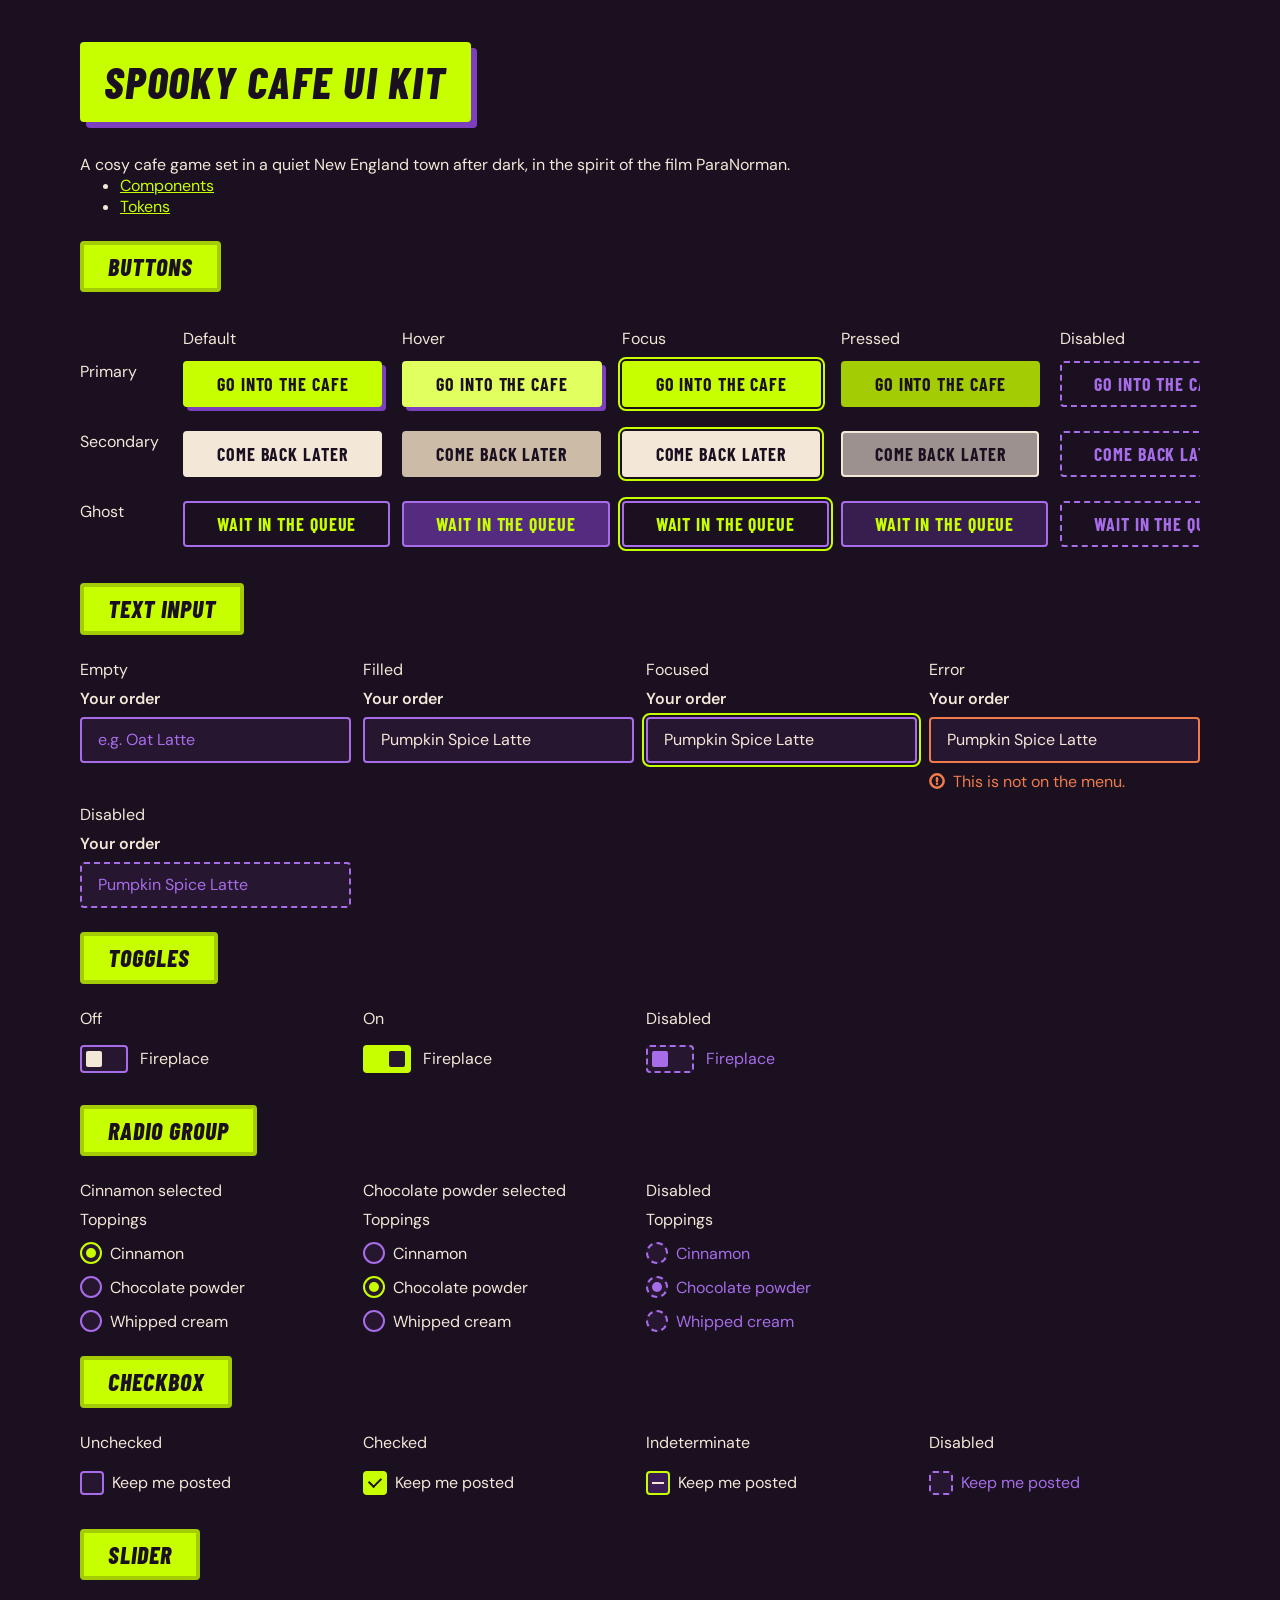
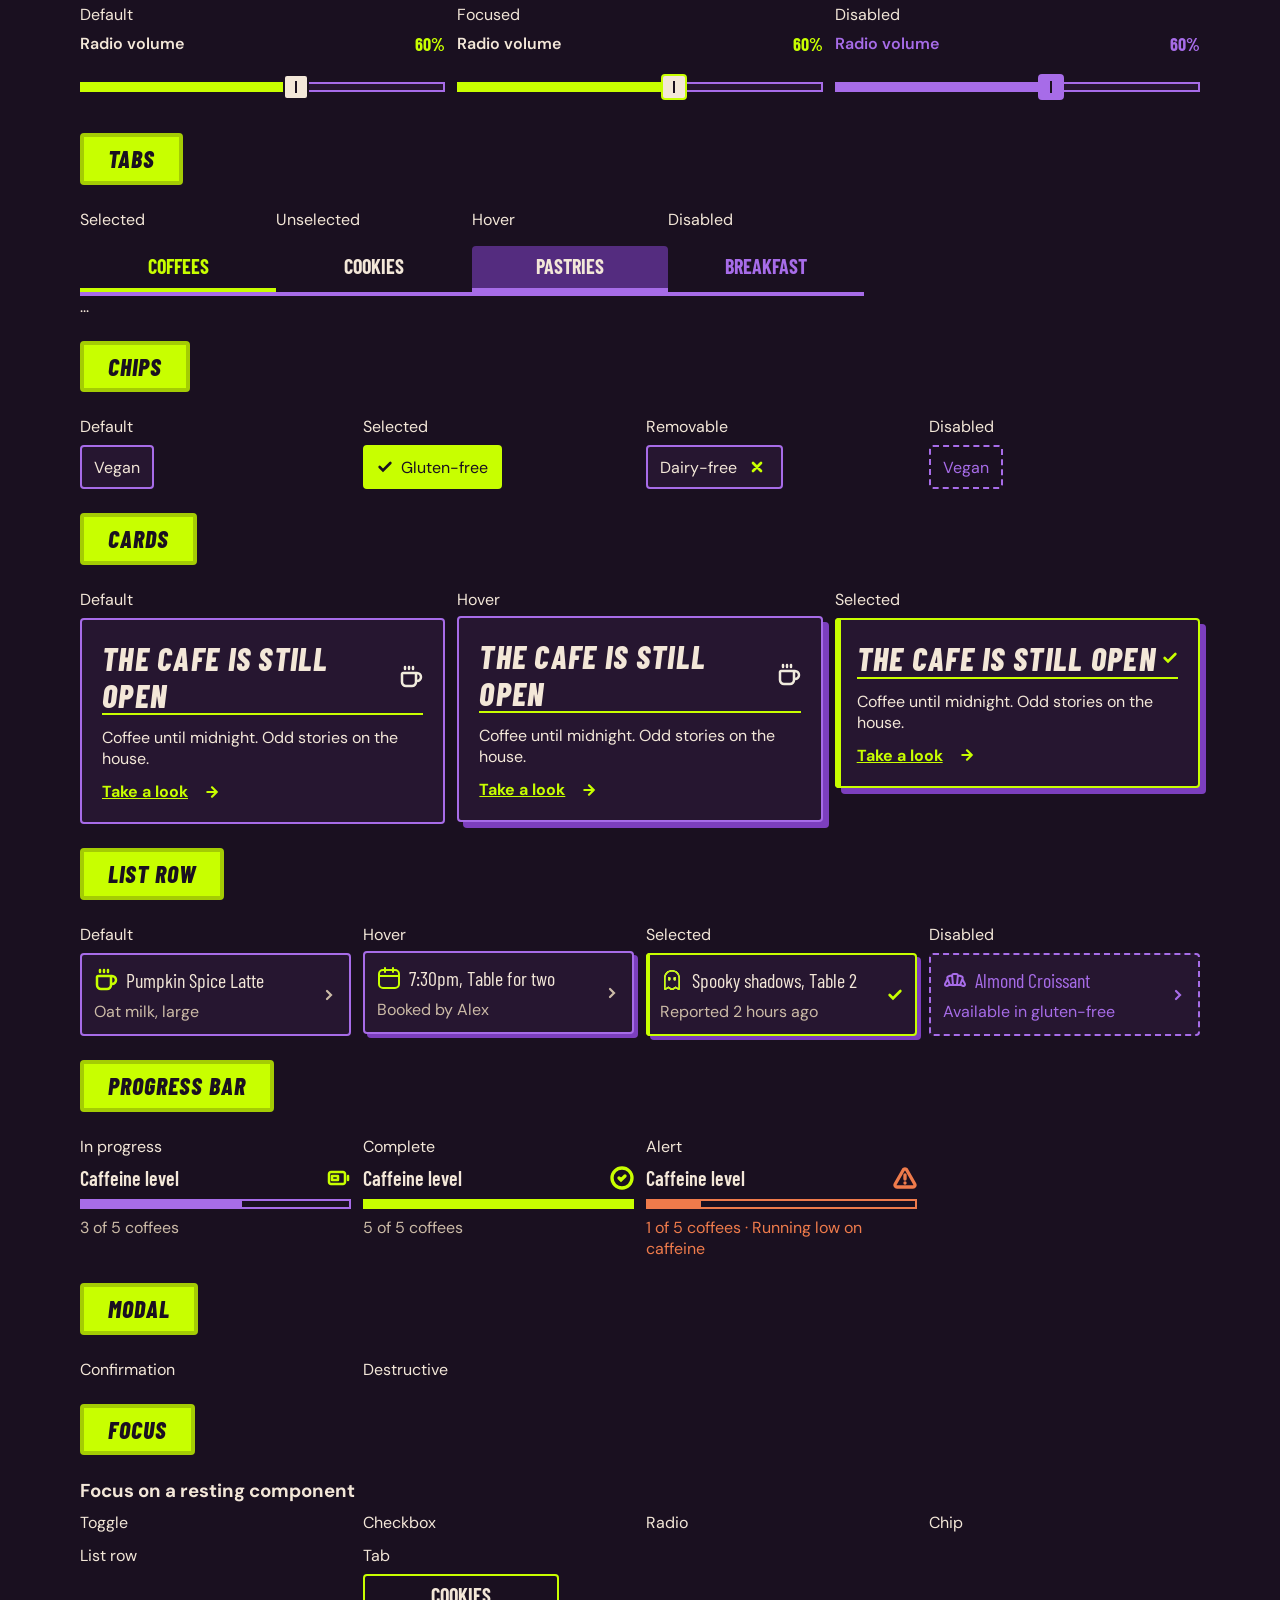
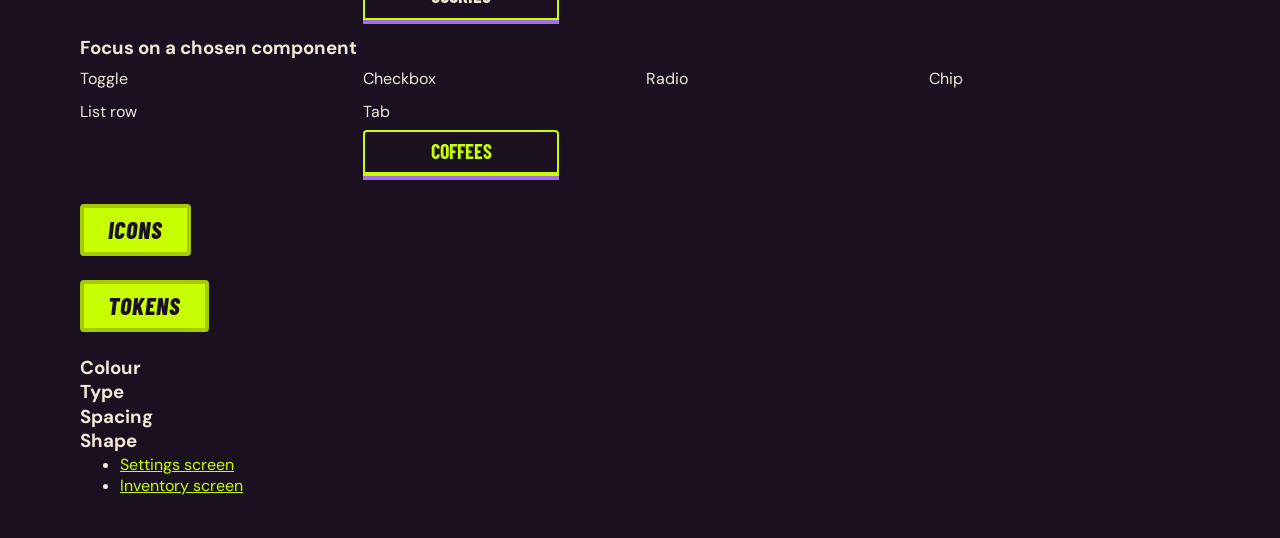
==== index.html @ 5d0aad09 "Progress bar done" ====
<!doctype html>
<html lang="en">
<head>
  <meta charset="utf-8">
  <meta name="viewport" content="width=device-width, initial-scale=1">
  <title>Spooky Cafe UI Kit</title>
  <meta name="description" content="A cosy cafe game set in a quiet New England town after dark, in the spirit of the film ParaNorman.">

  <link rel="preconnect" href="https://fonts.googleapis.com">
  <link rel="preconnect" href="https://fonts.gstatic.com" crossorigin>
  <link rel="stylesheet" href="https://fonts.googleapis.com/css2?family=Barlow+Condensed:ital,wght@0,600;0,700;1,700;1,800&family=DM+Sans:wght@400;600;700&display=swap">

  <link rel="stylesheet" href="css/tokens.css">
  <link rel="stylesheet" href="css/base.css">
  <link rel="stylesheet" href="css/kit.css">
  <link rel="stylesheet" href="css/components/button.css">
  <link rel="stylesheet" href="css/components/input.css">
  <link rel="stylesheet" href="css/components/toggle.css">
  <link rel="stylesheet" href="css/components/radio.css">
  <link rel="stylesheet" href="css/components/checkbox.css">
  <link rel="stylesheet" href="css/components/slider.css">
  <link rel="stylesheet" href="css/components/tabs.css">
  <link rel="stylesheet" href="css/components/chips.css">
  <link rel="stylesheet" href="css/components/card.css">
  <link rel="stylesheet" href="css/components/list-row.css">
  <link rel="stylesheet" href="css/components/progress.css">
  <link rel="stylesheet" href="css/components/modal.css">

  <script src="js/checkbox.js" defer></script>
  <script src="js/slider.js" defer></script>
  <script src="js/tabs.js" defer></script>
  <script src="js/chips.js" defer></script>
  <script src="js/progress.js" defer></script>
  <script src="js/modal.js" defer></script>
</head>
<body>

  <a class="skip-link" href="#main">Skip to content</a>

  <header class="kit-header">
    <h1>Spooky Cafe UI Kit</h1>
    <p>A cosy cafe game set in a quiet New England town after dark, in the spirit of the film ParaNorman.</p>
    <p class="kit-decisions"></p>
    <div class="swatches" aria-hidden="true">
      <span class="swatch" style="background: var(--secondary)"></span>
      <span class="swatch" style="background: var(--accent)"></span>
      <span class="swatch" style="background: var(--primary-deep)"></span>
      <span class="swatch" style="background: var(--alert)"></span>
      <span class="swatch" style="background: var(--ink)"></span>
    </div>
    <nav aria-label="On this page">
      <ul>
        <li><a href="#main">Components</a></li>
        <li><a href="#tokens">Tokens</a></li>
      </ul>
    </nav>
  </header>

  <main id="main">

    <section id="buttons" class="kit-section">
      <h2 class="text-title">Buttons</h2>
      <div class="state-table-wrap" role="region" aria-label="Button states" tabindex="0">
        <table class="state-table">
          <thead>
            <tr>
              <td></td>
              <th scope="col">Default</th>
              <th scope="col">Hover</th>
              <th scope="col">Focus</th>
              <th scope="col">Pressed</th>
              <th scope="col">Disabled</th>
            </tr>
          </thead>
          <tbody>
            <tr>
              <th scope="row">Primary</th>
              <td><button type="button" class="button button-primary">Go into the cafe</button></td>
              <td><button type="button" class="button button-primary is-hover">Go into the cafe</button></td>
              <td><button type="button" class="button button-primary is-focus">Go into the cafe</button></td>
              <td><button type="button" class="button button-primary is-pressed">Go into the cafe</button></td>
              <td><button type="button" class="button button-primary" disabled>Go into the cafe</button></td>
            </tr>
            <tr>
              <th scope="row">Secondary</th>
              <td><button type="button" class="button button-secondary">Come back later</button></td>
              <td><button type="button" class="button button-secondary is-hover">Come back later</button></td>
              <td><button type="button" class="button button-secondary is-focus">Come back later</button></td>
              <td><button type="button" class="button button-secondary is-pressed">Come back later</button></td>
              <td><button type="button" class="button button-secondary" disabled>Come back later</button></td>
            </tr>
            <tr>
              <th scope="row">Ghost</th>
              <td><button type="button" class="button button-ghost">Wait in the queue</button></td>
              <td><button type="button" class="button button-ghost is-hover">Wait in the queue</button></td>
              <td><button type="button" class="button button-ghost is-focus">Wait in the queue</button></td>
              <td><button type="button" class="button button-ghost is-pressed">Wait in the queue</button></td>
              <td><button type="button" class="button button-ghost" disabled>Wait in the queue</button></td>
            </tr>
          </tbody>
        </table>
      </div>
    </section>

    <section id="text-input" class="kit-section">
      <h2 class="text-title">Text input</h2>
      <div class="states">
        <div class="state">
          <p class="state-label">Empty</p>
          <div class="field">
            <label class="field-label" for="input-empty">Your order</label>
            <input class="input" id="input-empty" type="text" placeholder="e.g. Oat Latte">
          </div>
        </div>
        <div class="state">
          <p class="state-label">Filled</p>
          <div class="field">
            <label class="field-label" for="input-filled">Your order</label>
            <input class="input" id="input-filled" type="text" value="Pumpkin Spice Latte">
          </div>
        </div>
        <div class="state">
          <p class="state-label">Focused</p>
          <div class="field">
            <label class="field-label" for="input-focused">Your order</label>
            <input class="input" id="input-focused" type="text" value="Pumpkin Spice Latte">
          </div>
        </div>
        <div class="state">
          <p class="state-label">Error</p>
          <div class="field">
            <label class="field-label" for="input-error">Your order</label>
            <input class="input" id="input-error" type="text" value="Pumpkin Spice Latte" aria-invalid="true" aria-describedby="input-alert-message">
            <p class="alert-message" id="input-alert-message">
                <img src="icons/circle-alert.svg" alt="" width="16" height="16">
              This is not on the menu.</p>
          </div>
        </div>
        <div class="state">
          <p class="state-label">Disabled</p>
          <div class="field">
            <label class="field-label" for="input-disabled">Your order</label>
            <input class="input" id="input-disabled" type="text" value="Pumpkin Spice Latte" disabled>
          </div>
        </div>
      </div>
    </section>

    <section id="toggles" class="kit-section">
      <h2 class="text-title">Toggles</h2>
      <div class="states">
        <div class="state">
          <p class="state-label">Off</p>
          <label class="toggle-field">
            <input class="toggle" type="checkbox" role="switch">
            Fireplace
          </label>
        </div>
        <div class="state">
          <p class="state-label">On</p>
          <label class="toggle-field">
            <input class="toggle" type="checkbox" role="switch" checked>
            Fireplace
          </label>
        </div>
        <div class="state">
          <p class="state-label">Disabled</p>
          <label class="toggle-field">
            <input class="toggle" type="checkbox" role="switch" disabled>
            Fireplace
          </label>
        </div>
      </div>
    </section>

    <section id="radio-group" class="kit-section">
      <h2 class="text-title">Radio group</h2>
      <div class="states">
        <div class="state">
          <p class="state-label">Cinnamon selected</p>
          <fieldset class="radio-group">
            <legend>Toppings</legend>
            <label class="radio-field">
              <input class="radio" type="radio" name="toppings-1" value="cinnamon" checked>
              Cinnamon
            </label>
            <label class="radio-field">
              <input class="radio" type="radio" name="toppings-1" value="chocolate">
              Chocolate powder
            </label>
            <label class="radio-field">
              <input class="radio" type="radio" name="toppings-1" value="cream">
              Whipped cream
            </label>
          </fieldset>
        </div>
        <div class="state">
          <p class="state-label">Chocolate powder selected</p>
          <fieldset class="radio-group">
            <legend>Toppings</legend>
            <label class="radio-field">
              <input class="radio" type="radio" name="toppings-2" value="cinnamon">
              Cinnamon
            </label>
            <label class="radio-field">
              <input class="radio" type="radio" name="toppings-2" value="chocolate" checked>
              Chocolate powder
            </label>
            <label class="radio-field">
              <input class="radio" type="radio" name="toppings-2" value="cream">
              Whipped cream
            </label>
          </fieldset>
        </div>
        <div class="state">
          <p class="state-label">Disabled</p>
          <fieldset class="radio-group" disabled>
            <legend>Toppings</legend>
            <label class="radio-field">
              <input class="radio" type="radio" name="toppings-3" value="cinnamon">
              Cinnamon
            </label>
            <label class="radio-field">
              <input class="radio" type="radio" name="toppings-3" value="chocolate" checked>
              Chocolate powder
            </label>
            <label class="radio-field">
              <input class="radio" type="radio" name="toppings-3" value="cream">
              Whipped cream
            </label>
          </fieldset>
        </div>
      </div>
    </section>

    <section id="checkbox" class="kit-section">
      <h2 class="text-title">Checkbox</h2>
      <div class="states">
        <div class="state">
          <p class="state-label">Unchecked</p>
          <label class="checkbox-field">
            <input class="checkbox" type="checkbox">
            Keep me posted
          </label>
        </div>
        <div class="state">
          <p class="state-label">Checked</p>
          <label class="checkbox-field">
            <input class="checkbox" type="checkbox" checked>
            Keep me posted
          </label>
        </div>
        <div class="state">
          <p class="state-label">Indeterminate</p>
          <label class="checkbox-field">
            <input class="checkbox" id="checkbox-indeterminate" type="checkbox">
            Keep me posted
          </label>
        </div>
        <div class="state">
          <p class="state-label">Disabled</p>
          <label class="checkbox-field">
            <input class="checkbox" type="checkbox" disabled>
            Keep me posted
          </label>
        </div>
      </div>
    </section>

    <section id="slider" class="kit-section">
      <h2 class="text-title">Slider</h2>
      <div class="states">
        <div class="state">
          <p class="state-label">Default</p>
          <div class="field">
            <div class="slider-header">
              <label class="field-label" for="slider-default">Radio volume</label>
              <span class="slider-value" aria-hidden="true">60%</span>
            </div>
            <input class="slider" id="slider-default" type="range" min="0" max="100" value="60" aria-valuetext="60%" style="--value: 60">
          </div>
          </div>
        <div class="state">
          <p class="state-label">Focused</p>
          <div class="field">
            <div class="slider-header">
              <label class="field-label" for="slider-focused">Radio volume</label>
              <span class="slider-value" aria-hidden="true">60%</span>
            </div>
            <input class="slider" id="slider-focused" type="range" min="0" max="100" value="60" aria-valuetext="60%" style="--value: 60">
          </div>
        </div>
        <div class="state">
          <p class="state-label">Disabled</p>
            <div class="field">
              <div class="slider-header">
                <label class="field-label" for="slider-disabled">Radio volume</label>
                <span class="slider-value" aria-hidden="true">60%</span>
              </div>
              <input class="slider" id="slider-disabled" type="range" min="0" max="100" value="60" aria-valuetext="60%" style="--value: 60" disabled>
            </div>
          </div>
        </div>
    </section>

    <section id="tabs" class="kit-section">
      <h2 class="text-title">Tabs</h2>
      <!-- One tablist holds all four states, so the labels sit in their own row above it.
           The wrapper scrolls both rows together on narrow screens -->
      <div class="tab-states-wrap" role="region" aria-label="Tab states" tabindex="0">
        <div class="tab-captions" aria-hidden="true">
          <span>Selected</span>
          <span>Unselected</span>
          <span>Hover</span>
          <span>Disabled</span>
        </div>
        <div class="tabs" role="tablist" aria-label="Menu">
          <button class="tab" type="button" role="tab" aria-selected="true" aria-controls="panel-coffees" id="tab-coffees">Coffees</button>
          <button class="tab" type="button" role="tab" aria-selected="false" tabindex="-1" aria-controls="panel-cookies" id="tab-cookies">Cookies</button>
          <button class="tab is-hover" type="button" role="tab" aria-selected="false" tabindex="-1" aria-controls="panel-pastries" id="tab-pastries">Pastries</button>
          <button class="tab" type="button" role="tab" aria-selected="false" tabindex="-1" aria-controls="panel-breakfast" id="tab-breakfast" disabled>Breakfast</button>
        </div>
      </div>

      <div class="tab-panel" role="tabpanel" id="panel-coffees" aria-labelledby="tab-coffees" tabindex="0">...</div>
      <div class="tab-panel" role="tabpanel" id="panel-cookies" aria-labelledby="tab-cookies" tabindex="0" hidden>...</div>
      <div class="tab-panel" role="tabpanel" id="panel-pastries" aria-labelledby="tab-pastries" tabindex="0" hidden>...</div>
      <div class="tab-panel" role="tabpanel" id="panel-breakfast" aria-labelledby="tab-breakfast" tabindex="0" hidden>...</div>
    </section>

    <section id="chips" class="kit-section">
      <h2 class="text-title">Chips</h2>
      <div class="states">
        <div class="state">
          <p class="state-label">Default</p>
          <button class="chip" type="button" aria-pressed="false">
            <img  class="chip-check" src="icons/check.svg" alt="" width="16" height="16">
            Vegan</button>
        </div>
        <div class="state">
          <p class="state-label">Selected</p>
          <button class="chip" type="button" aria-pressed="true">
            <img class="chip-check" src="icons/check.svg" alt="" width="16" height="16">
            Gluten-free</button>
        </div>
        <div class="state">
          <p class="state-label">Removable</p>
          <span class="chip">
            Dairy-free
            <button class="chip-remove" type="button" aria-label="Remove Dairy-free">
              <img src="icons/x.svg" alt="" width="16" height="16">
            </button>
          </span>
        </div>
        <div class="state">
          <p class="state-label">Disabled</p>
          <button class="chip" type="button" aria-pressed="false" disabled>Vegan</button>
        </div>
      </div>
    </section>

    <section id="cards" class="kit-section">
      <h2 class="text-title">Cards</h2>
      <div class="states">
        <div class="state">
          <p class="state-label">Default</p>
          <div class="card">
            <div class="card-header">
              <h3 class="card-title text-title">The cafe is still open</h3>
              <img class="card-icon" src="icons/coffee.svg" alt="" width="24" height="24">
              <img class="card-check" src="icons/check-lime.svg" alt="" width="16" height="16">
            </div>
            <p class="card-text">Coffee until midnight. Odd stories on the house.</p>
            <a class="card-cta" href="#cards">
              Take a look<span class="visually-hidden">: the cafe is still open</span>
              <img src="icons/arrow-right.svg" alt="" width="16" height="16">
            </a>
          </div>
        </div>
        <div class="state">
          <p class="state-label">Hover</p>
          <div class="card is-hover">
            <div class="card-header">
              <h3 class="card-title text-title">The cafe is still open</h3>
              <img class="card-icon" src="icons/coffee.svg" alt="" width="24" height="24">
              <img class="card-check" src="icons/check-lime.svg" alt="" width="16" height="16">
            </div>
            <p class="card-text">Coffee until midnight. Odd stories on the house.</p>
            <a class="card-cta" href="#cards">
              Take a look<span class="visually-hidden">: the cafe is still open</span>
              <img src="icons/arrow-right.svg" alt="" width="16" height="16">
            </a>
          </div>
        </div>
        <div class="state">
          <p class="state-label">Selected</p>
          <div class="card is-selected">
            <div class="card-header">
              <h3 class="card-title text-title">The cafe is still open</h3>
              <img class="card-icon" src="icons/coffee.svg" alt="" width="24" height="24">
              <img class="card-check" src="icons/check-lime.svg" alt="" width="16" height="16">
            </div>
            <p class="card-text">Coffee until midnight. Odd stories on the house.</p>
            <a class="card-cta" href="#cards">
              Take a look<span class="visually-hidden">: the cafe is still open</span>
              <img src="icons/arrow-right.svg" alt="" width="16" height="16">
            </a>
          </div>
        </div>
      </div>
    </section>

    <section id="list-row" class="kit-section">
      <h2 class="text-title">List row</h2>
      <div class="states">
        <div class="state">
          <p class="state-label">Default</p>
          <button class="list-row" type="button" aria-pressed="false">
            <span class="list-row-content">
              <span class="list-row-header">
                <img class="list-row-icon" src="icons/coffee-lime.svg" alt="" width="24" height="24">
                <span class="list-row-title">Pumpkin Spice Latte</span>
              </span>
              <span class="list-row-text">Oat milk, large</span>
            </span>
            <img class="list-row-check" src="icons/check-lime.svg" alt="" width="16" height="16">
            <img class="list-row-chevron" src="icons/chevron-right.svg" alt="" width="16" height="16">
          </button>
        </div>
        <div class="state">
          <p class="state-label">Hover</p>
          <button class="list-row is-hover" type="button" aria-pressed="false">
            <span class="list-row-content">
              <span class="list-row-header">
                <img class="list-row-icon" src="icons/calendar.svg" alt="" width="24" height="24">
                <span class="list-row-title">7:30pm, Table for two</span>
              </span>
              <span class="list-row-text">Booked by Alex</span>
            </span>
            <img class="list-row-check" src="icons/check-lime.svg" alt="" width="16" height="16">
            <img class="list-row-chevron" src="icons/chevron-right.svg" alt="" width="16" height="16">
          </button>
        </div>
        <div class="state">
          <p class="state-label">Selected</p>
          <button class="list-row" type="button" aria-pressed="true">
            <span class="list-row-content">
              <span class="list-row-header">
                <img class="list-row-icon" src="icons/ghost.svg" alt="" width="24" height="24">
                <span class="list-row-title">Spooky shadows, Table 2</span>
              </span>
              <span class="list-row-text">Reported 2 hours ago</span>
            </span>
            <img class="list-row-check" src="icons/check-lime.svg" alt="" width="16" height="16">
            <img class="list-row-chevron" src="icons/chevron-right.svg" alt="" width="16" height="16">
          </button>
        </div>
        <div class="state">
          <p class="state-label">Disabled</p>
          <button class="list-row" type="button" aria-pressed="false" disabled>
            <span class="list-row-content">
              <span class="list-row-header">
                <img class="list-row-icon" src="icons/pastry.svg" alt="" width="24" height="24">
                <span class="list-row-title">Almond Croissant</span>
              </span>
              <span class="list-row-text">Available in gluten-free</span>
            </span>
            <img class="list-row-check" src="icons/check-lime.svg" alt="" width="16" height="16">
            <img class="list-row-chevron" src="icons/chevron-right-purple.svg" alt="" width="16" height="16">
          </button>
        </div>
      </div>
    </section>

    <section id="progress-bar" class="kit-section">
      <h2 class="text-title">Progress bar</h2>
      <div class="states">
        <div class="state">
          <p class="state-label">In progress</p>
          <div class="field">
            <div class="progress-bar-header">
              <label class="field-label" for="progress-bar-in-progress">Caffeine level</label>
              <img class="progress-bar-icon" src="icons/battery.svg" alt="" width="24" height="24">
            </div>
            <progress class="progress-bar" id="progress-bar-in-progress" value="3" max="5" aria-valuetext="3 of 5 coffees">3 of 5 coffees</progress>
            <span class="progress-bar-value" aria-hidden="true">3 of 5 coffees</span>
          </div>
        </div>
        <div class="state">
          <p class="state-label">Complete</p>
          <div class="field">
            <div class="progress-bar-header">
              <label class="field-label" for="progress-bar-complete">Caffeine level</label>
              <img class="progress-bar-icon" src="icons/circle-check.svg" alt="" width="24" height="24">
            </div>
            <progress class="progress-bar is-complete" id="progress-bar-complete" value="5" max="5" aria-valuetext="5 of 5 coffees">5 of 5 coffees</progress>
            <span class="progress-bar-value" aria-hidden="true">5 of 5 coffees</span>
          </div>        
        </div>
        <div class="state">
          <p class="state-label">Alert</p>
          <div class="field">
            <div class="progress-bar-header">
              <label class="field-label" for="progress-bar-alert">Caffeine level</label>
              <img class="progress-bar-icon" src="icons/triangle-alert.svg" alt="" width="24" height="24">
            </div>
            <progress class="progress-bar is-alert" id="progress-bar-alert" value="1" max="5" aria-valuetext="1 of 5 coffees. Running low on caffeine">1 of 5 coffees</progress>
            <span class="progress-bar-value" aria-hidden="true">1 of 5 coffees · Running low on caffeine</span>
          </div>
        </div>
      </div>
    </section>

    <section id="modal" class="kit-section">
      <h2 class="text-title">Modal</h2>
      <div class="states">
        <div class="state"><p class="state-label">Confirmation</p></div>
        <div class="state"><p class="state-label">Destructive</p></div>
      </div>
    </section>

    <section id="focus" class="kit-section">
      <h2 class="text-title">Focus</h2>
      <div class="variant">
        <h3>Focus on a resting component</h3>
        <div class="states">
          <div class="state"><p class="state-label">Toggle</p></div>
          <div class="state"><p class="state-label">Checkbox</p></div>
          <div class="state"><p class="state-label">Radio</p></div>
          <div class="state"><p class="state-label">Chip</p></div>
          <div class="state"><p class="state-label">List row</p></div>
          <div class="state">
            <p class="state-label">Tab</p>
            <!-- A tab has to sit inside a tablist, so each example gets its own -->
            <div class="tabs" role="tablist" aria-label="Menu">
              <button class="tab is-focus" type="button" role="tab" aria-selected="false">Cookies</button>
            </div>
          </div>
        </div>
      </div>
      <div class="variant">
        <h3>Focus on a chosen component</h3>
        <div class="states">
          <div class="state"><p class="state-label">Toggle</p></div>
          <div class="state"><p class="state-label">Checkbox</p></div>
          <div class="state"><p class="state-label">Radio</p></div>
          <div class="state"><p class="state-label">Chip</p></div>
          <div class="state"><p class="state-label">List row</p></div>
          <div class="state">
            <p class="state-label">Tab</p>
            <div class="tabs" role="tablist" aria-label="Menu">
              <button class="tab is-focus" type="button" role="tab" aria-selected="true">Coffees</button>
            </div>
          </div>
        </div>
      </div>
    </section>

    <section id="icons" class="kit-section">
      <h2 class="text-title">Icons</h2>
      <ul class="icon-list"></ul>
    </section>

    <section id="tokens" class="kit-section">
      <h2 class="text-title">Tokens</h2>
      <h3>Colour</h3>
      <h3>Type</h3>
      <h3>Spacing</h3>
      <h3>Shape</h3>
    </section>

  </main>

  <footer class="kit-footer">
    <nav aria-label="Game screens">
      <ul>
        <li><a href="screens/settings.html">Settings screen</a></li>
        <li><a href="screens/inventory.html">Inventory screen</a></li>
      </ul>
    </nav>
  </footer>
</body>
</html>
---- css/tokens.css ----
/* Tokens for the Spooky Cafe UI kit.
   Aubergine and lime, in the spirit of a small New England town after dark.
   Names match the Figma variables. Every pairing below was measured against WCAG AA:
   4.5 to 1 for text, 3 to 1 for control edges and focus rings.
   The ratio sits next to each pairing. Follow the "use only on" notes, they keep the kit accessible. */

:root {
  /* Neutrals */
  --ink: #1a1020;                   /* Figma: Background, text. Page background. Text on lime. Secondary on it 15.13 */
  --surface: #261630;               /* Figma: text-bg. Cards, inputs, rows, modals. Secondary 13.90, lime 14.32 */
  --surface-chosen: #3a1d55;        /* NEW. Fill for chosen and hovered items. Use Secondary or Accent for text on it. Secondary 11.59, lime 11.94, alert 5.11 */
  --secondary: #f3e7d8;             /* Light colour. Main text on dark, secondary button fill. 15.13 on ink */
  --secondary-hover: #ccbba7;       /* Secondary button hover. Ink text on it 9.86 */
  --secondary-pressed: #9c918f;     /* NEW. Secondary button pressed, about 60% of secondary hover as a solid colour. Ink text 6.0 */

  /* Primary: aubergine purple */
  --primary: #a76ce8;               /* Edges, disabled states, placeholder text. 5.23 on ink, 4.80 on surface, 4.00 on surface chosen */
  --primary-deep: #7c3fbe;          /* The hard shadow colour. Secondary text 5.20, lime 5.36. NEVER an edge on dark (2.91 on ink) */
  --border: var(--primary);         /* Figma: Border, aliased to Primary */

  /* Accent: lime */
  --accent: #c8ff00;                /* Active, chosen, focus. 15.59 on ink, 14.32 on surface. Never as text or edge on a light surface */
  --accent-hover: #e2ff60;          /* Primary button hover. Ink text 16.4 */
  --accent-pressed: #a4cc04;        /* NEW. Primary button pressed. Ink text 9.85 */
  --on-accent: var(--ink);          /* Text on a lime fill is always ink */
  --focus-ring: var(--accent);

  /* Text */
  --text: var(--secondary);         /* 15.13 on ink, 13.90 on surface, 11.59 on surface chosen */
  --text-muted: var(--secondary-hover);  /* Alias. Secondary lines, captions, card body. 9.0 on surface, 9.9 on ink, 7.6 on surface chosen */

  /* Alert: burnt sienna */
  --alert: #ef7b4b;                 /* Error text and edges 6.68 on ink, 6.13 on surface. Fill for destructive buttons, ink text 6.68 */
  --alert-on-fill: var(--ink);

  /* Ghost button fills. Lime text on them */
  --ghost-hover: #542c7f;           /* lime text 8.7. Hover is the brighter step */
  --ghost-pressed: #371e4f;         /* lime text 12.2. Pressed is the darker step */

  /* Type */
  --font-heading: "Barlow Condensed", "Arial Narrow", sans-serif;
  --font-body: "DM Sans", system-ui, sans-serif;
  --text-button: 1.125rem;          /* 18px bold uppercase, tracking 0.05em. Buttons and the slider value. Tab labels are 20px */
  --text-title: 2rem;             /* 32px extrabold italic uppercase. Card and modal*/
  --text-subtitle: 1rem;            /* 16px semibold DM Sans. Subtitles in list row and progress bar */
  --text-body: 1rem;                /* 16px regular. Body text */
  --leading-body: 1.3125;           /* Figma Auto for DM Sans 16, measured as 21 px per line. Body and subtitle */
  --leading-heading: 1.45;          /* 145%. Barlow Condensed in titles and buttons */
  --leading-title: 1.15;            /*115%. Cards and modal titles*/
  --weight-body: 400;
  --weight-strong: 600;
  --weight-heading: 700;
  --weight-title: 800;
  --tracking-heading: 0.04em;       /* headings, uppercase */
  --tracking-button: 0.05em;        /* buttons and tabs, uppercase */

  /* Spacing */
  --space-8: 8px;
  --space-12: 12px;
  --space-16: 16px;
  --space-24: 24px;
  --space-32: 32px;                 /* button side padding */

  /* Shape */
  --radius: 4px;
  --border-width: 2px;
  --shadow-sm: 4px 4px 0 var(--primary-deep);   /* primary button, hovered list row. Decorative, no blur */
  --shadow-lg: 6px 6px 0 var(--primary-deep);   /* card. Hover lifts 2 px, add 2 px to the vertical offset */
  --bar-sm: 4px;                           /* selected list row, left edge thickness */
  --bar-lg: 6px;                           /* selected card, left edge thickness */
  --focus-width: 2px;
  --focus-offset: 2px;
  --control-height: 46px;           /* buttons, fixed height in every variant. 2 px border always present */
  --touch-target: 44px;             /* minimum hit area for any control */

  /* Scrim behind a modal */
  --scrim: rgb(26 16 32 / 0.7);

  /* Motion */
  --motion-fast: 120ms;
  --ease: cubic-bezier(0.2, 0.8, 0.2, 1);

  /* Icons */
  --icon-size: 24px;
  --icon-stroke: 2px;

  /* Tabs*/
--tab-width: 196px;
}

/* Layout grid */
:root {
  --grid-columns: 12;
  --grid-gutter: var(--space-24);
  --grid-column-width: 80px;        /* desktop 1440, content width 1224, centred */
  --margin-tablet: var(--space-32); /* 768, 8 columns */
  --margin-phone: var(--space-16);  /* 390, single column */
}
---- css/base.css ----
:root {
  color-scheme: dark;
}

*,
*::before,
*::after {
  box-sizing: border-box;
}

h1, h2, h3, h4, p, ul, ol, figure {
  margin: 0;
}

img,
svg {
  display: block;
  max-width: 100%;
}

/* Form controls do not inherit the page font on their own */
button,
input,
textarea,
select {
  font: inherit;
  color: inherit;
}

body {
  background: var(--ink);
  color: var(--text);
  font-family: var(--font-body);
  font-size: var(--text-body);
  line-height: var(--leading-body);
  margin: 0;
}

/* h3 is left out on purpose. In Figma the h3 labels, like Primary, are DM Sans */
h1,
h2 {
  font-family: var(--font-heading);
  font-weight: var(--weight-heading);
  letter-spacing: var(--tracking-heading);
  text-transform: uppercase;
}

a {
  color: var(--accent);
}

/* Text styles, one per Figma text style */
.text-body {
  font-family: var(--font-body);
  font-size: var(--text-body);
  font-weight: var(--weight-body);
  line-height: var(--leading-body);
}

.text-subtitle {
  font-family: var(--font-body);
  font-size: var(--text-subtitle);
  font-weight: var(--weight-strong);
  line-height: var(--leading-body);
}

.text-title {
  font-family: var(--font-heading);
  font-size: var(--text-title);
  font-weight: var(--weight-title);
  font-style: italic;
  line-height: var(--leading-title);
  letter-spacing: var(--tracking-heading);
  text-transform: uppercase;
}

:focus-visible {
  outline: var(--focus-width) solid var(--focus-ring);
  outline-offset: var(--focus-offset);
  box-shadow: none !important;
  transform: none !important;
}

/* Inline SVG only. The icon files need stroke="currentColor" so they take the text colour */
.icon {
  width: var(--icon-size);
  height: var(--icon-size);
  flex-shrink: 0;
  stroke-width: var(--icon-stroke);
}

/* Hidden on screen, still read by screen readers */
.visually-hidden,
.skip-link:not(:focus) {
  position: absolute;
  width: 1px;
  height: 1px;
  margin: -1px;
  padding: 0;
  overflow: hidden;
  clip-path: inset(50%);
  white-space: nowrap;
  border: 0;
}

.skip-link {
  position: absolute;
  top: var(--space-8);
  left: var(--space-8);
  z-index: 1;
  padding: var(--space-8) var(--space-16);
  background: var(--accent);
  color: var(--on-accent);
  border-radius: var(--radius);
}

@media (prefers-reduced-motion: reduce) {
  * { transition: none !important; animation: none !important; transform: none !important; }
}
---- css/kit.css ----
/* Layout for the kit page only. The game screens do not load this file */

body {
  margin: 42px 80px;
}

h1 {
   font-family: var(--font-heading);
  font-size: 44px;
  font-weight: var(--weight-title);
  font-style: italic;
  line-height: var(--leading-heading);
  letter-spacing: var(--tracking-heading);
  text-transform: uppercase;
  width: fit-content;
  padding: var(--space-8) var(--space-24);
  background: var(--accent);
  color: var(--on-accent);
  border-radius: var(--radius);
  box-shadow: var(--shadow-lg);
  margin: var(--space-32) 0;
}

/* Section headings: a lime tag that hugs the text */
.kit-section > h2 {
  width: fit-content;
  padding: var(--space-8) var(--space-24);
  background: var(--accent);
  color: var(--on-accent);
  border: 4px solid var(--accent-pressed);
  border-radius: var(--radius);
  margin: var(--space-24) 0;
  font-size: 1.5rem;
}

/* Space between the primary, secondary and ghost rows */
.variant + .variant {
  margin-top: var(--space-12);
}

.variant > h3 {
  margin-bottom: var(--space-8);
}

/* Every cell gets the same width, so the states line up in columns across rows.
   14rem fits the widest button. Narrow screens get fewer columns */
.states {
  display: grid;
  grid-template-columns: repeat(auto-fill, minmax(min(14rem, 100%), 1fr));
  gap: var(--space-12);
}

.state {
  display: flex;
  flex-direction: column;
  align-items: flex-start;
  gap: var(--space-8);
}

/* States table: variants down the left, states along the top.
   When it is wider than the screen, it scrolls inside the wrapper instead of the whole page */
.state-table-wrap {
  overflow-x: auto;
}

.state-table {
  border-collapse: collapse;
}

/* nowrap keeps a long label on one line inside the fixed button height */
.state-table th,
.state-table td {
  padding: var(--space-12) var(--space-12) var(--space-12) 0;
  font-weight: var(--weight-body);
  text-align: left;
  vertical-align: top;
  white-space: nowrap;
}

/* State names sit close to the first row */
.state-table thead th {
  padding-bottom: 0;
}

/* Room between the variant names and the first column */
.state-table tbody th {
  padding-right: var(--space-24);
}

/* slider states*/
#slider .states {
  grid-template-columns: repeat(auto-fit, minmax(min(14rem, 100%), 1fr));
}

/* card states*/
#cards .states {
  grid-template-columns: repeat(auto-fill, minmax(min(360px, 100%), 1fr));
}

/*list row states*/
#list-row .states {
  grid-template-columns: repeat(auto-fill, minmax(min(270px, 100%), 1fr));
}

/* tabs*/
/* Captions and tabs scroll together on narrow screens, like the states table */
.tab-states-wrap {
  overflow-x: auto;
}

/* Full width, so the wrapper scrolls instead of the tablist */
.tab-states-wrap .tabs {
  width: max-content;
}

.tab-captions {
  display: flex;
  margin-bottom: var(--space-16);
}

/* flex-shrink keeps each caption as wide as its tab */
.tab-captions span {
  width: var(--tab-width);
  flex-shrink: 0;
}
---- css/components/button.css ----
/* Shared by every variant: size, shape and motion. */
.button {
  font-family: var(--font-heading);
  font-size: var(--text-button);
  font-weight: var(--weight-heading);
  line-height: var(--leading-heading);
  letter-spacing: var(--tracking-button);
  text-transform: uppercase;
  display: inline-flex;
  align-items: center;
  justify-content: center;
  gap: var(--space-8);
  height: var(--control-height);
  padding: 0 var(--space-32);
  border: var(--border-width) solid transparent;
  border-radius: var(--radius);
  cursor: pointer;
  transition: background-color var(--motion-fast) var(--ease), border-color var(--motion-fast) var(--ease);
}

/* Kit page only: shows the focus ring without real focus. Matches :focus-visible in base.css */
.button.is-focus {
  outline: var(--focus-width) solid var(--focus-ring);
  outline-offset: var(--focus-offset);
  box-shadow: none;
}

/* Primary. The border matches the fill, so it only shows in high contrast mode */
.button-primary {
  background: var(--accent);
  border-color: var(--accent);
  color: var(--on-accent);
  box-shadow: var(--shadow-sm);
}

.button-primary:hover,
.button-primary.is-hover {
  background: var(--accent-hover);
  border-color: var(--accent-hover);
}

/* After hover, so pressed wins while the pointer is still on the button */
.button-primary:active,
.button-primary.is-pressed {
  background: var(--accent-pressed);
  border-color: var(--accent-pressed);
}

/* Pressed button looses the shadow */
.button-primary.is-pressed {
  box-shadow: none;
}

/* Secondary button*/
.button-secondary {
  background: var(--secondary);
  border-color: var(--secondary);
  color: var(--on-accent);
}

.button-secondary:hover,
.button-secondary.is-hover {
  background: var(--secondary-hover);
  border-color: var(--secondary-hover);
}

.button-secondary:active,
.button-secondary.is-pressed {
  background: var(--secondary-pressed);
  border-color: var(--secondary);
}

/* Ghost button*/
.button-ghost {
  background: var(--ink);
  border-color: var(--border);
  color: var(--accent);
}

.button-ghost:hover,
.button-ghost.is-hover {
  background: var(--ghost-hover);
  border-color: var(--border);
}

.button-ghost:active,
.button-ghost.is-pressed {
  background: var(--ghost-pressed);
  border-color: var(--border);
}

/* Last, so it beats hover. Disabled buttons still match :hover */
.button-primary:disabled,
.button-secondary:disabled,
.button-ghost:disabled {
  background: transparent;
  border-color: var(--primary);
  border-style: dashed;
  color: var(--primary);
  box-shadow: none;
  cursor: not-allowed;
}
---- css/components/input.css ----
/* Label above, input below. Fills its container, so the page or screen decides the width */
.field {
  display: flex;
  flex-direction: column;
  gap: var(--space-8);
  width: 100%;
}

.field-label {
  font-weight: var(--weight-strong);
}

/* The default look is the empty state, same height as the buttons*/
.input {
  width: 100%;
  height: var(--control-height);
  padding: 0 var(--space-16);
  background: var(--surface);
  border: var(--border-width) solid var(--border);
  border-radius: var(--radius);
  color: var(--text);
  transition: border-color var(--motion-fast) var(--ease);
  caret-color: var(--accent);
}

/* Placeholder text */
.input::placeholder {
  color: var(--primary);
  opacity: 1;
}

/* Focused state */
#input-focused {
  outline: var(--focus-width) solid var(--focus-ring);
  outline-offset: var(--focus-offset);
}

/* Error state*/
#input-error {
  border-color: var(--alert);
}

.alert-message {
  color: var(--alert);
  display: flex;
  align-items: center;
  justify-content: flex-start;
  gap: var(--space-8);
}

/* Disabled */
#input-disabled {
  border-style: dashed;
  color: var(--primary);
  cursor: not-allowed;
}
---- css/components/toggle.css ----
/* Label and switch in a row */
.toggle-field {
  display: inline-flex;
  align-items: center;
  gap: var(--space-12);
  min-height: var(--touch-target);
  cursor: pointer;
}

/* Toggle style*/
.toggle {
  appearance: none;
  position: relative;
  flex-shrink: 0;
  width: 48px;
  height: 28px;
  margin: 0;
  background: var(--surface);
  border: var(--border-width) solid var(--border);
  border-radius: var(--radius);
  cursor: pointer;
  transition: background-color var(--motion-fast) var(--ease), border-color var(--motion-fast) var(--ease);
}

/* Checked - On*/
.toggle:checked {
  background: var(--accent);
  border-color: var(--accent);
}

/* Disabled*/
.toggle:disabled {
  border-style: dashed;
  cursor: not-allowed;
}

/* Thumb style*/
.toggle::before {
  content: "";
  position: absolute;
  top: 4px;
  left: 4px;
  width: 16px;
  height: 16px;
  background: var(--secondary);
  border-radius: 2px;
  transition: left var(--motion-fast) var(--ease);
}

.toggle:checked::before {
  background: var(--surface);
  left: 24px;
}

.toggle:disabled::before {
background: var(--primary);
}

/* Disabled text*/
.toggle-field:has(.toggle:disabled) {
  color: var(--primary);
  cursor: not-allowed;
}

/* High contrast mode replaces fills with the system background, which would hide the thumb */
@media (forced-colors: active) {
  .toggle::before,
  .toggle:checked::before {
    forced-color-adjust: none;
    background: CanvasText;
  }

  .toggle:disabled::before {
    background: GrayText;
  }
}
---- css/components/radio.css ----
/* Reset fieldset and radio buttons*/
.radio {
    appearance: none;
}

.radio-group {
    margin: 0;
    padding: 0;
    border: 0;
    min-width: 0;
}

.radio-group legend {
    padding: 0;
}

/* Fieldset and radio styling*/
.radio-group {
    display: flex;
    flex-direction: column;
    gap: var(--space-12);
}

.radio-group legend {
    margin-bottom: var(--space-12);
}
.radio {
    position: relative;
    flex-shrink: 0;
    height: 22px;
    width: 22px;
    margin: 0;
    background: var(--surface);
    border-radius: 11px;
    border: var(--border-width) solid var(--border);
    cursor: pointer;
}

.radio-field {
    display: flex;
    align-items: center;
    gap: var(--space-8);
}

/* Checked*/
.radio:checked:before {
    content: "";
    position: absolute;
    top: 4px;
    left: 4px;
    width: 10px;
    height: 10px;
    background: var(--accent);
    border-radius: 5px;
}

.radio:checked {
    border-color: var(--accent);
}

/* Disabled*/
.radio:disabled {
    border-color: var(--primary);
    border-style: dashed;
    cursor: not-allowed;
}

.radio:disabled:checked::before {
    background: var(--primary);
}

.radio-field:has(.radio:disabled) {
    color: var(--primary);
    cursor: not-allowed;
}

/* High contrast mode*/
@media (forced-colors: active) {
    .radio:checked:before {
        forced-color-adjust: none;
        background: CanvasText;
    }

    .radio:disabled:checked::before {
        background: GrayText;
    }
}
---- css/components/checkbox.css ----
/* Reset and style checkbox */
.checkbox {
    appearance: none;
    margin: 0;
    flex-shrink: 0;
    cursor: pointer;
    height: 24px;
    width: 24px;
    border: var(--border-width) solid var(--border);
    border-radius: var(--radius);
    background: var(--surface);
    position: relative;
}

.checkbox-field {
    display: inline-flex;
    min-height: var(--touch-target);
    cursor: pointer;
    align-items: center;
    gap: var(--space-8);
}

/* Checked state */
.checkbox:checked {
    border-color: var(--accent);
    background: var(--accent);
}

/* Tick*/
.checkbox:checked::before {
    content: "";
    position: absolute;
    top: 2px;
    left: 6px;
    width: 8px;
    height: 12px;
    border: solid var(--on-accent);
    border-width: 0 var(--border-width) var(--border-width) 0;
    transform: rotate(45deg);
}

/* Indeterminate */
.checkbox:indeterminate {
    border-color: var(--accent);
    background: var(--surface-chosen);
}

.checkbox:indeterminate::before {
    content: "";
    position: absolute;
    top: 9px;
    left: 4px;
    width: 12px;
    height: var(--border-width);
    border: 0;
    background: var(--secondary);
    transform: none;
}

/* Disabled */
.checkbox:disabled {
    border-color: var(--primary);
    border-style: dashed;
    cursor: not-allowed;
}

.checkbox:disabled:checked,
.checkbox:disabled:indeterminate {
    background: var(--surface);
}

.checkbox:disabled:checked::before {
    border-color: var(--primary);
}

.checkbox:disabled:indeterminate::before {
    background: var(--primary);
}

.checkbox-field:has(.checkbox:disabled) {
    color: var(--primary);
    cursor: not-allowed;
}

/* High contrast mode*/
@media (forced-colors: active) {
    .checkbox:checked::before {
        forced-color-adjust: none;
        border-color: CanvasText;
    }

    .checkbox:indeterminate::before {
        forced-color-adjust: none;
        background: CanvasText;
    }

    .checkbox:disabled:checked::before {
        border-color: GrayText;
    }

    .checkbox:disabled:indeterminate::before {
        background: GrayText;
    }
}
---- css/components/slider.css ----
/* Reset default slider and thumb*/
.slider {
    appearance: none;
    width: 100%;
    height: var(--touch-target);
    margin: 0;
    background: transparent;
    cursor: pointer;
}

.slider::-webkit-slider-thumb {
    appearance: none;
}

/* Slider values*/
.slider {
    --track-height: 10px;
    --thumb-width: 26px;
    --thumb-height: 26px;
    --fill: var(--accent);
    --thumb: var(--secondary);
    --thumb-edge: var(--ink);
}

/* Runnable track styling*/
.slider::-webkit-slider-runnable-track {
    box-sizing: border-box;
    height: var(--track-height);
    background:
        linear-gradient(to right, var(--fill) calc(var(--value) * 1%), transparent 0) border-box,
        linear-gradient(var(--surface), var(--surface)) padding-box,
        var(--border);
    border: var(--border-width) solid transparent;
}

/* Same, but for Mozilla*/
.slider::-moz-range-track {
    box-sizing: border-box;
    height: var(--track-height);
    background:
        linear-gradient(to right, var(--fill) calc(var(--value) * 1%), transparent 0) border-box,
        linear-gradient(var(--surface), var(--surface)) padding-box,
        var(--border);
    border: var(--border-width) solid transparent;
}

/* Thumb styling*/
.slider::-webkit-slider-thumb {
    box-sizing: border-box;
    width: var(--thumb-width);
    height: var(--thumb-height);
    margin-top: calc((var(--track-height) - 2 * var(--border-width) - var(--thumb-height)) / 2);
    background: linear-gradient(var(--ink), var(--ink)) center / 2px 12px no-repeat var(--thumb);
    border: var(--border-width) solid var(--thumb-edge);
    border-radius: var(--radius);
}

.slider::-moz-range-thumb {
    box-sizing: border-box;
    width: var(--thumb-width);
    height: var(--thumb-height);
    background: linear-gradient(var(--ink), var(--ink)) center / 2px 12px no-repeat var(--thumb);
    border: var(--border-width) solid var(--thumb-edge);
    border-radius: var(--radius);
}

/* Focus state*/
#slider-focused,
.slider:focus-visible {
    outline: var(--focus-width) solid transparent;
    --thumb-edge: var(--focus-ring);
}

/* Disabled*/
.slider:disabled {
    --fill: var(--primary);
    --thumb: var(--primary);
    --thumb-edge: var(--primary);
    cursor: not-allowed;
}

.field:has(.slider:disabled),
.field:has(.slider:disabled) .slider-value {
    color: var(--primary);
}

/* Slider header*/
.slider-header {
    display: flex;
    justify-content: space-between;
    gap: var(--space-8);
}

.slider-value {
    font-family: var(--font-heading);
    font-size: var(--text-button);
    font-weight: var(--weight-heading);
    color: var(--accent);
}

/* High contrast mode */
@media (forced-colors: active) {
    .slider {
        --surface: Canvas;
        --border: CanvasText;
        --ink: CanvasText;
        --fill: Highlight;
        --thumb: Canvas;
        --thumb-edge: CanvasText;
        --focus-ring: Highlight;
    }

    .slider:disabled {
        --border: GrayText;
        --ink: GrayText;
        --fill: GrayText;
        --thumb: Canvas;
        --thumb-edge: GrayText;
    }

    .slider::-webkit-slider-runnable-track,
    .slider::-webkit-slider-thumb {
        forced-color-adjust: none;
    }

    .slider::-moz-range-track,
    .slider::-moz-range-thumb {
        forced-color-adjust: none;
    }
}
---- css/components/tabs.css ----
.tabs {
    display: flex;
    border-bottom: var(--bar-sm) solid var(--border);
    overflow-x: auto;
}

/* Reset and style buttons*/
.tab {
    width: var(--tab-width);
    appearance: none;
    border: none;
    background: none;
    height: var(--control-height);
    cursor: pointer;
    text-transform: uppercase;
    font-weight: var(--weight-heading);
    font-family: var(--font-heading);
    font-size: 20px;
    border-radius: var(--radius) var(--radius) 0 0;
    border-bottom: var(--bar-sm) solid transparent;
    transition: background-color var(--motion-fast) var(--ease), border-color var(--motion-fast) var(--ease), color var(--motion-fast) var(--ease);
    flex-shrink: 0;
}

/* hover state*/
.tab:hover,
.tab.is-hover {
    background: var(--ghost-hover);
    border-bottom-color: var(--primary);
}

/* selected state*/
.tab[aria-selected="true"] {
    color: var(--accent);
    border-bottom-color: var(--accent);
}

/* disabled state*/
.tab:disabled {
    color: var(--primary);
    cursor: not-allowed;
    background: none;
    border-bottom-color: transparent;
}

/* focus ring -> inside the tab*/
.tab:focus-visible,
.tab.is-focus {
    outline: var(--focus-width) solid var(--focus-ring);
    outline-offset: calc(-1 * var(--focus-width));
}
---- css/components/chips.css ----
/* reset and style chips*/
.chip {
    appearance: none;
    height: var(--touch-target);
    padding: 0 var(--space-12);
    border: var(--border-width) solid var(--border);
    border-radius: var(--radius);
    display: inline-flex;
    align-items: center;
    background: var(--surface);
    gap: var(--space-8);
}

.chip[aria-pressed] {
    cursor: pointer;
}

/* selected state*/
.chip[aria-pressed="true"] {
    color: var(--on-accent);
    border-color: var(--accent);
    background: var(--accent);
}

/* disabled*/
.chip:disabled {
    color: var(--primary);
    cursor: not-allowed;
    background: none;
    border-color: var(--primary);
    border-style: dashed;
}

/* x remove button*/
.chip-remove {
    appearance: none;
    border: none;
    background: none;
    height: 24px;
    width: 24px;
    cursor: pointer;
    padding: 0;
    display: flex;
    align-items: center;
    justify-content: center;
}

/* chip check */
.chip[aria-pressed="false"] .chip-check {
    display: none;
}
---- css/components/card.css ----
.card {
  position: relative;
  width: 100%;
  border: var(--border-width) solid var(--border);
  padding: 20px;
  border-radius: var(--radius);
  background: var(--surface);
}

/* card header*/
.card-header {
  display: flex;
  border-bottom: var(--border-width) solid var(--accent);
  align-items: center;
  justify-content: space-between;
  margin-bottom: var(--space-12);
}

/*card cta*/
.card-cta {
  margin-top: var(--space-12);
  display: flex;
  align-items: center;
  gap: var(--space-8);
  font-weight: bold;
}

/* Selected: the left edge grows to 6 px. Drawn over the border, so the content does not move */
.card.is-selected {
    border-color: var(--accent);
    box-shadow: var(--shadow-lg);
}

.card.is-selected::before {
  content: "";
  position: absolute;
  top: calc(var(--border-width) * -1);
  bottom: calc(var(--border-width) * -1);
  left: calc(var(--border-width) * -1);
  width: var(--bar-lg);
  background: var(--accent);
  border-radius: var(--radius) 0 0 var(--radius);
}

/* Selected swaps the coffee icon for a lime check */
.card-check {
  display: none;
}

.card.is-selected .card-icon {
  display: none;
}

.card.is-selected .card-check {
  display: block;
}

/* link covers whole card, can click anywhere*/
.card-cta::after {
  content: "";
  position: absolute;
  inset: 0;
}

/* hover state*/
.card:hover,
.card.is-hover {
    box-shadow: var(--shadow-lg);
    transform: translateY(-2px);
}

/* Keyboard focus on the link rings the whole card */
.card:has(.card-cta:focus-visible) {
  outline: var(--focus-width) solid var(--focus-ring);
  outline-offset: var(--focus-offset);
}

.card-cta:focus-visible {
  outline: none;
}
---- css/components/list-row.css ----
.list-row {
  position: relative;
  display: flex;
  align-items: center;
  width: 100%;
  border: var(--border-width) solid var(--border);
  padding: var(--space-12);
  border-radius: var(--radius);
  background: var(--surface);
  text-align: left;
}

.list-row-content {
  flex: 1;
  display: flex;
  flex-direction: column;
  align-items: flex-start;
}

.list-row-header {
  display: flex;
  align-items: center;
  gap: var(--space-8);
  margin-bottom: var(--space-8);
}

.list-row-title {
  font-family: var(--font-heading);
  font-size: 20px;
}

.list-row-text {
  color: var(--secondary-hover);
}

.list-row:disabled .list-row-text {
  color: var(--primary);
}

/* hover state*/
.list-row:hover,
.list-row.is-hover {
    box-shadow: var(--shadow-sm);
    transform: translateY(-2px);
}

/* Selected: the left edge grows to 4 px. Drawn over the border, so the content does not move */
.list-row[aria-pressed="true"] {
    border-color: var(--accent);
    box-shadow: var(--shadow-sm);
}

/* Selected swaps the chevron icon for check */
.list-row-check {
  display: none;
}

.list-row[aria-pressed="true"] .list-row-chevron {
  display: none;
}

.list-row[aria-pressed="true"] .list-row-check {
  display: block;
}


/* Selected: the left edge grows to 4 px. Drawn over the border, so the content does not move */
.list-row[aria-pressed="true"]::before {
  content: "";
  position: absolute;
  top: calc(var(--border-width) * -1);
  bottom: calc(var(--border-width) * -1);
  left: calc(var(--border-width) * -1);
  width: var(--bar-sm);
  background: var(--accent);
  border-radius: var(--radius) 0 0 var(--radius);
}

/* Disabled state, last, so it beats hover */
.list-row:disabled {
  border-color: var(--primary);
  border-style: dashed;
  color: var(--primary);
  box-shadow: none;
  cursor: not-allowed;
  transform: none;
}
---- css/components/progress.css ----
/* Reset default progress bar*/
.progress-bar {
    appearance: none;
    width: 100%;
    height: 10px;
    border: var(--border-width) solid var(--border);
    background: transparent;
}

/* Chrome track*/
.progress-bar::-webkit-progress-bar {
    background: transparent;
}

/* fill */
.progress-bar::-webkit-progress-value {
    background: var(--primary);
}

.progress-bar::-moz-progress-bar {
    background: var(--primary);
}

/* Header and text styling*/
.progress-bar-header {
    display: flex;
    align-items: center;
    justify-content: space-between;
    font-family: var(--font-heading);
    font-size: 20px;
}

.progress-bar-value {
    color: var(--secondary-hover);
}

/* complete state*/
.progress-bar.is-complete {
    border-color: var(--accent);
}

.progress-bar.is-complete::-webkit-progress-value {
    background: var(--accent);
}

.progress-bar.is-complete::-moz-progress-bar {
    background: var(--accent);
}

/* alert state*/
.field:has(.progress-bar.is-alert) .progress-bar-value {
    color: var(--alert);
}

.progress-bar.is-alert {
    border-color: var(--alert);
}

.progress-bar.is-alert::-webkit-progress-value {
    background: var(--alert);
}

.progress-bar.is-alert::-moz-progress-bar {
    background: var(--alert);
}
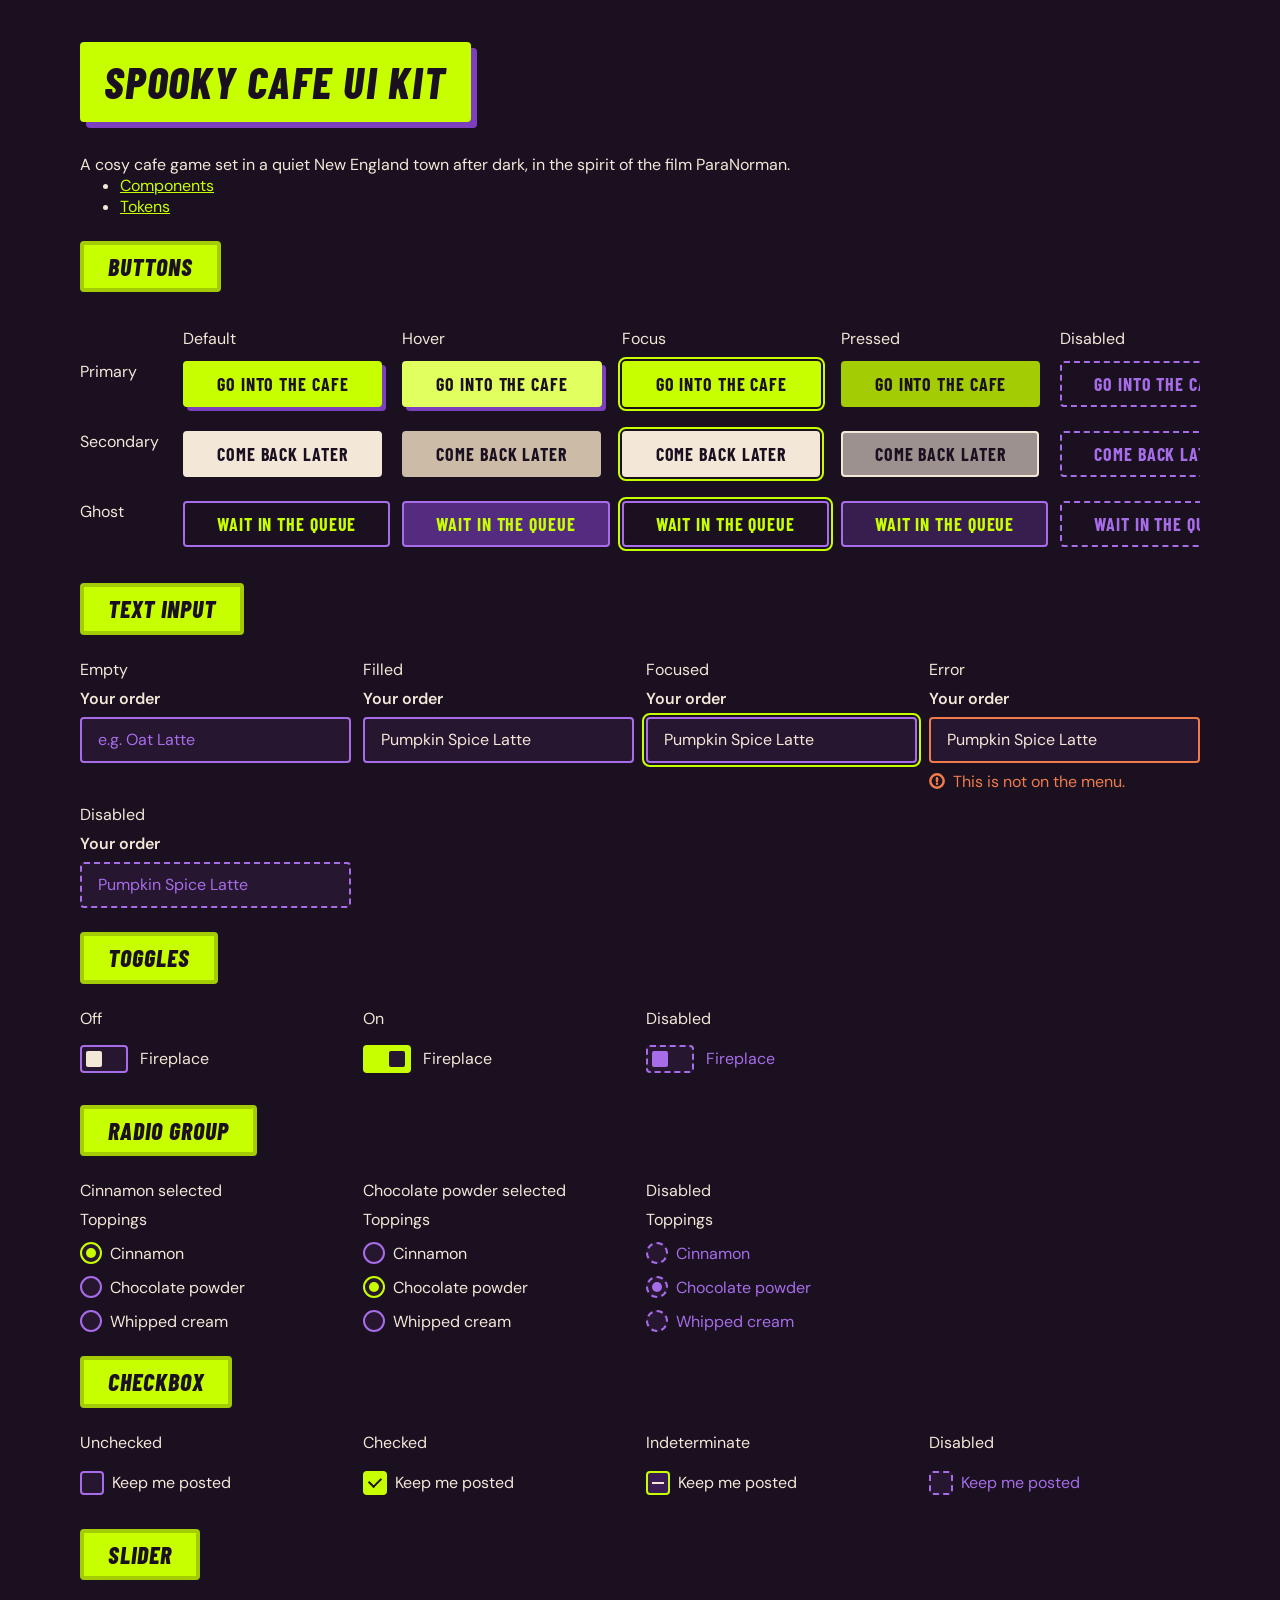
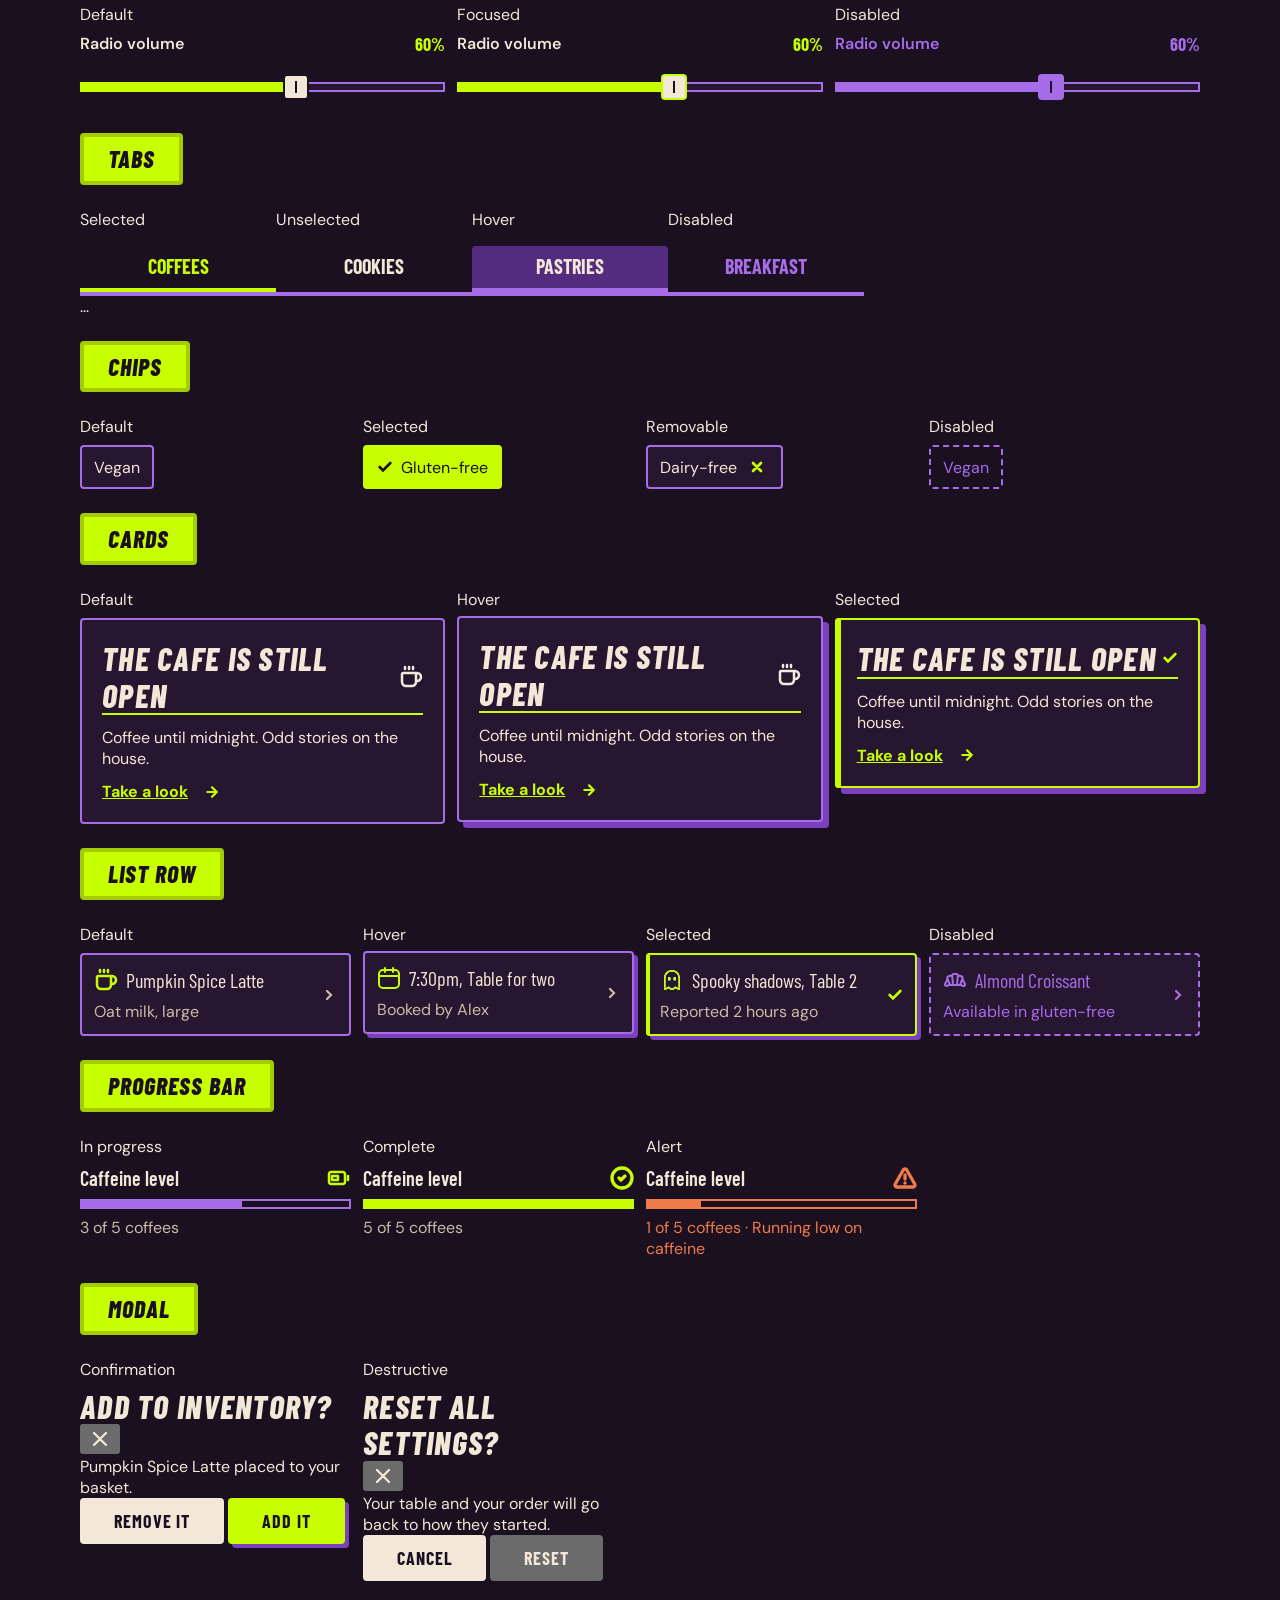
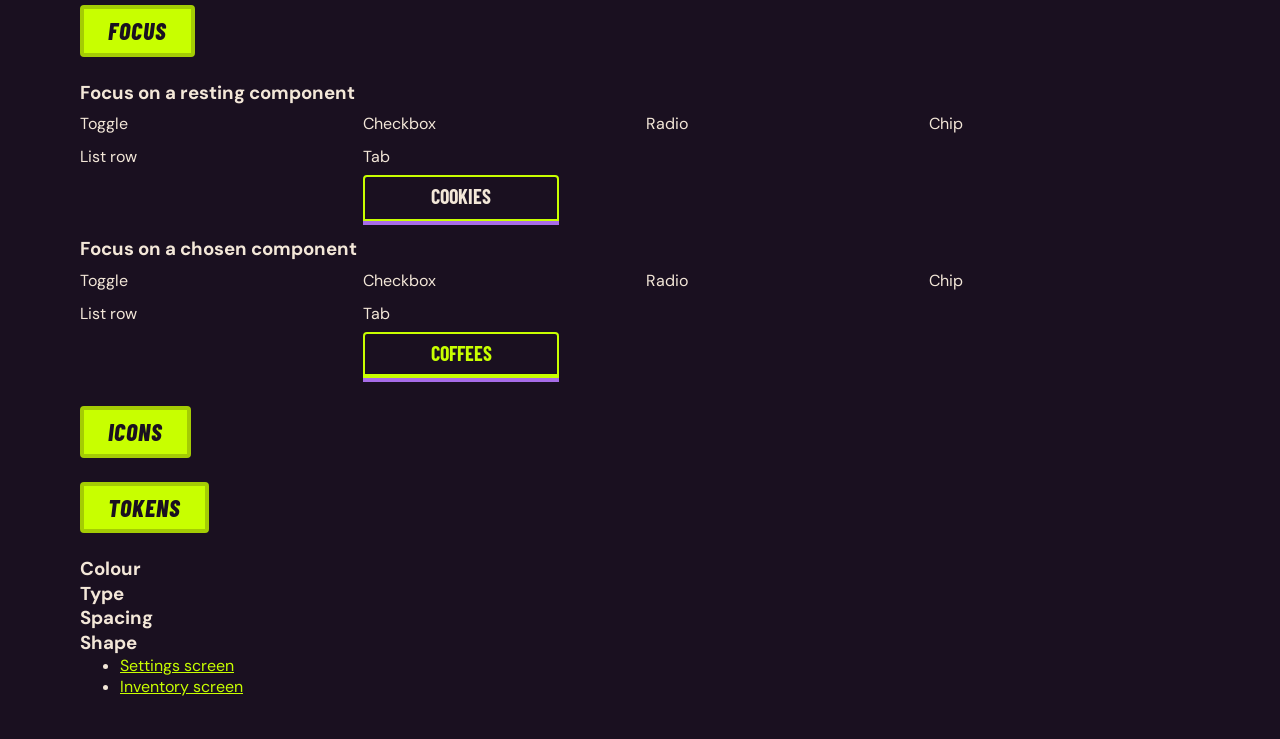
==== commit cf1bb9cd: "Add modal html" ====
--- a/index.html
+++ b/index.html
@@ -514,8 +514,38 @@
     <section id="modal" class="kit-section">
       <h2 class="text-title">Modal</h2>
       <div class="states">
-        <div class="state"><p class="state-label">Confirmation</p></div>
-        <div class="state"><p class="state-label">Destructive</p></div>
+        <div class="state">
+          <p class="state-label">Confirmation</p>
+          <div class="modal">
+            <div class="modal-header">
+              <h3 class="modal-title text-title">Add to inventory?</h3>
+              <button type="button" class="modal-close" aria-label="close">
+                <img src="icons/x-cream.svg" alt="" width="24" height="24">
+              </button>
+            </div>
+            <p class="modal-text">Pumpkin Spice Latte placed to your basket.</p>
+            <div class="modal-buttons">
+              <button type="button" class="button button-secondary">Remove it</button>
+              <button type="button" class="button button-primary">Add it</button>
+            </div>
+          </div>
+        </div>
+        <div class="state">
+          <p class="state-label">Destructive</p>
+          <div class="modal">
+            <div class="modal-header">
+              <h3 class="modal-title text-title">Reset all settings?</h3>
+              <button type="button" class="modal-close" aria-label="Close">
+                <img src="icons/x-cream.svg" alt="" width="24" height="24">
+              </button>
+            </div>
+            <p class="modal-text">Your table and your order will go back to how they started.</p>
+            <div class="modal-buttons">
+              <button type="button" class="button button-secondary">Cancel</button>
+              <button type="button" class="button button-alert">Reset</button>
+            </div>
+          </div>
+        </div>
       </div>
     </section>
 
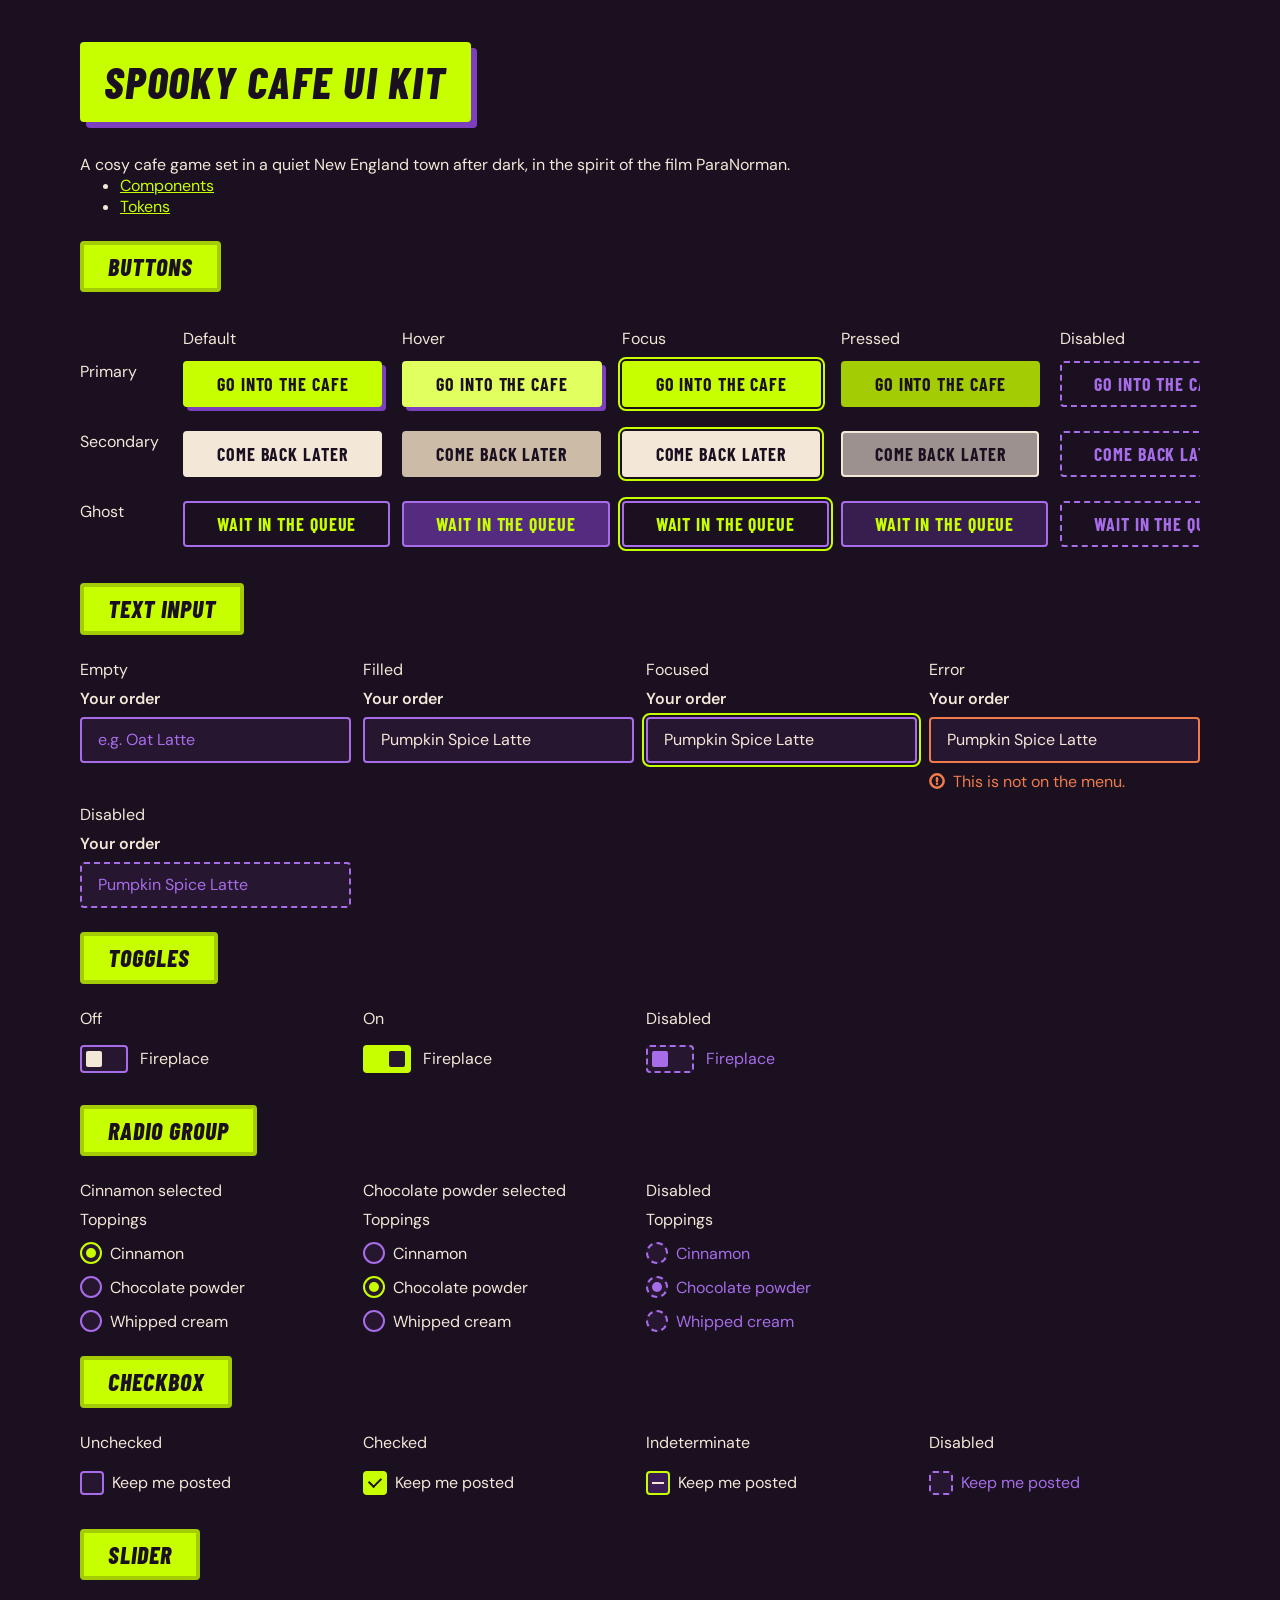
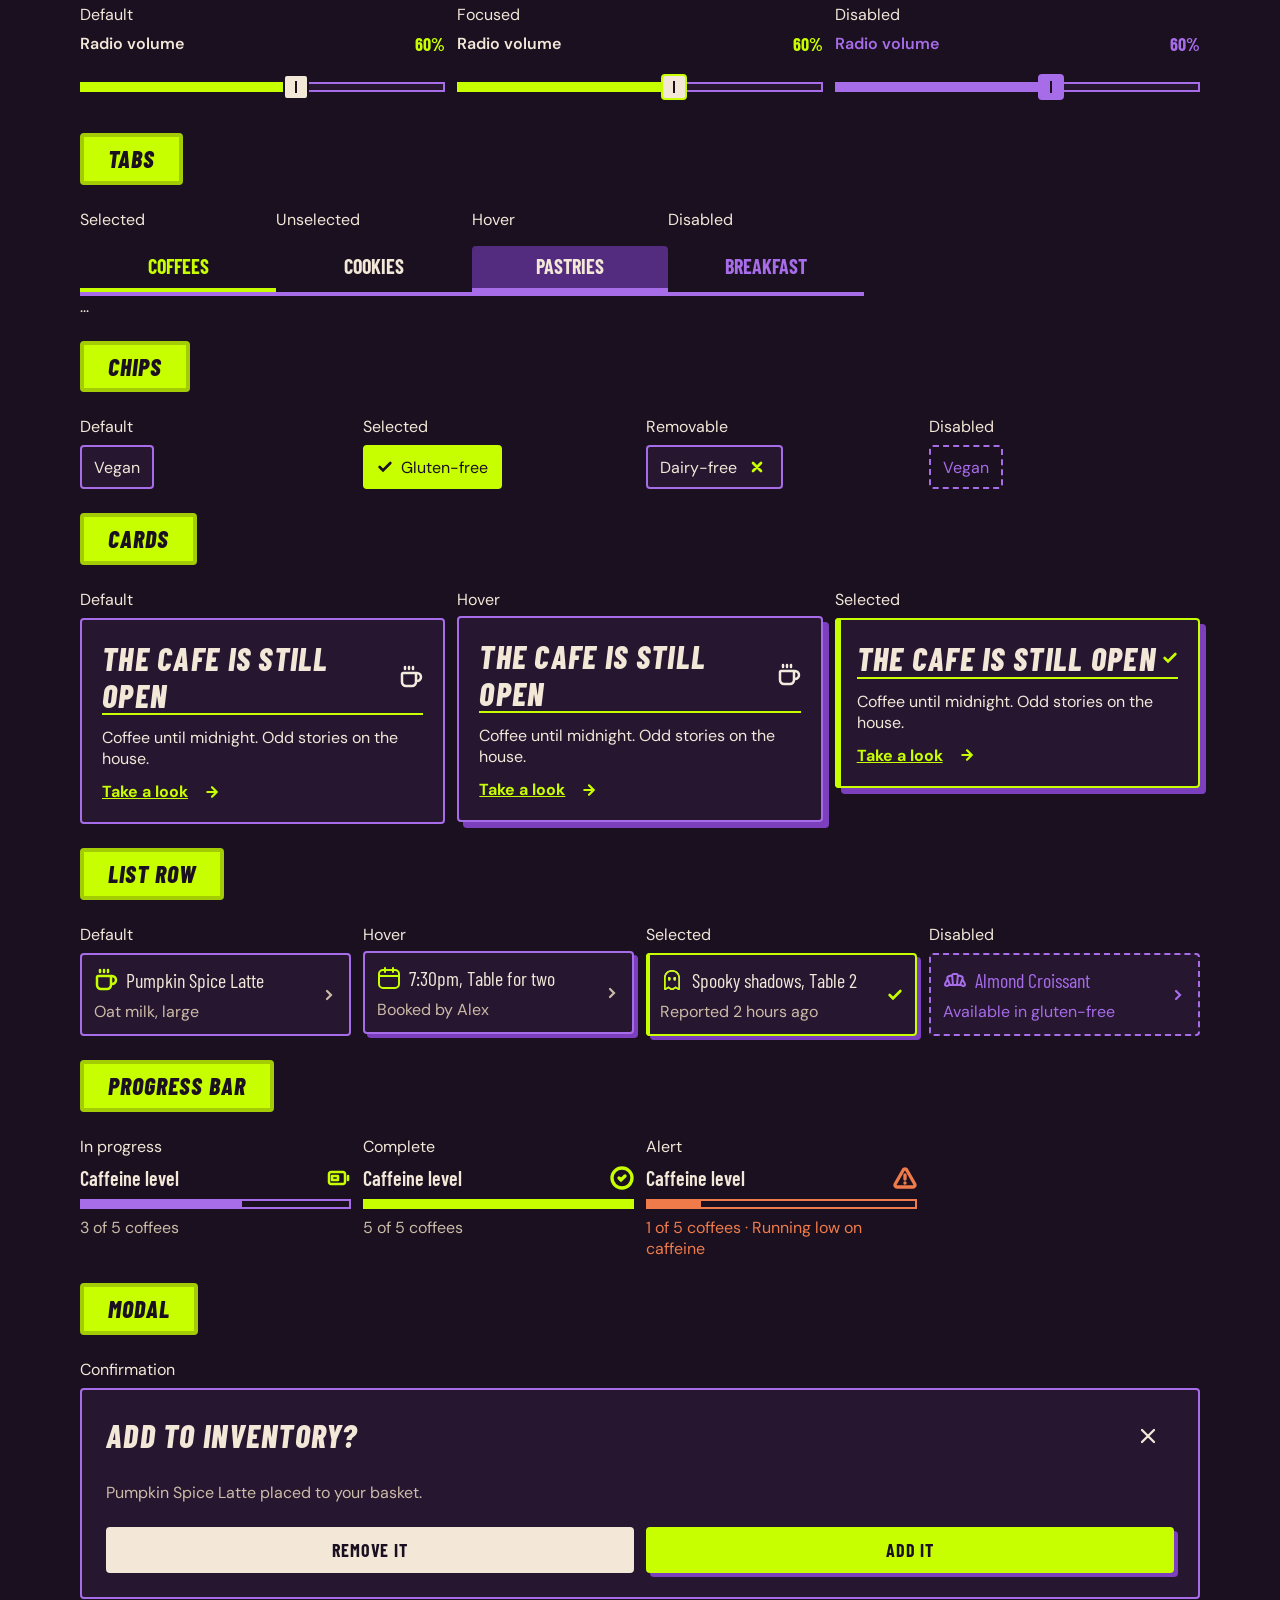
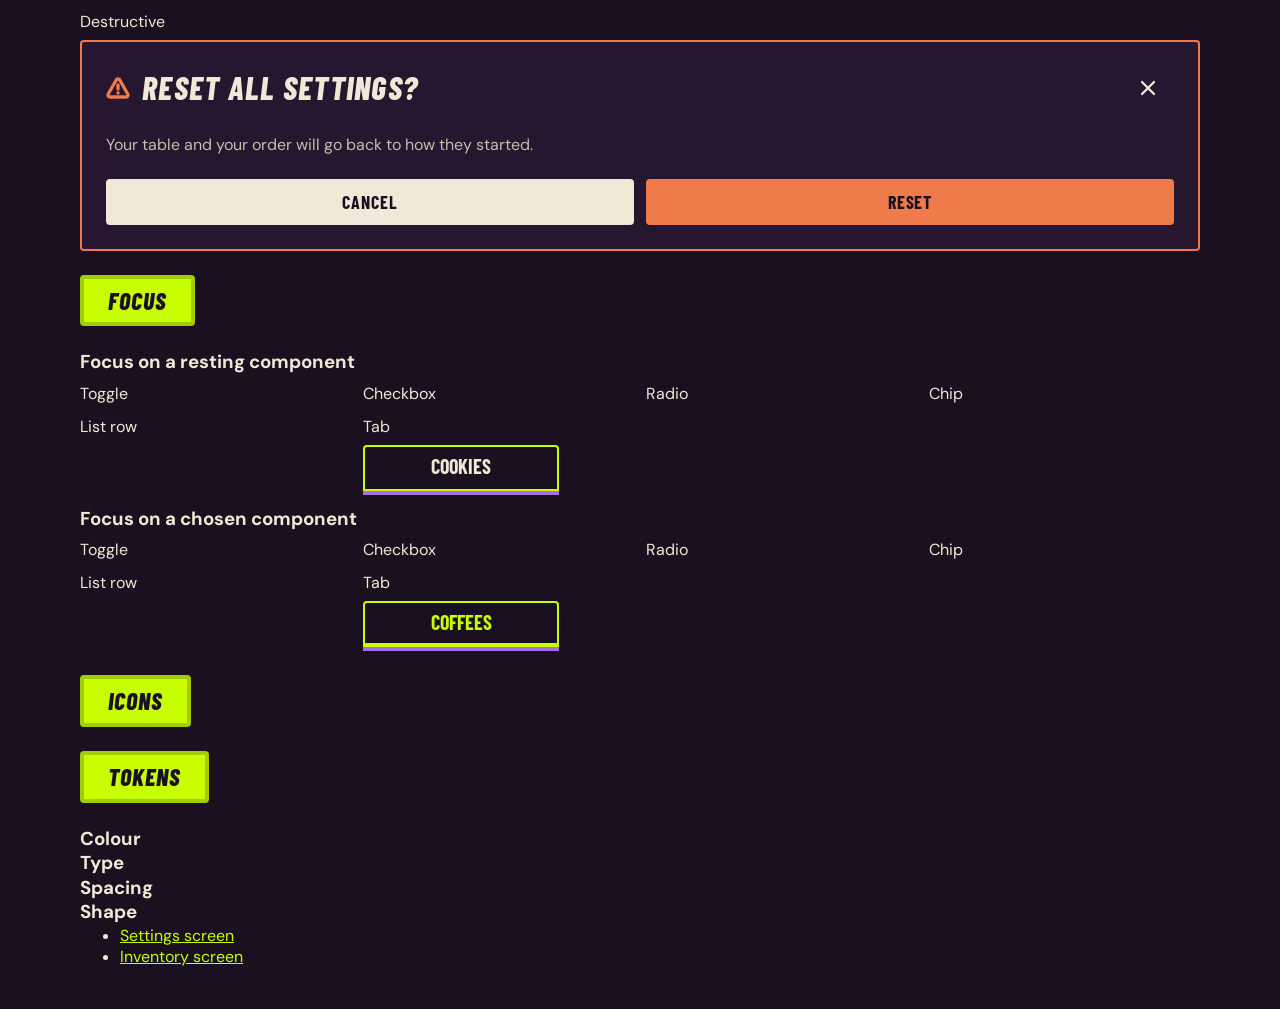
==== commit 6c8bdeb5: "Add modal styling" ====
--- a/index.html
+++ b/index.html
@@ -519,7 +519,7 @@
           <div class="modal">
             <div class="modal-header">
               <h3 class="modal-title text-title">Add to inventory?</h3>
-              <button type="button" class="modal-close" aria-label="close">
+              <button type="button" class="modal-close" aria-label="Close">
                 <img src="icons/x-cream.svg" alt="" width="24" height="24">
               </button>
             </div>
@@ -532,9 +532,12 @@
         </div>
         <div class="state">
           <p class="state-label">Destructive</p>
-          <div class="modal">
+          <div class="modal destructive">
             <div class="modal-header">
-              <h3 class="modal-title text-title">Reset all settings?</h3>
+              <div class="modal-header-w-icon">
+                <img class="modal-icon" src="icons/triangle-alert.svg" alt="" width="24" height="24">
+                <h3 class="modal-title text-title">Reset all settings?</h3>
+              </div>
               <button type="button" class="modal-close" aria-label="Close">
                 <img src="icons/x-cream.svg" alt="" width="24" height="24">
               </button>
--- a/css/tokens.css
+++ b/css/tokens.css
@@ -31,6 +31,8 @@
 
   /* Alert: burnt sienna */
   --alert: #ef7b4b;                 /* Error text and edges 6.68 on ink, 6.13 on surface. Fill for destructive buttons, ink text 6.68 */
+  --alert-hover: #f4956d;
+  --alert-pressed: #a35232;
   --alert-on-fill: var(--ink);
 
   /* Ghost button fills. Lime text on them */
--- a/css/kit.css
+++ b/css/kit.css
@@ -102,6 +102,11 @@
   grid-template-columns: repeat(auto-fill, minmax(min(270px, 100%), 1fr));
 }
 
+/* modal states*/
+#modal .states {
+  grid-template-columns: repeat(auto-fill, minmax(min(560px, 100%), 1fr));
+}
+
 /* tabs*/
 /* Captions and tabs scroll together on narrow screens, like the states table */
 .tab-states-wrap {
--- a/css/components/button.css
+++ b/css/components/button.css
@@ -99,4 +99,23 @@
   color: var(--primary);
   box-shadow: none;
   cursor: not-allowed;
+}
+
+/* alert button*/
+.button-alert {
+  background: var(--alert);
+  border-color: var(--alert);
+  color: var(--on-accent);
+}
+
+.button-alert:hover,
+.button-alert.is-hover {
+  background: var(--alert-hover);
+  border-color: var(--alert-hover);
+}
+
+.button-alert:active,
+.button-alert.is-pressed {
+  background: var(--alert-pressed);
+  border-color: var(--alert);
 }
--- a/css/components/modal.css
+++ b/css/components/modal.css
@@ -0,0 +1,50 @@
+.modal {
+  position: relative;
+  width: 100%;
+  border: var(--border-width) solid var(--border);
+  padding: var(--space-24);
+  border-radius: var(--radius);
+  background: var(--surface);
+  text-align: left;
+}
+
+.modal-header-w-icon {
+    display: flex;
+    gap: var(--space-12);
+    align-items: center;
+}
+
+.modal-header {
+    display: flex;
+    justify-content: space-between;
+    align-items: center;
+    margin-bottom: var(--space-24);
+}
+
+.modal-buttons {
+    display: flex;
+    justify-content: space-between;
+    align-items: center;
+    margin-top: var(--space-24);
+    gap: var(--space-12);
+}
+
+.modal-close {
+    border: none;
+    background: none;
+    width: var(--touch-target);
+    height: var(--touch-target);
+    cursor: pointer;
+}
+
+.modal-buttons .button {
+    flex: 1;
+}
+
+.modal.destructive {
+    border-color: var(--alert);
+}
+
+.modal-text {
+    color: var(--text-muted);
+}
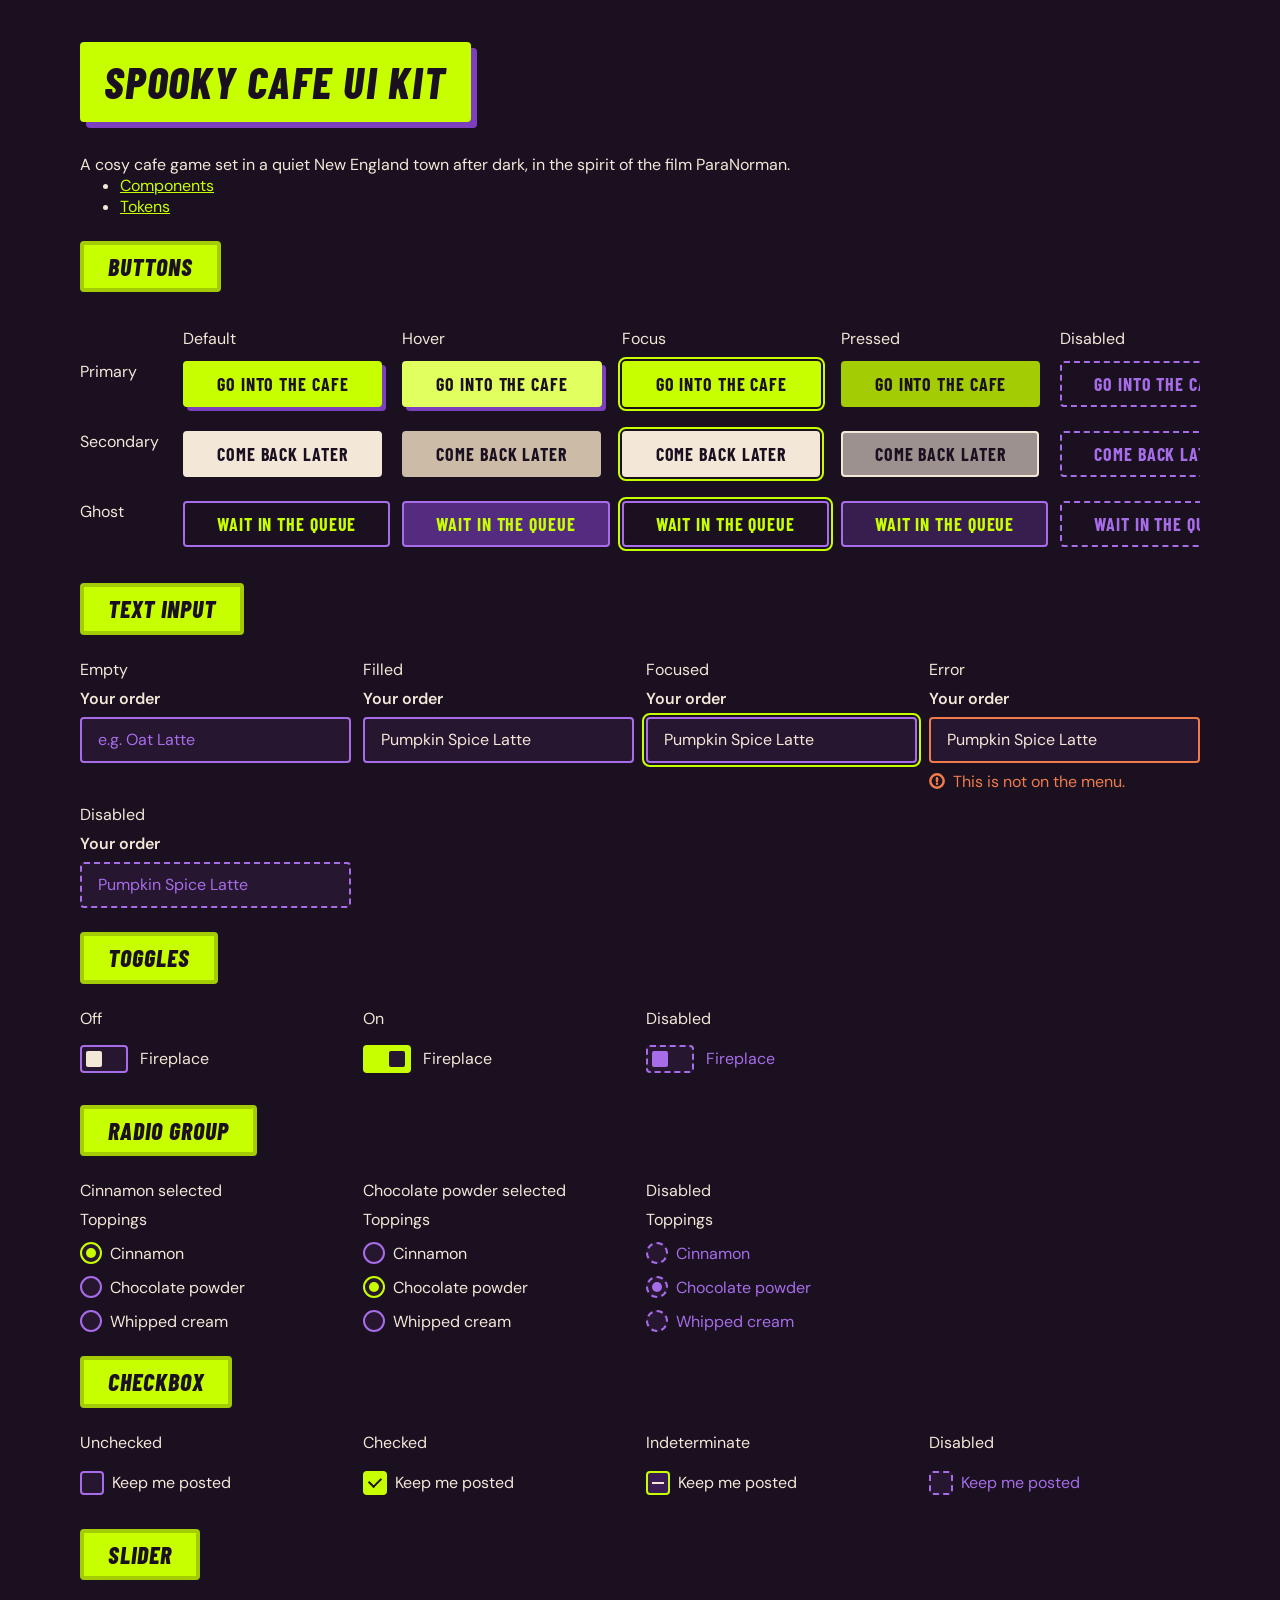
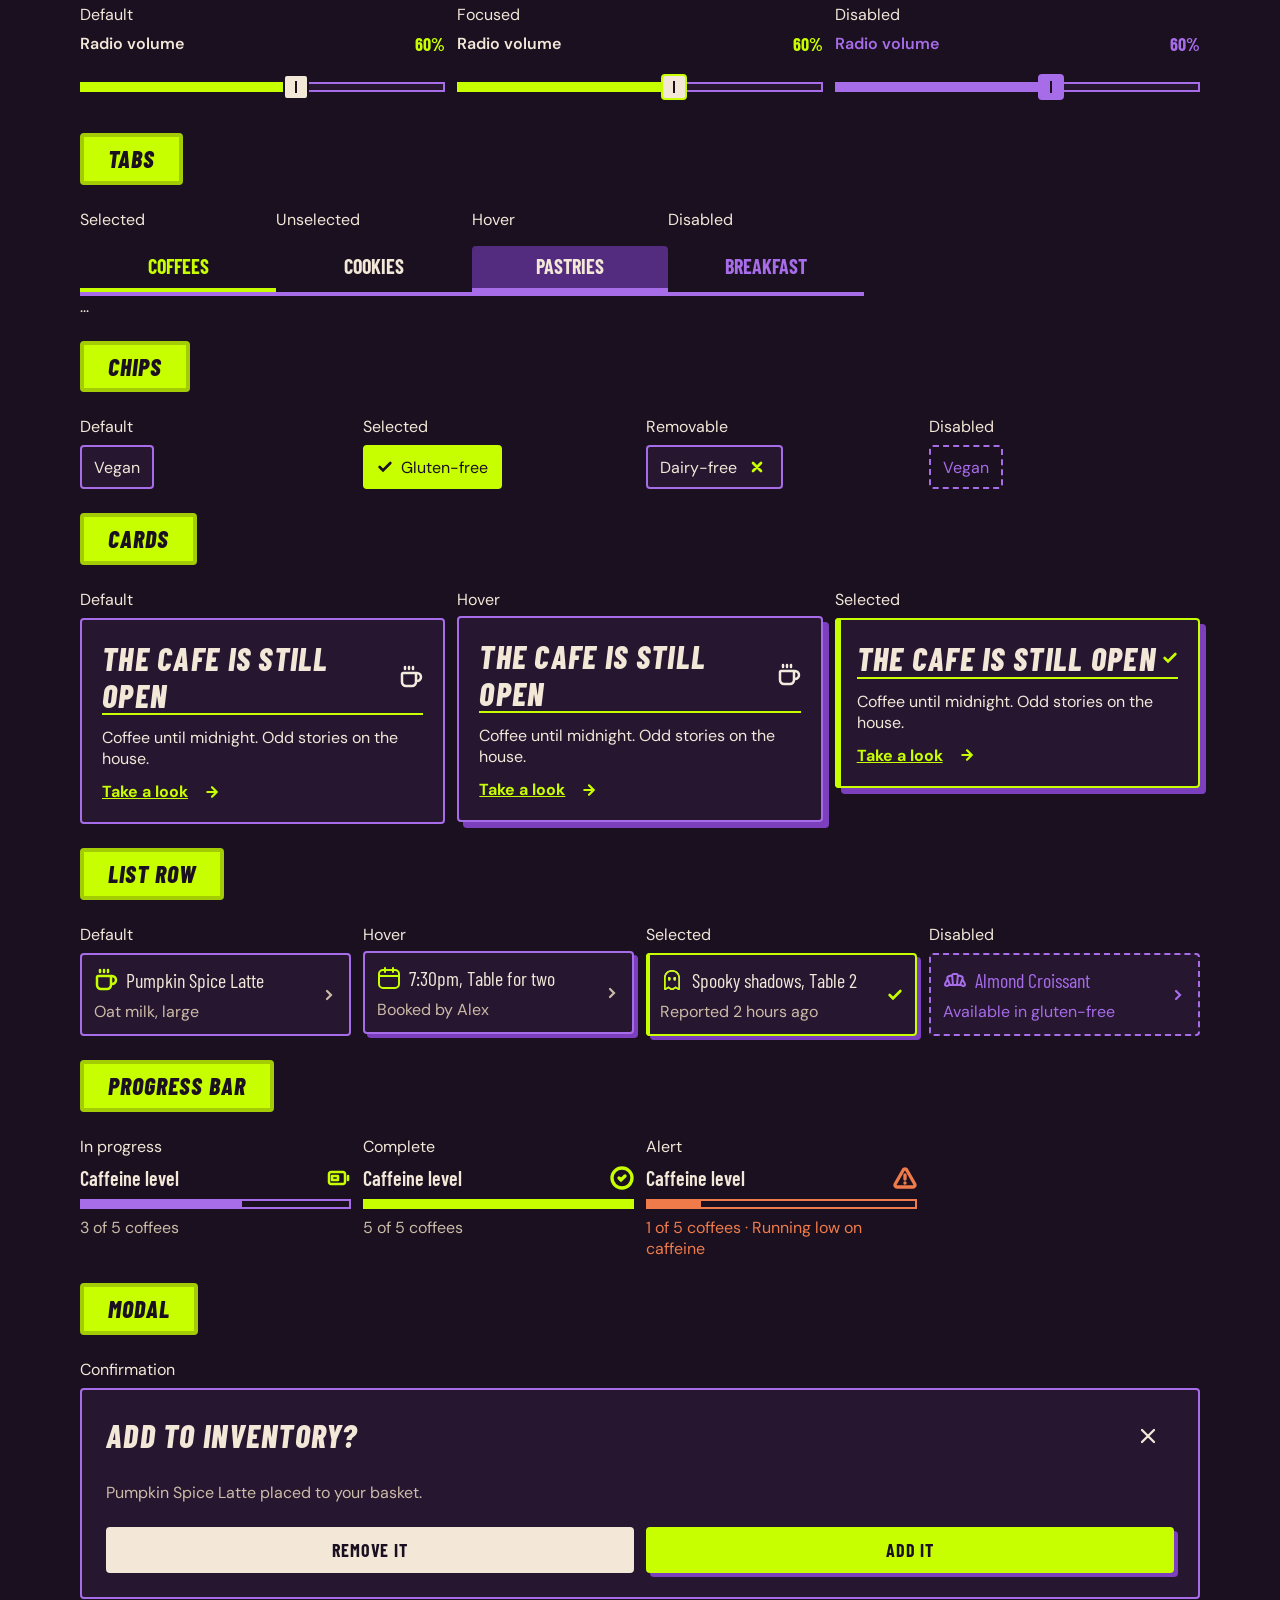
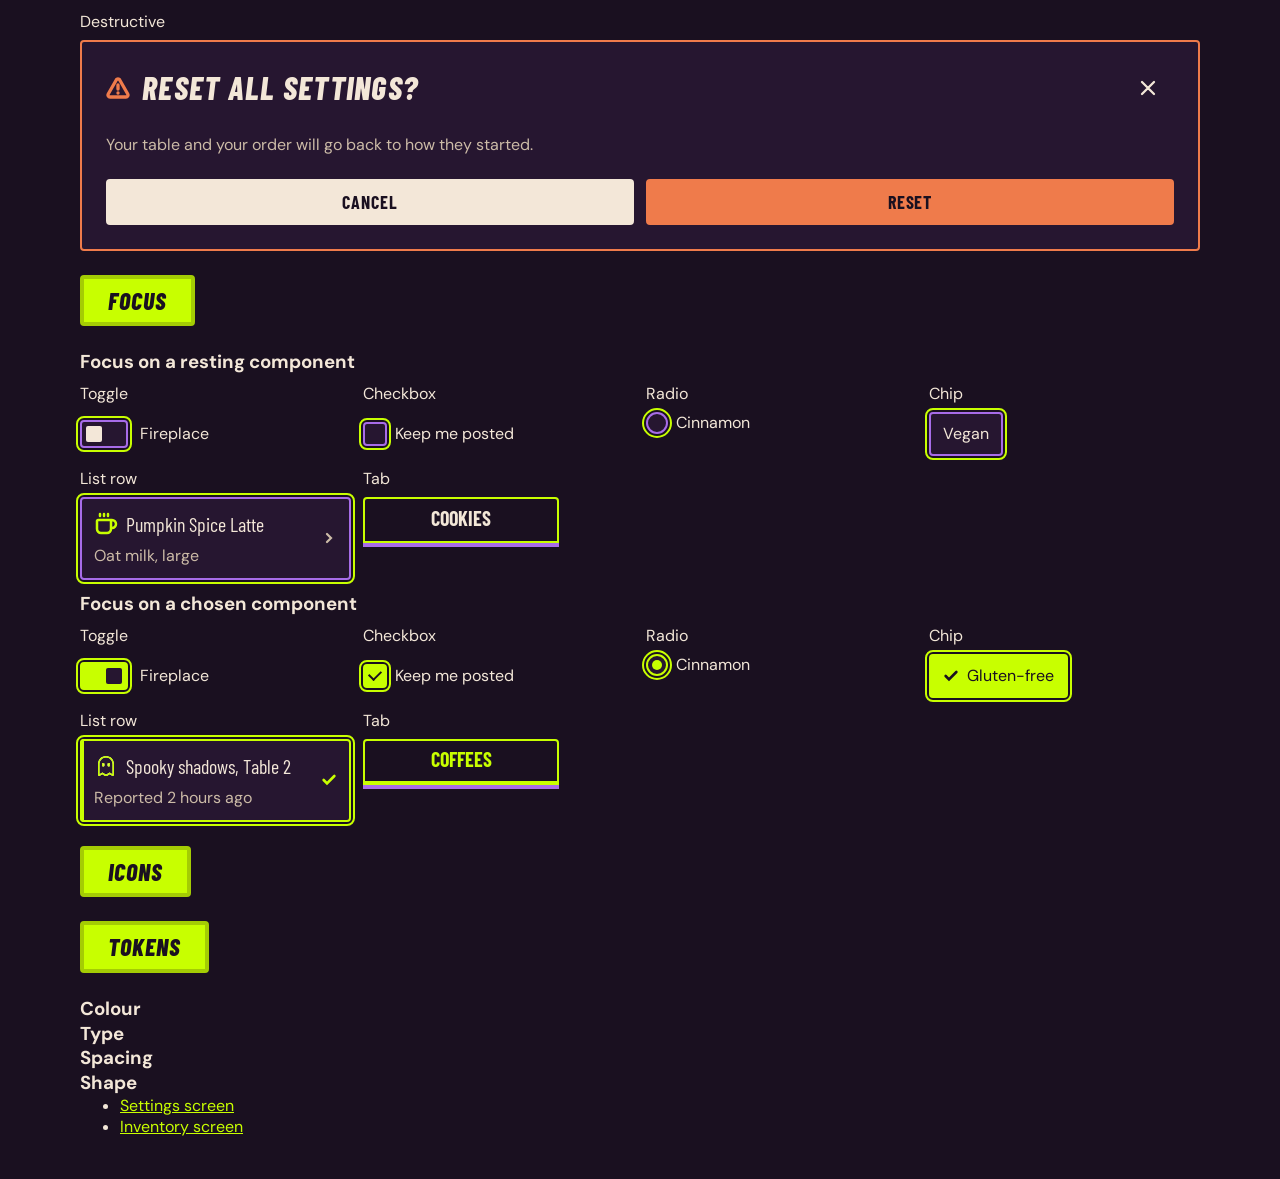
==== commit 6a1b3720: "Add focus states" ====
--- a/index.html
+++ b/index.html
@@ -557,14 +557,49 @@
       <div class="variant">
         <h3>Focus on a resting component</h3>
         <div class="states">
-          <div class="state"><p class="state-label">Toggle</p></div>
-          <div class="state"><p class="state-label">Checkbox</p></div>
-          <div class="state"><p class="state-label">Radio</p></div>
-          <div class="state"><p class="state-label">Chip</p></div>
-          <div class="state"><p class="state-label">List row</p></div>
+          <div class="state">
+            <p class="state-label">Toggle</p>
+            <label class="toggle-field">
+              <input class="toggle is-focus" type="checkbox" role="switch">
+              Fireplace
+            </label>
+          </div>
+          <div class="state">
+            <p class="state-label">Checkbox</p>
+            <label class="checkbox-field">
+            <input class="checkbox is-focus" type="checkbox">
+            Keep me posted
+          </label>
+          </div>
+          <div class="state">
+            <p class="state-label">Radio</p>
+            <label class="radio-field">
+              <input class="radio is-focus" type="radio" name="toppings-4" value="cinnamon">
+              Cinnamon
+            </label>
+          </div>
+          <div class="state">
+            <p class="state-label">Chip</p>
+            <button class="chip is-focus" type="button" aria-pressed="false">
+            <img  class="chip-check" src="icons/check.svg" alt="" width="16" height="16">
+            Vegan</button>
+          </div>
+          <div class="state">
+            <p class="state-label">List row</p>
+            <button class="list-row is-focus" type="button" aria-pressed="false">
+            <span class="list-row-content">
+              <span class="list-row-header">
+                <img class="list-row-icon" src="icons/coffee-lime.svg" alt="" width="24" height="24">
+                <span class="list-row-title">Pumpkin Spice Latte</span>
+              </span>
+              <span class="list-row-text">Oat milk, large</span>
+            </span>
+            <img class="list-row-check" src="icons/check-lime.svg" alt="" width="16" height="16">
+            <img class="list-row-chevron" src="icons/chevron-right.svg" alt="" width="16" height="16">
+          </button>
+          </div>
           <div class="state">
             <p class="state-label">Tab</p>
-            <!-- A tab has to sit inside a tablist, so each example gets its own -->
             <div class="tabs" role="tablist" aria-label="Menu">
               <button class="tab is-focus" type="button" role="tab" aria-selected="false">Cookies</button>
             </div>
@@ -574,11 +609,47 @@
       <div class="variant">
         <h3>Focus on a chosen component</h3>
         <div class="states">
-          <div class="state"><p class="state-label">Toggle</p></div>
-          <div class="state"><p class="state-label">Checkbox</p></div>
-          <div class="state"><p class="state-label">Radio</p></div>
-          <div class="state"><p class="state-label">Chip</p></div>
-          <div class="state"><p class="state-label">List row</p></div>
+          <div class="state">
+            <p class="state-label">Toggle</p>
+            <label class="toggle-field">
+            <input class="toggle is-focus" type="checkbox" role="switch" checked>
+            Fireplace
+          </label>
+          </div>
+          <div class="state">
+            <p class="state-label">Checkbox</p>
+            <label class="checkbox-field">
+            <input class="checkbox is-focus" type="checkbox" checked>
+            Keep me posted
+          </label>
+          </div>
+          <div class="state">
+            <p class="state-label">Radio</p>
+            <label class="radio-field">
+              <input class="radio is-focus" type="radio" name="toppings-4" value="cinnamon" checked>
+              Cinnamon
+            </label>
+          </div>
+          <div class="state">
+            <p class="state-label">Chip</p>
+            <button class="chip is-focus" type="button" aria-pressed="true">
+            <img class="chip-check" src="icons/check.svg" alt="" width="16" height="16">
+            Gluten-free</button>
+          </div>
+          <div class="state">
+            <p class="state-label">List row</p>
+            <button class="list-row is-focus" type="button" aria-pressed="true">
+            <span class="list-row-content">
+              <span class="list-row-header">
+                <img class="list-row-icon" src="icons/ghost.svg" alt="" width="24" height="24">
+                <span class="list-row-title">Spooky shadows, Table 2</span>
+              </span>
+              <span class="list-row-text">Reported 2 hours ago</span>
+            </span>
+            <img class="list-row-check" src="icons/check-lime.svg" alt="" width="16" height="16">
+            <img class="list-row-chevron" src="icons/chevron-right.svg" alt="" width="16" height="16">
+          </button>
+          </div>
           <div class="state">
             <p class="state-label">Tab</p>
             <div class="tabs" role="tablist" aria-label="Menu">
--- a/css/base.css
+++ b/css/base.css
@@ -74,7 +74,8 @@
   text-transform: uppercase;
 }
 
-:focus-visible {
+:focus-visible,
+.is-focus {
   outline: var(--focus-width) solid var(--focus-ring);
   outline-offset: var(--focus-offset);
   box-shadow: none !important;
--- a/css/components/button.css
+++ b/css/components/button.css
@@ -16,13 +16,6 @@
   border-radius: var(--radius);
   cursor: pointer;
   transition: background-color var(--motion-fast) var(--ease), border-color var(--motion-fast) var(--ease);
-}
-
-/* Kit page only: shows the focus ring without real focus. Matches :focus-visible in base.css */
-.button.is-focus {
-  outline: var(--focus-width) solid var(--focus-ring);
-  outline-offset: var(--focus-offset);
-  box-shadow: none;
 }
 
 /* Primary. The border matches the fill, so it only shows in high contrast mode */
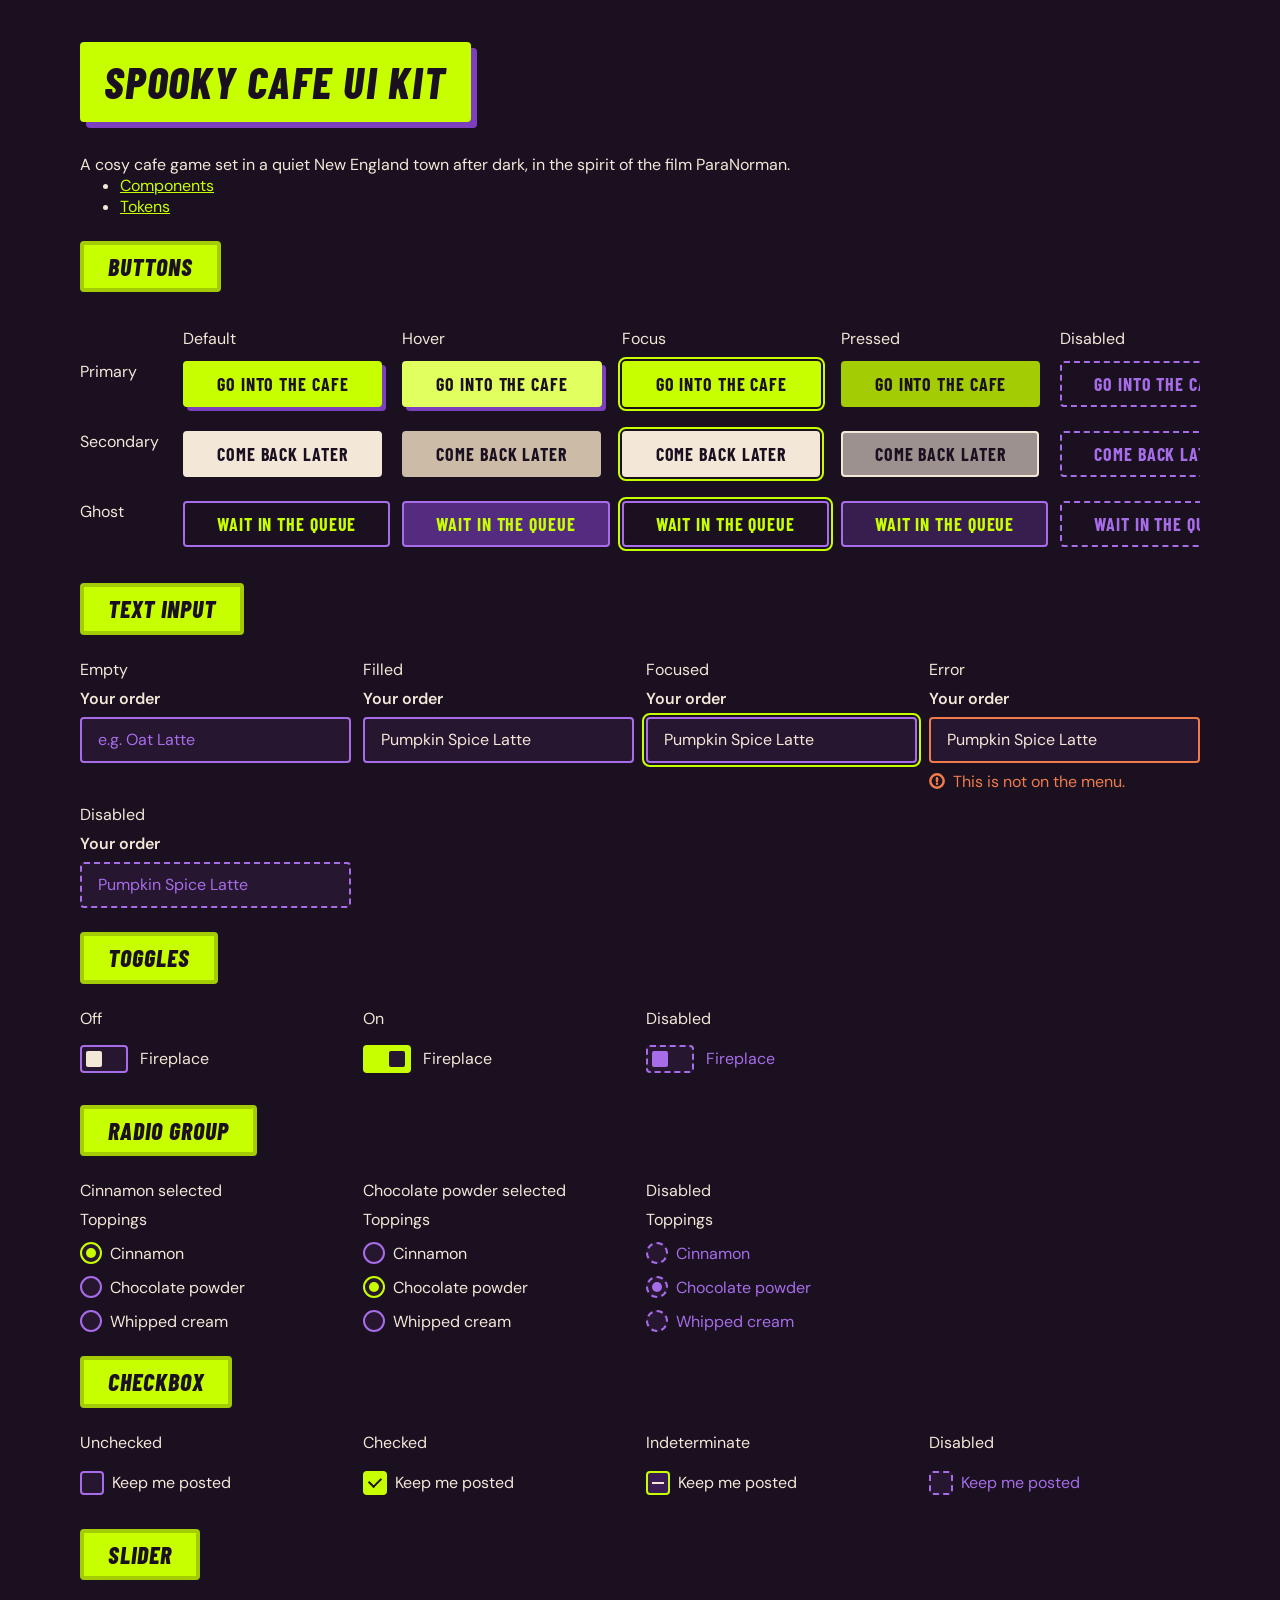
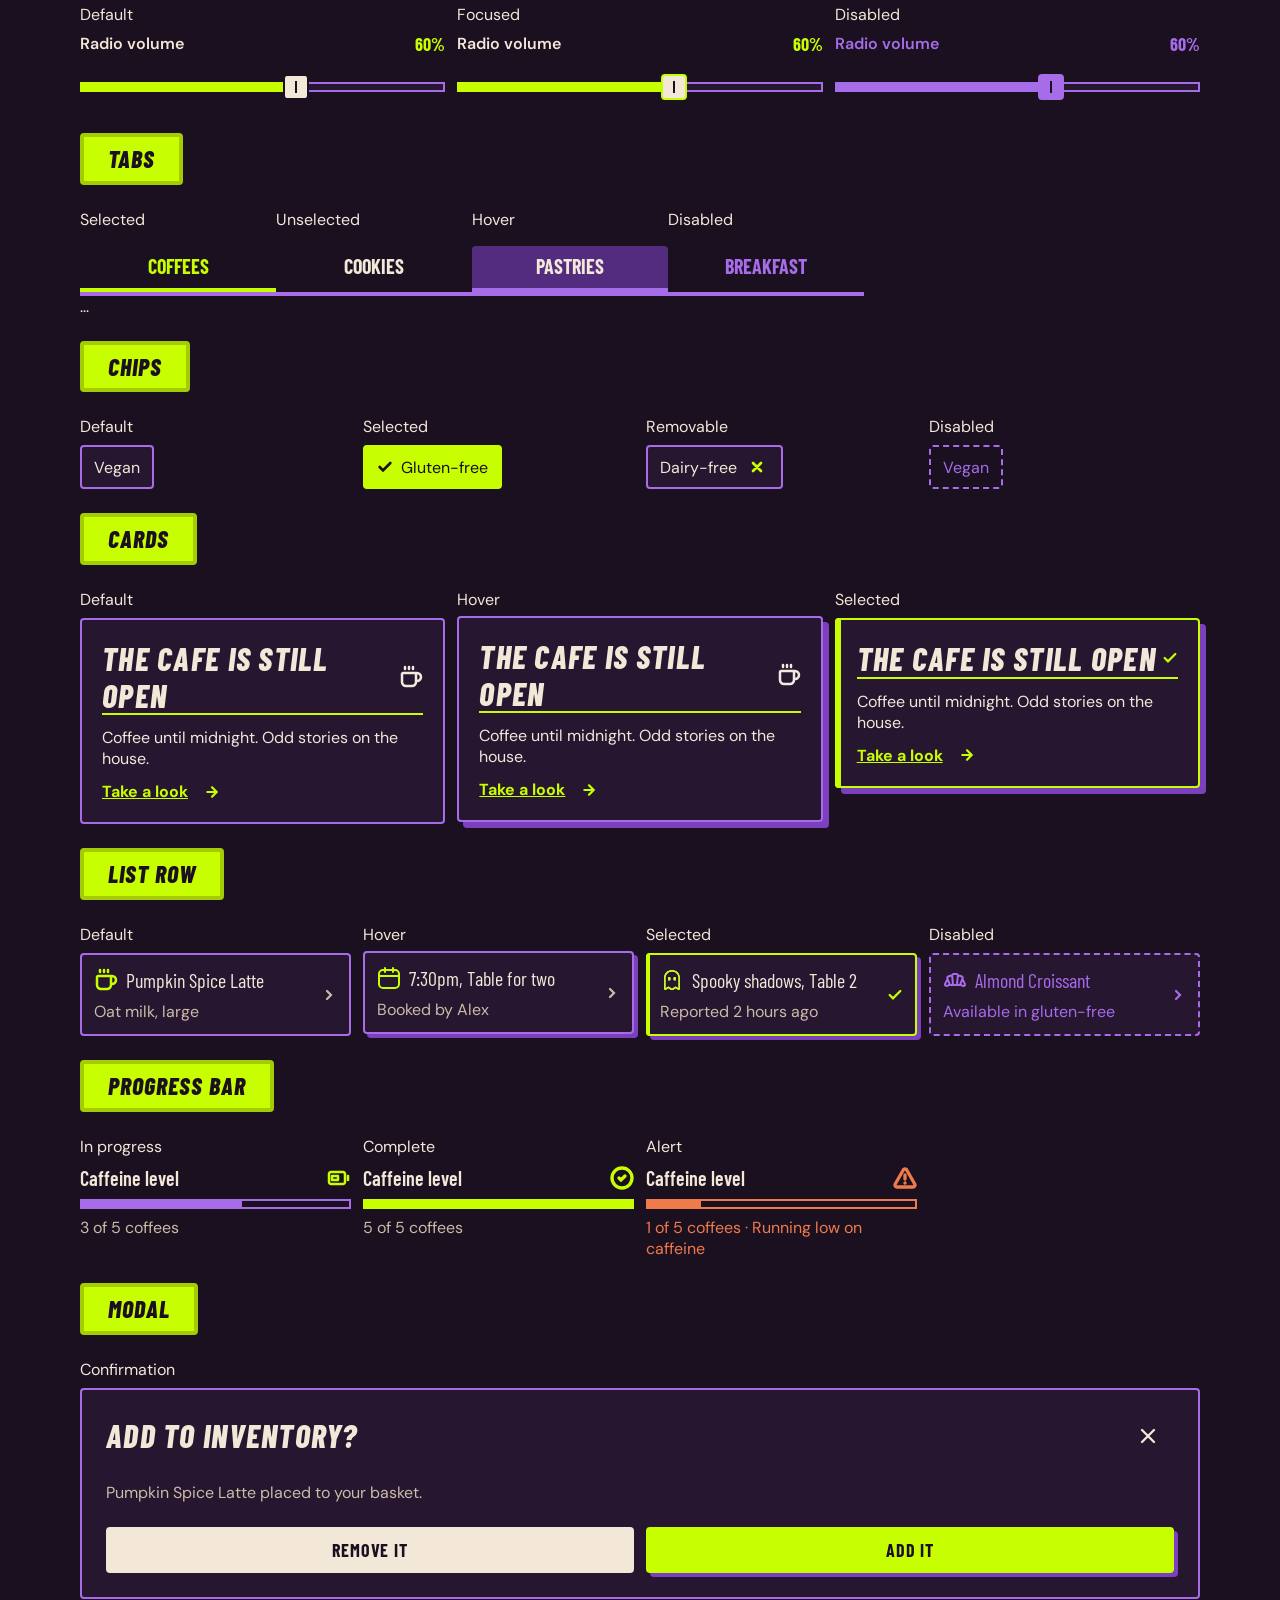
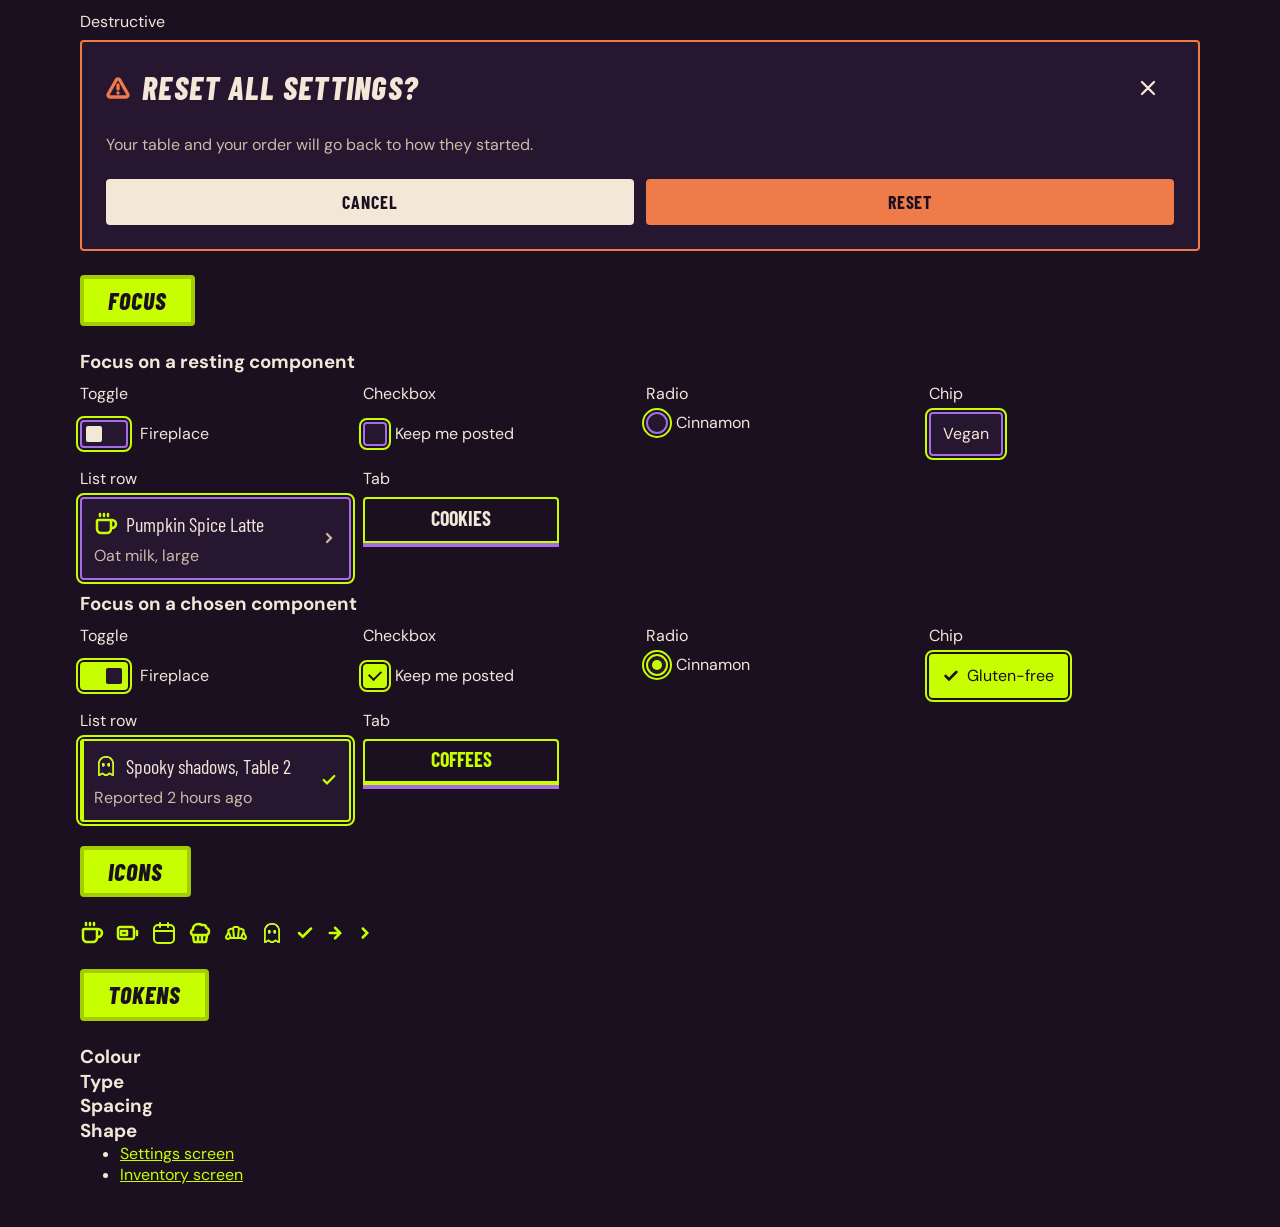
==== commit afb542df: "Add icons" ====
--- a/index.html
+++ b/index.html
@@ -662,7 +662,35 @@
 
     <section id="icons" class="kit-section">
       <h2 class="text-title">Icons</h2>
-      <ul class="icon-list"></ul>
+      <ul class="icon-list">
+        <li>
+          <img src="icons/coffee-lime.svg" alt="Coffee" width="24" height="24">
+        </li>
+        <li>
+          <img src="icons/battery.svg" alt="Battery" width="24" height="24">
+        </li>
+        <li>
+          <img src="icons/calendar.svg" alt="Calendar" width="24" height="24">
+        </li>
+        <li>
+          <img src="icons/cupcake.svg" alt="Cupcake" width="24" height="24">
+        </li>
+        <li>
+          <img src="icons/pastry-lime.svg" alt="Pastry" width="24" height="24">
+        </li>
+        <li>
+          <img src="icons/ghost.svg" alt="Ghost" width="24" height="24">
+        </li>
+        <li>
+          <img src="icons/check-lime.svg" alt="Check" width="18" height="18">
+        </li>
+        <li>
+          <img src="icons/arrow-right.svg" alt="Arrow right" width="18" height="18">
+        </li>
+        <li>
+          <img src="icons/chevron-right-lime.svg" alt="Chevron right" width="18" height="18">
+        </li>
+      </ul>
     </section>
 
     <section id="tokens" class="kit-section">
--- a/css/kit.css
+++ b/css/kit.css
@@ -128,3 +128,14 @@
   width: var(--tab-width);
   flex-shrink: 0;
 }
+
+/* icons */
+.icon-list {
+  list-style: none;
+  padding: 0;
+  margin: 0;
+  display: flex;
+  flex-wrap: wrap;
+  gap: var(--space-12);
+  align-items: center;
+}
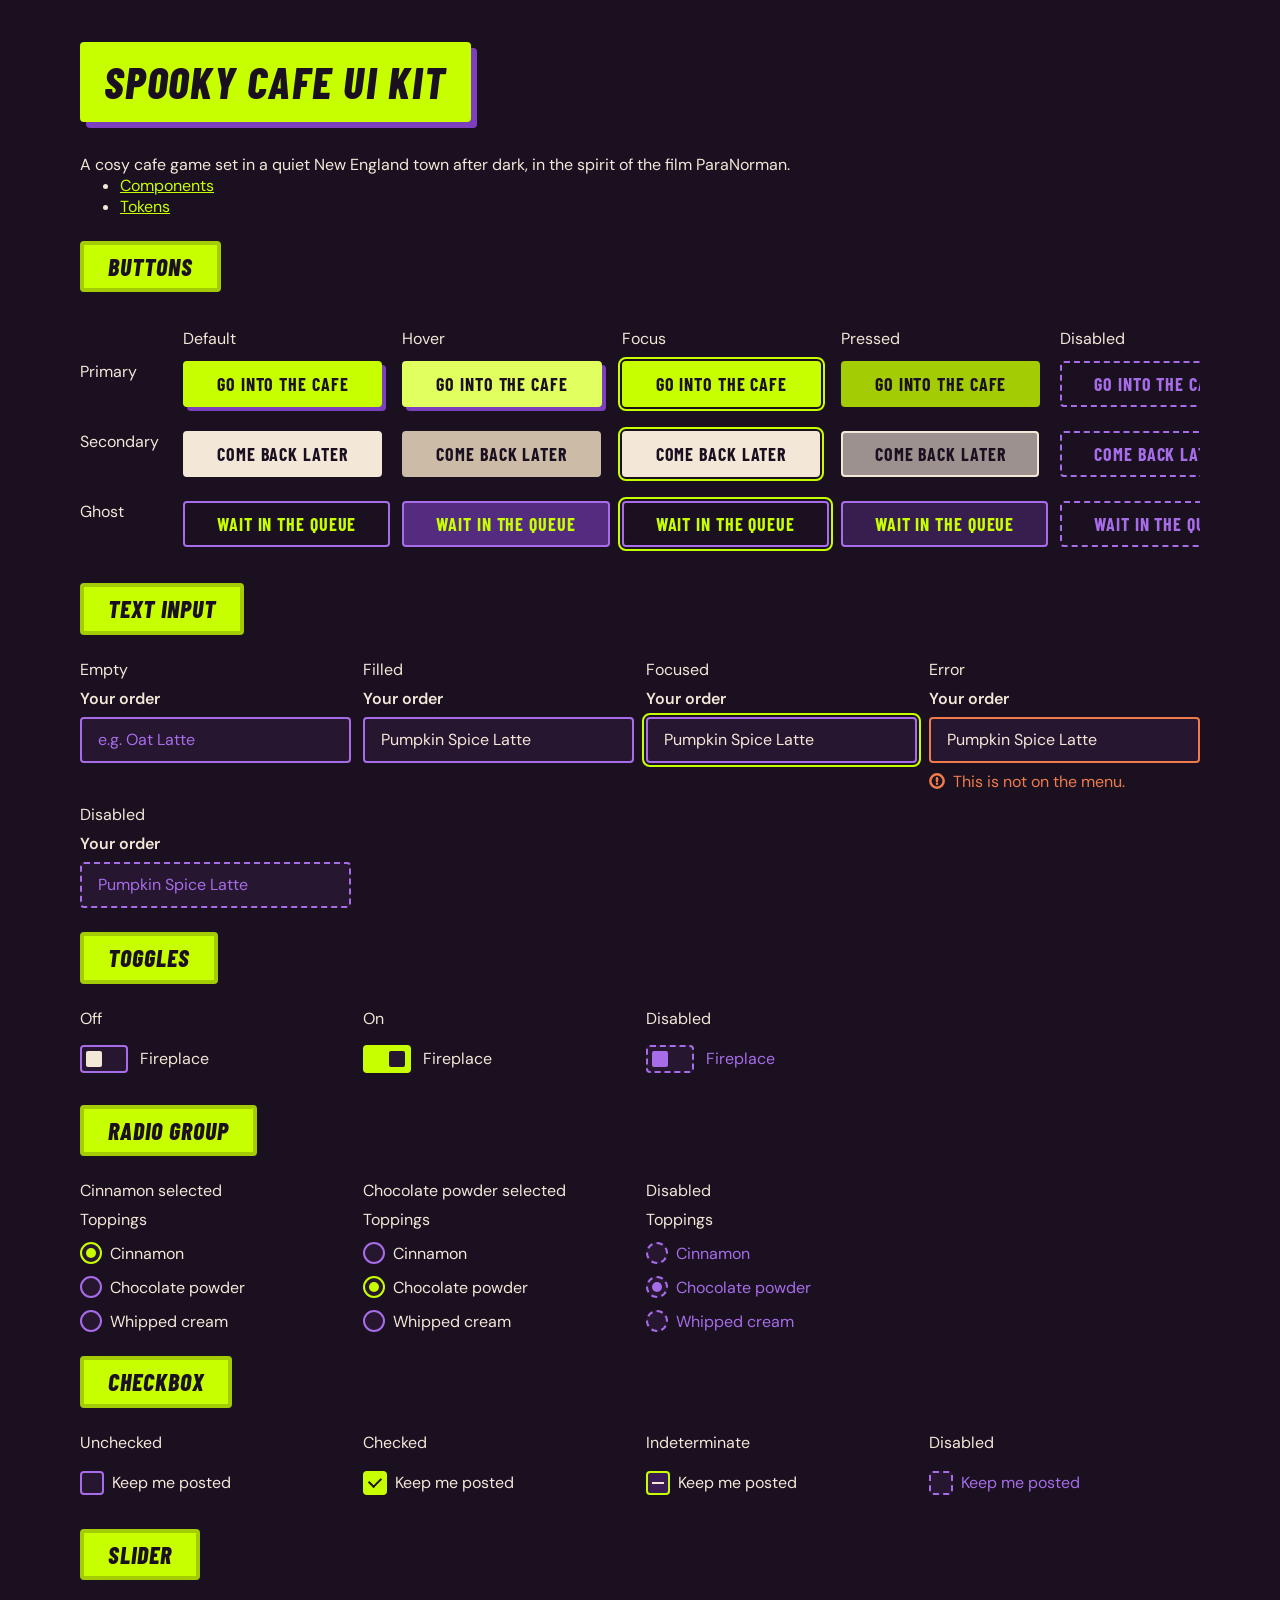
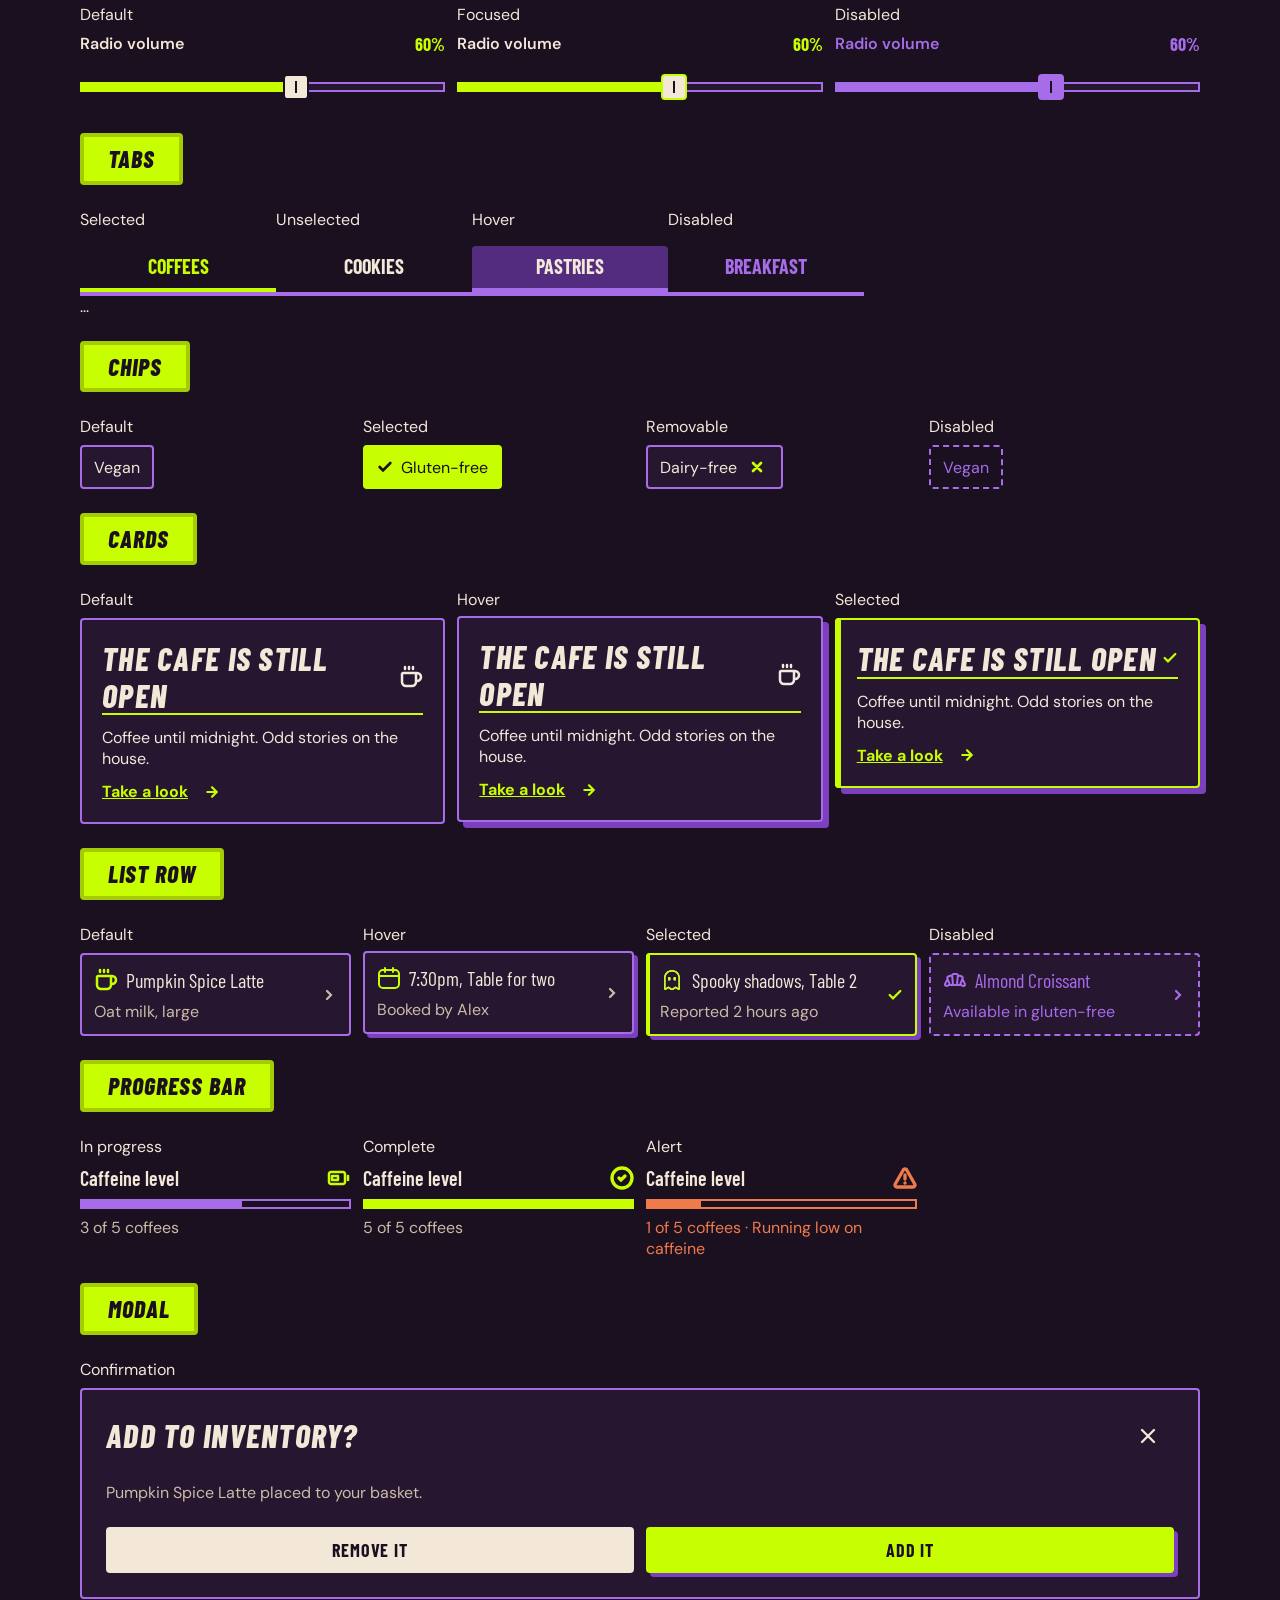
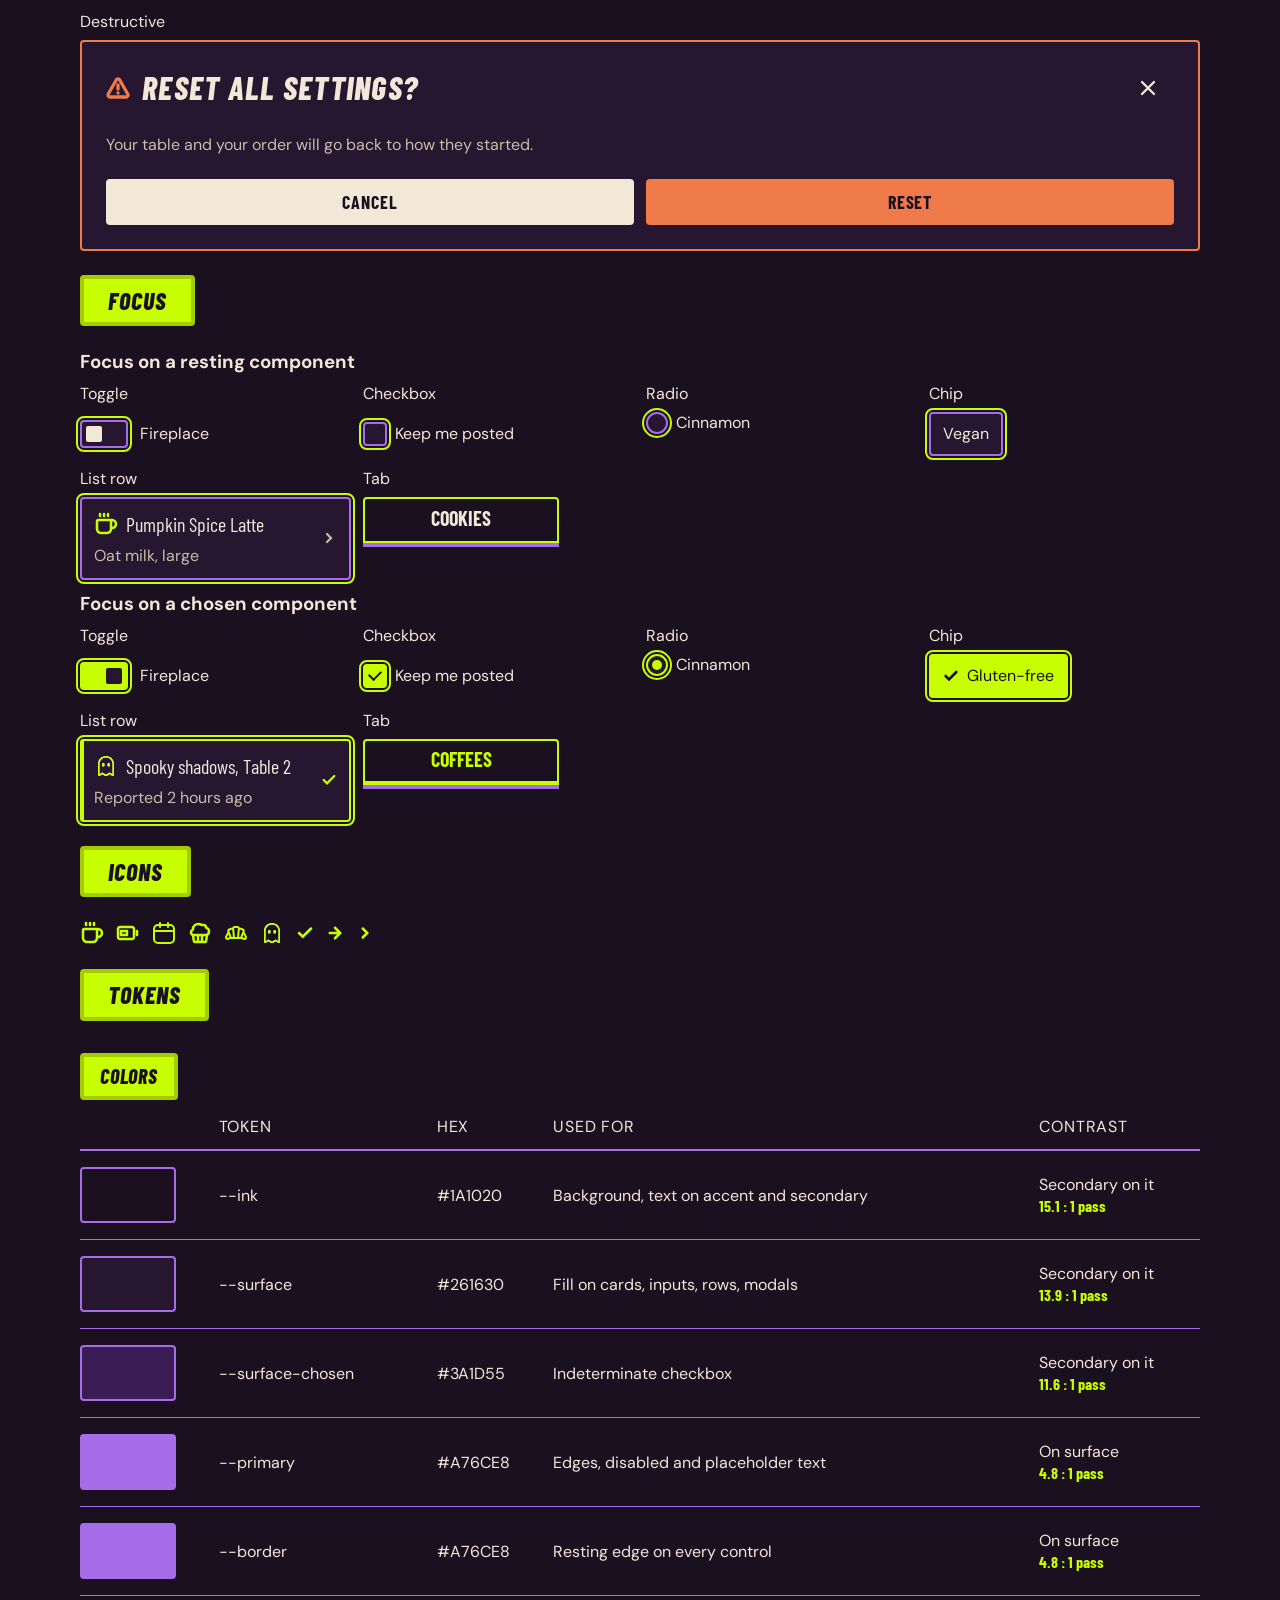
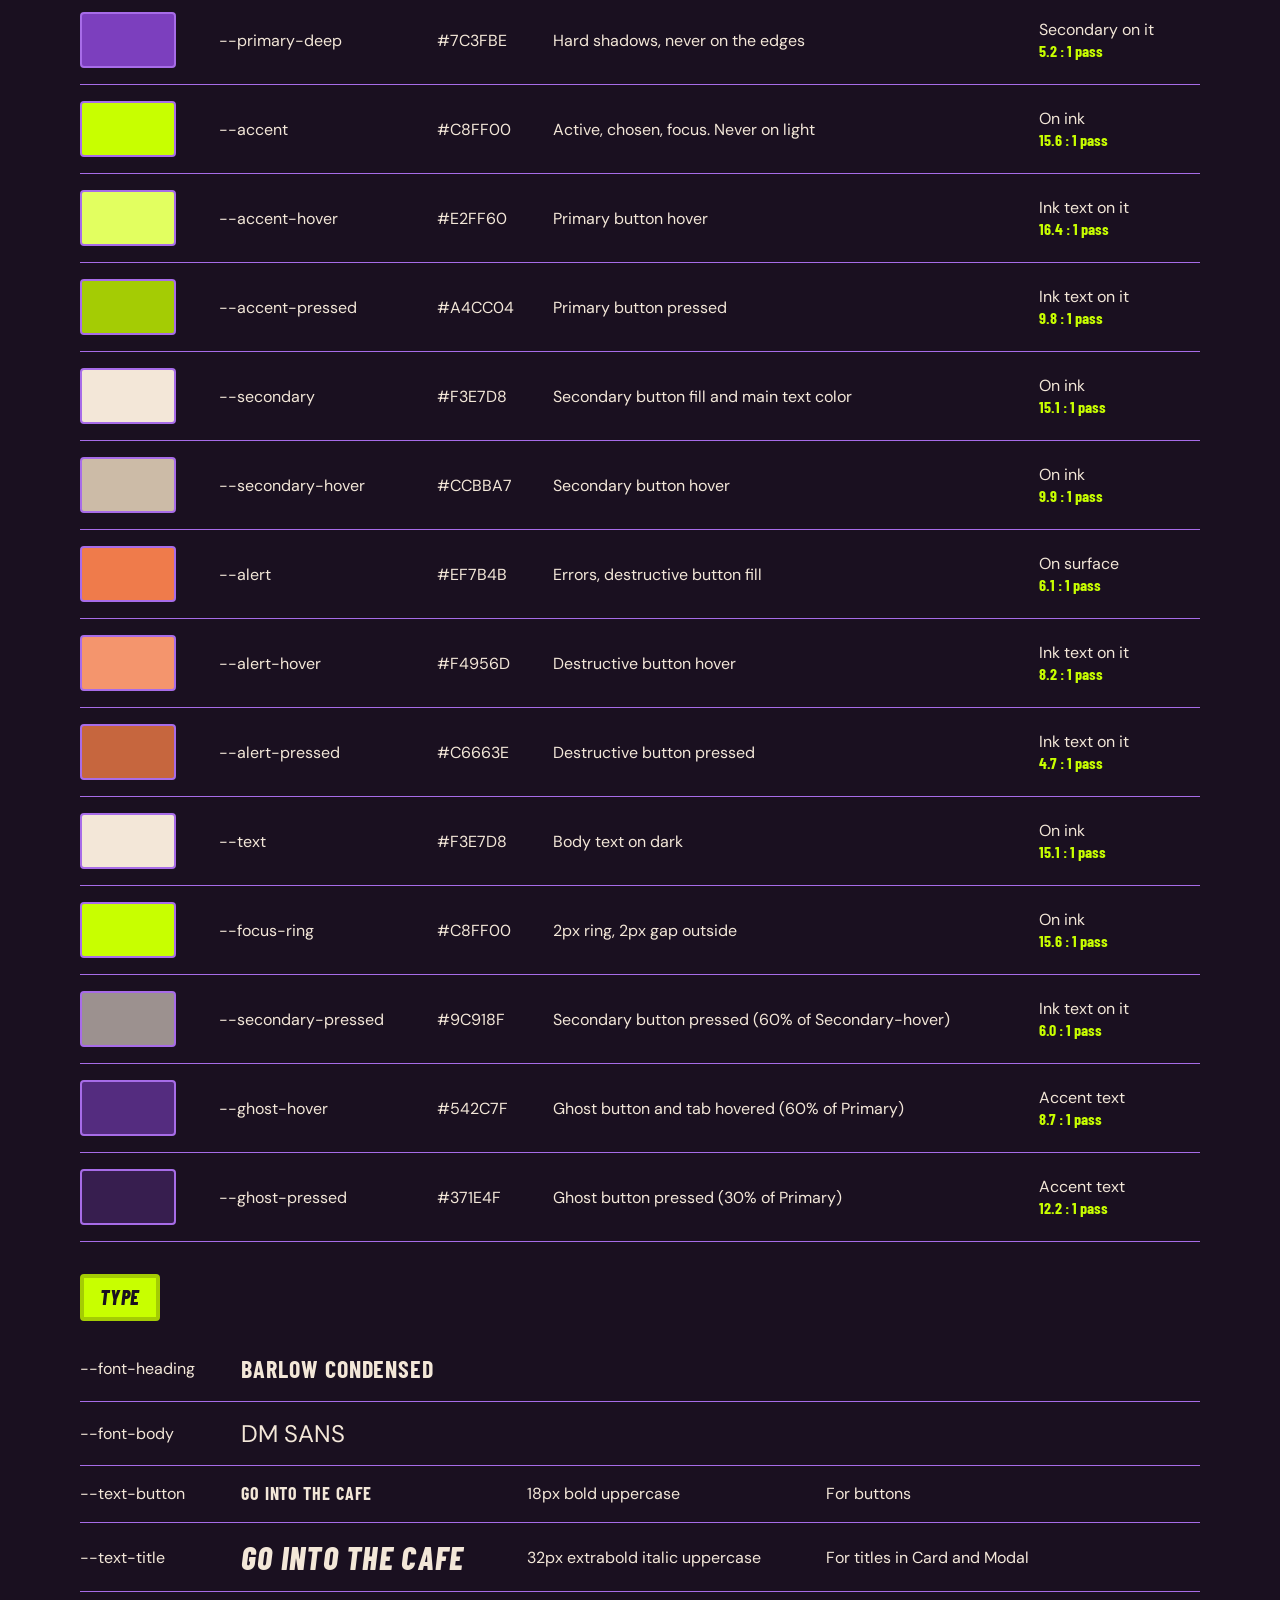
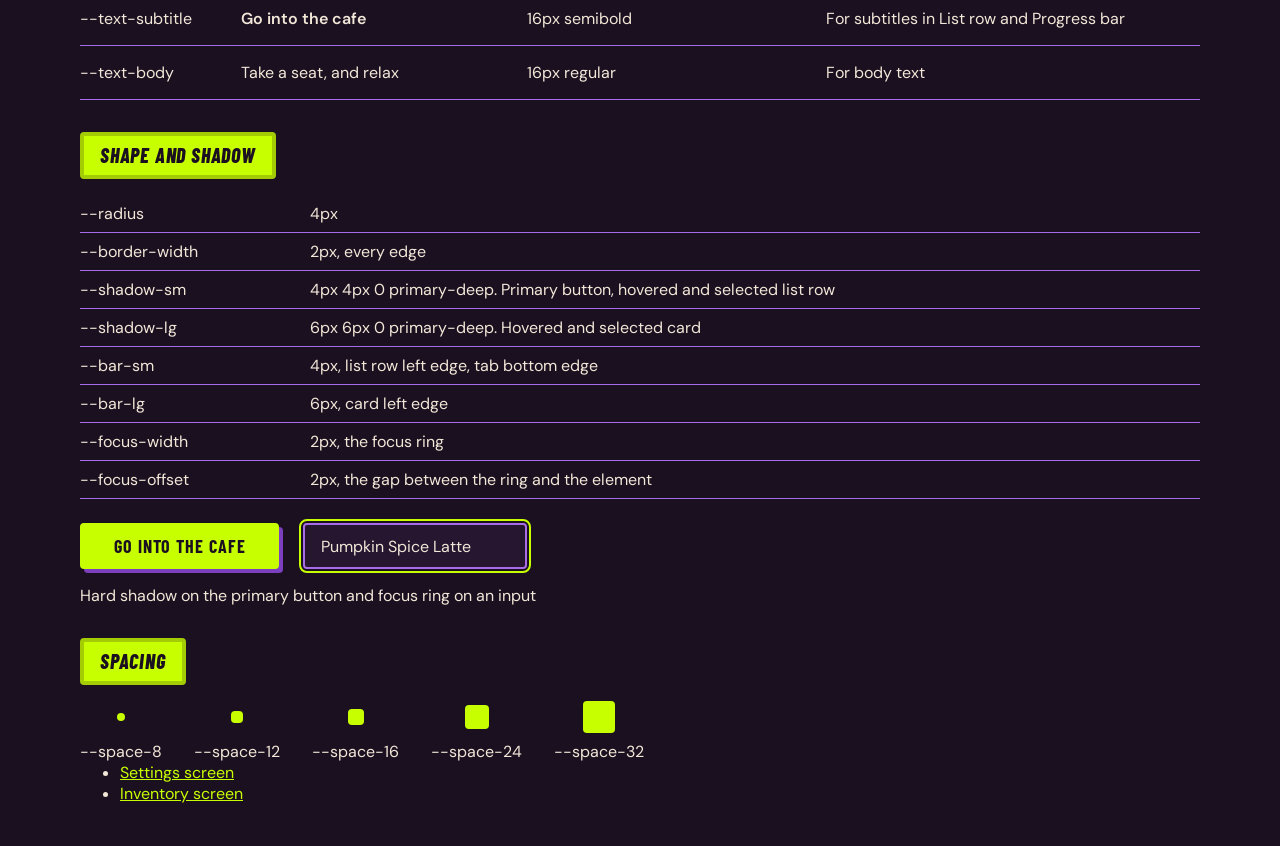
==== commit efdb4900: "Add tokens" ====
--- a/index.html
+++ b/index.html
@@ -695,10 +695,258 @@
 
     <section id="tokens" class="kit-section">
       <h2 class="text-title">Tokens</h2>
-      <h3>Colour</h3>
-      <h3>Type</h3>
-      <h3>Spacing</h3>
-      <h3>Shape</h3>
+
+      <div class="token-group">
+        <h3>Colors</h3>
+        <div class="token-table-wrap">
+          <table class="token-table">
+            <thead>
+              <tr>
+                <td></td>
+                <th scope="col">Token</th>
+                <th scope="col">Hex</th>
+                <th scope="col">Used for</th>
+                <th scope="col">Contrast</th>
+              </tr>
+            </thead>
+            <tbody>
+              <tr>
+                <td><span class="token-swatch" style="background: var(--ink)"></span></td>
+                <th scope="row">--ink</th>
+                <td>#1A1020</td>
+                <td>Background, text on accent and secondary</td>
+                <td>Secondary on it <span class="token-result">15.1 : 1 pass</span></td>
+              </tr>
+              <tr>
+                <td><span class="token-swatch" style="background: var(--surface)"></span></td>
+                <th scope="row">--surface</th>
+                <td>#261630</td>
+                <td>Fill on cards, inputs, rows, modals</td>
+                <td>Secondary on it <span class="token-result">13.9 : 1 pass</span></td>
+              </tr>
+              <tr>
+                <td><span class="token-swatch" style="background: var(--surface-chosen)"></span></td>
+                <th scope="row">--surface-chosen</th>
+                <td>#3A1D55</td>
+                <td>Indeterminate checkbox</td>
+                <td>Secondary on it <span class="token-result">11.6 : 1 pass</span></td>
+              </tr>
+              <tr>
+                <td><span class="token-swatch" style="background: var(--primary)"></span></td>
+                <th scope="row">--primary</th>
+                <td>#A76CE8</td>
+                <td>Edges, disabled and placeholder text</td>
+                <td>On surface <span class="token-result">4.8 : 1 pass</span></td>
+              </tr>
+              <tr>
+                <td><span class="token-swatch" style="background: var(--border)"></span></td>
+                <th scope="row">--border</th>
+                <td>#A76CE8</td>
+                <td>Resting edge on every control</td>
+                <td>On surface <span class="token-result">4.8 : 1 pass</span></td>
+              </tr>
+              <tr>
+                <td><span class="token-swatch" style="background: var(--primary-deep)"></span></td>
+                <th scope="row">--primary-deep</th>
+                <td>#7C3FBE</td>
+                <td>Hard shadows, never on the edges</td>
+                <td>Secondary on it <span class="token-result">5.2 : 1 pass</span></td>
+              </tr>
+              <tr>
+                <td><span class="token-swatch" style="background: var(--accent)"></span></td>
+                <th scope="row">--accent</th>
+                <td>#C8FF00</td>
+                <td>Active, chosen, focus. Never on light</td>
+                <td>On ink <span class="token-result">15.6 : 1 pass</span></td>
+              </tr>
+              <tr>
+                <td><span class="token-swatch" style="background: var(--accent-hover)"></span></td>
+                <th scope="row">--accent-hover</th>
+                <td>#E2FF60</td>
+                <td>Primary button hover</td>
+                <td>Ink text on it <span class="token-result">16.4 : 1 pass</span></td>
+              </tr>
+              <tr>
+                <td><span class="token-swatch" style="background: var(--accent-pressed)"></span></td>
+                <th scope="row">--accent-pressed</th>
+                <td>#A4CC04</td>
+                <td>Primary button pressed</td>
+                <td>Ink text on it <span class="token-result">9.8 : 1 pass</span></td>
+              </tr>
+              <tr>
+                <td><span class="token-swatch" style="background: var(--secondary)"></span></td>
+                <th scope="row">--secondary</th>
+                <td>#F3E7D8</td>
+                <td>Secondary button fill and main text color</td>
+                <td>On ink <span class="token-result">15.1 : 1 pass</span></td>
+              </tr>
+              <tr>
+                <td><span class="token-swatch" style="background: var(--secondary-hover)"></span></td>
+                <th scope="row">--secondary-hover</th>
+                <td>#CCBBA7</td>
+                <td>Secondary button hover</td>
+                <td>On ink <span class="token-result">9.9 : 1 pass</span></td>
+              </tr>
+              <tr>
+                <td><span class="token-swatch" style="background: var(--alert)"></span></td>
+                <th scope="row">--alert</th>
+                <td>#EF7B4B</td>
+                <td>Errors, destructive button fill</td>
+                <td>On surface <span class="token-result">6.1 : 1 pass</span></td>
+              </tr>
+              <tr>
+                <td><span class="token-swatch" style="background: var(--alert-hover)"></span></td>
+                <th scope="row">--alert-hover</th>
+                <td>#F4956D</td>
+                <td>Destructive button hover</td>
+                <td>Ink text on it <span class="token-result">8.2 : 1 pass</span></td>
+              </tr>
+              <tr>
+                <td><span class="token-swatch" style="background: var(--alert-pressed)"></span></td>
+                <th scope="row">--alert-pressed</th>
+                <td>#C6663E</td>
+                <td>Destructive button pressed</td>
+                <td>Ink text on it <span class="token-result">4.7 : 1 pass</span></td>
+              </tr>
+              <tr>
+                <td><span class="token-swatch" style="background: var(--text)"></span></td>
+                <th scope="row">--text</th>
+                <td>#F3E7D8</td>
+                <td>Body text on dark</td>
+                <td>On ink <span class="token-result">15.1 : 1 pass</span></td>
+              </tr>
+              <tr>
+                <td><span class="token-swatch" style="background: var(--focus-ring)"></span></td>
+                <th scope="row">--focus-ring</th>
+                <td>#C8FF00</td>
+                <td>2px ring, 2px gap outside</td>
+                <td>On ink <span class="token-result">15.6 : 1 pass</span></td>
+              </tr>
+              <tr>
+                <td><span class="token-swatch" style="background: var(--secondary-pressed)"></span></td>
+                <th scope="row">--secondary-pressed</th>
+                <td>#9C918F</td>
+                <td>Secondary button pressed (60% of Secondary-hover)</td>
+                <td>Ink text on it <span class="token-result">6.0 : 1 pass</span></td>
+              </tr>
+              <tr>
+                <td><span class="token-swatch" style="background: var(--ghost-hover)"></span></td>
+                <th scope="row">--ghost-hover</th>
+                <td>#542C7F</td>
+                <td>Ghost button and tab hovered (60% of Primary)</td>
+                <td>Accent text <span class="token-result">8.7 : 1 pass</span></td>
+              </tr>
+              <tr>
+                <td><span class="token-swatch" style="background: var(--ghost-pressed)"></span></td>
+                <th scope="row">--ghost-pressed</th>
+                <td>#371E4F</td>
+                <td>Ghost button pressed (30% of Primary)</td>
+                <td>Accent text <span class="token-result">12.2 : 1 pass</span></td>
+              </tr>
+            </tbody>
+          </table>
+        </div>
+      </div>
+
+      <div class="token-group">
+        <h3>Type</h3>
+        <div class="token-table-wrap">
+          <table class="token-table">
+            <tbody>
+              <tr>
+                <th scope="row">--font-heading</th>
+                <td colspan="3"><span class="type-sample-heading">Barlow Condensed</span></td>
+              </tr>
+              <tr>
+                <th scope="row">--font-body</th>
+                <td colspan="3"><span class="type-sample-body">DM Sans</span></td>
+              </tr>
+              <tr>
+                <th scope="row">--text-button</th>
+                <td><span class="type-sample-button">Go into the cafe</span></td>
+                <td>18px bold uppercase</td>
+                <td>For buttons</td>
+              </tr>
+              <tr>
+                <th scope="row">--text-title</th>
+                <td><span class="text-title">Go into the cafe</span></td>
+                <td>32px extrabold italic uppercase</td>
+                <td>For titles in Card and Modal</td>
+              </tr>
+              <tr>
+                <th scope="row">--text-subtitle</th>
+                <td><span class="text-subtitle">Go into the cafe</span></td>
+                <td>16px semibold</td>
+                <td>For subtitles in List row and Progress bar</td>
+              </tr>
+              <tr>
+                <th scope="row">--text-body</th>
+                <td><span class="text-body">Take a seat, and relax</span></td>
+                <td>16px regular</td>
+                <td>For body text</td>
+              </tr>
+            </tbody>
+          </table>
+        </div>
+      </div>
+
+      <div class="token-group">
+        <h3>Shape and shadow</h3>
+        <div class="token-table-wrap">
+          <table class="token-table token-table-compact">
+            <tbody>
+              <tr>
+                <th scope="row">--radius</th>
+                <td>4px</td>
+              </tr>
+              <tr>
+                <th scope="row">--border-width</th>
+                <td>2px, every edge</td>
+              </tr>
+              <tr>
+                <th scope="row">--shadow-sm</th>
+                <td>4px 4px 0 primary-deep. Primary button, hovered and selected list row</td>
+              </tr>
+              <tr>
+                <th scope="row">--shadow-lg</th>
+                <td>6px 6px 0 primary-deep. Hovered and selected card</td>
+              </tr>
+              <tr>
+                <th scope="row">--bar-sm</th>
+                <td>4px, list row left edge, tab bottom edge</td>
+              </tr>
+              <tr>
+                <th scope="row">--bar-lg</th>
+                <td>6px, card left edge</td>
+              </tr>
+              <tr>
+                <th scope="row">--focus-width</th>
+                <td>2px, the focus ring</td>
+              </tr>
+              <tr>
+                <th scope="row">--focus-offset</th>
+                <td>2px, the gap between the ring and the element</td>
+              </tr>
+            </tbody>
+          </table>
+        </div>
+        <div class="token-demo">
+          <button type="button" class="button button-primary">Go into the cafe</button>
+          <input class="input is-focus" type="text" value="Pumpkin Spice Latte" aria-label="Your order">
+        </div>
+        <p class="token-caption">Hard shadow on the primary button and focus ring on an input</p>
+      </div>
+
+      <div class="token-group">
+        <h3>Spacing</h3>
+        <ul class="spacing-list">
+          <li><span class="spacing-swatch" style="--size: var(--space-8)"></span>--space-8</li>
+          <li><span class="spacing-swatch" style="--size: var(--space-12)"></span>--space-12</li>
+          <li><span class="spacing-swatch" style="--size: var(--space-16)"></span>--space-16</li>
+          <li><span class="spacing-swatch" style="--size: var(--space-24)"></span>--space-24</li>
+          <li><span class="spacing-swatch" style="--size: var(--space-32)"></span>--space-32</li>
+        </ul>
+      </div>
     </section>
 
   </main>
--- a/css/tokens.css
+++ b/css/tokens.css
@@ -1,8 +1,4 @@
-/* Tokens for the Spooky Cafe UI kit.
-   Aubergine and lime, in the spirit of a small New England town after dark.
-   Names match the Figma variables. Every pairing below was measured against WCAG AA:
-   4.5 to 1 for text, 3 to 1 for control edges and focus rings.
-   The ratio sits next to each pairing. Follow the "use only on" notes, they keep the kit accessible. */
+/* Tokens for the Spooky Cafe UI kit. */
 
 :root {
   /* Neutrals */
@@ -32,7 +28,7 @@
   /* Alert: burnt sienna */
   --alert: #ef7b4b;                 /* Error text and edges 6.68 on ink, 6.13 on surface. Fill for destructive buttons, ink text 6.68 */
   --alert-hover: #f4956d;
-  --alert-pressed: #a35232;
+  --alert-pressed: #c6663e;         /* Destructive button pressed. Ink text 4.72 */
   --alert-on-fill: var(--ink);
 
   /* Ghost button fills. Lime text on them */
--- a/css/kit.css
+++ b/css/kit.css
@@ -138,4 +138,147 @@
   flex-wrap: wrap;
   gap: var(--space-12);
   align-items: center;
+}
+
+/* tokens */
+.token-group > h3 {
+  width: fit-content;
+  margin: var(--space-32) 0 var(--space-16);
+  padding: var(--space-8) var(--space-16);
+  background: var(--accent);
+  color: var(--on-accent);
+  border: 4px solid var(--accent-pressed);
+  border-radius: var(--radius);
+  font-family: var(--font-heading);
+  font-size: 1.25rem;
+  font-weight: var(--weight-title);
+  font-style: italic;
+  line-height: var(--leading-title);
+  letter-spacing: var(--tracking-heading);
+  text-transform: uppercase;
+}
+
+/* Scrolls inside the wrapper on narrow screens, like the states table */
+.token-table-wrap {
+  overflow-x: auto;
+}
+
+.token-table {
+  width: 100%;
+  border-collapse: collapse;
+}
+
+.token-table th,
+.token-table td {
+  padding: var(--space-16) var(--space-24) var(--space-16) 0;
+  border-bottom: 1px solid var(--border);
+  font-weight: var(--weight-body);
+  text-align: left;
+  vertical-align: middle;
+}
+
+/* nowrap stops long token names breaking at the hyphens */
+.token-table th {
+  white-space: nowrap;
+}
+
+.token-table thead th,
+.token-table thead td {
+  padding-top: 0;
+  padding-bottom: var(--space-12);
+  border-bottom-width: var(--border-width);
+  text-transform: uppercase;
+  letter-spacing: var(--tracking-button);
+}
+
+.token-table-compact th,
+.token-table-compact td {
+  padding-top: var(--space-8);
+  padding-bottom: var(--space-8);
+}
+
+/* The border keeps the ink swatch visible on the ink page */
+.token-swatch {
+  display: block;
+  width: 96px;
+  height: 56px;
+  border: var(--border-width) solid var(--border);
+  border-radius: var(--radius);
+}
+
+/* Contrast ratio under its pairing. Lime for pass, alert for fail */
+.token-result {
+  display: block;
+  font-family: var(--font-heading);
+  font-weight: var(--weight-heading);
+  color: var(--accent);
+}
+
+.token-result.is-fail {
+  color: var(--alert);
+}
+
+/* Type samples that have no text style class in base.css */
+.type-sample-heading {
+  font-family: var(--font-heading);
+  font-size: 1.5rem;
+  font-weight: var(--weight-heading);
+  letter-spacing: var(--tracking-heading);
+  text-transform: uppercase;
+}
+
+.type-sample-body {
+  font-family: var(--font-body);
+  font-size: 1.5rem;
+  text-transform: uppercase;
+}
+
+.type-sample-button {
+  font-family: var(--font-heading);
+  font-size: var(--text-button);
+  font-weight: var(--weight-heading);
+  letter-spacing: var(--tracking-button);
+  text-transform: uppercase;
+}
+
+/* Primary button and focused input under the shape table */
+.token-demo {
+  display: flex;
+  flex-wrap: wrap;
+  align-items: center;
+  gap: var(--space-24);
+  margin-top: var(--space-24);
+}
+
+.token-demo .input {
+  width: 14rem;
+}
+
+.token-caption {
+  margin-top: var(--space-16);
+}
+
+/* spacing */
+.spacing-list {
+  list-style: none;
+  padding: 0;
+  display: flex;
+  flex-wrap: wrap;
+  gap: var(--space-32);
+}
+
+/* Every swatch sits in a 32px row, so the labels line up underneath */
+.spacing-list li {
+  display: grid;
+  grid-template-rows: var(--space-32) auto;
+  justify-items: center;
+  align-items: center;
+  gap: var(--space-8);
+}
+
+.spacing-swatch {
+  width: var(--size);
+  height: var(--size);
+  background: var(--accent);
+  border-radius: var(--radius);
 }
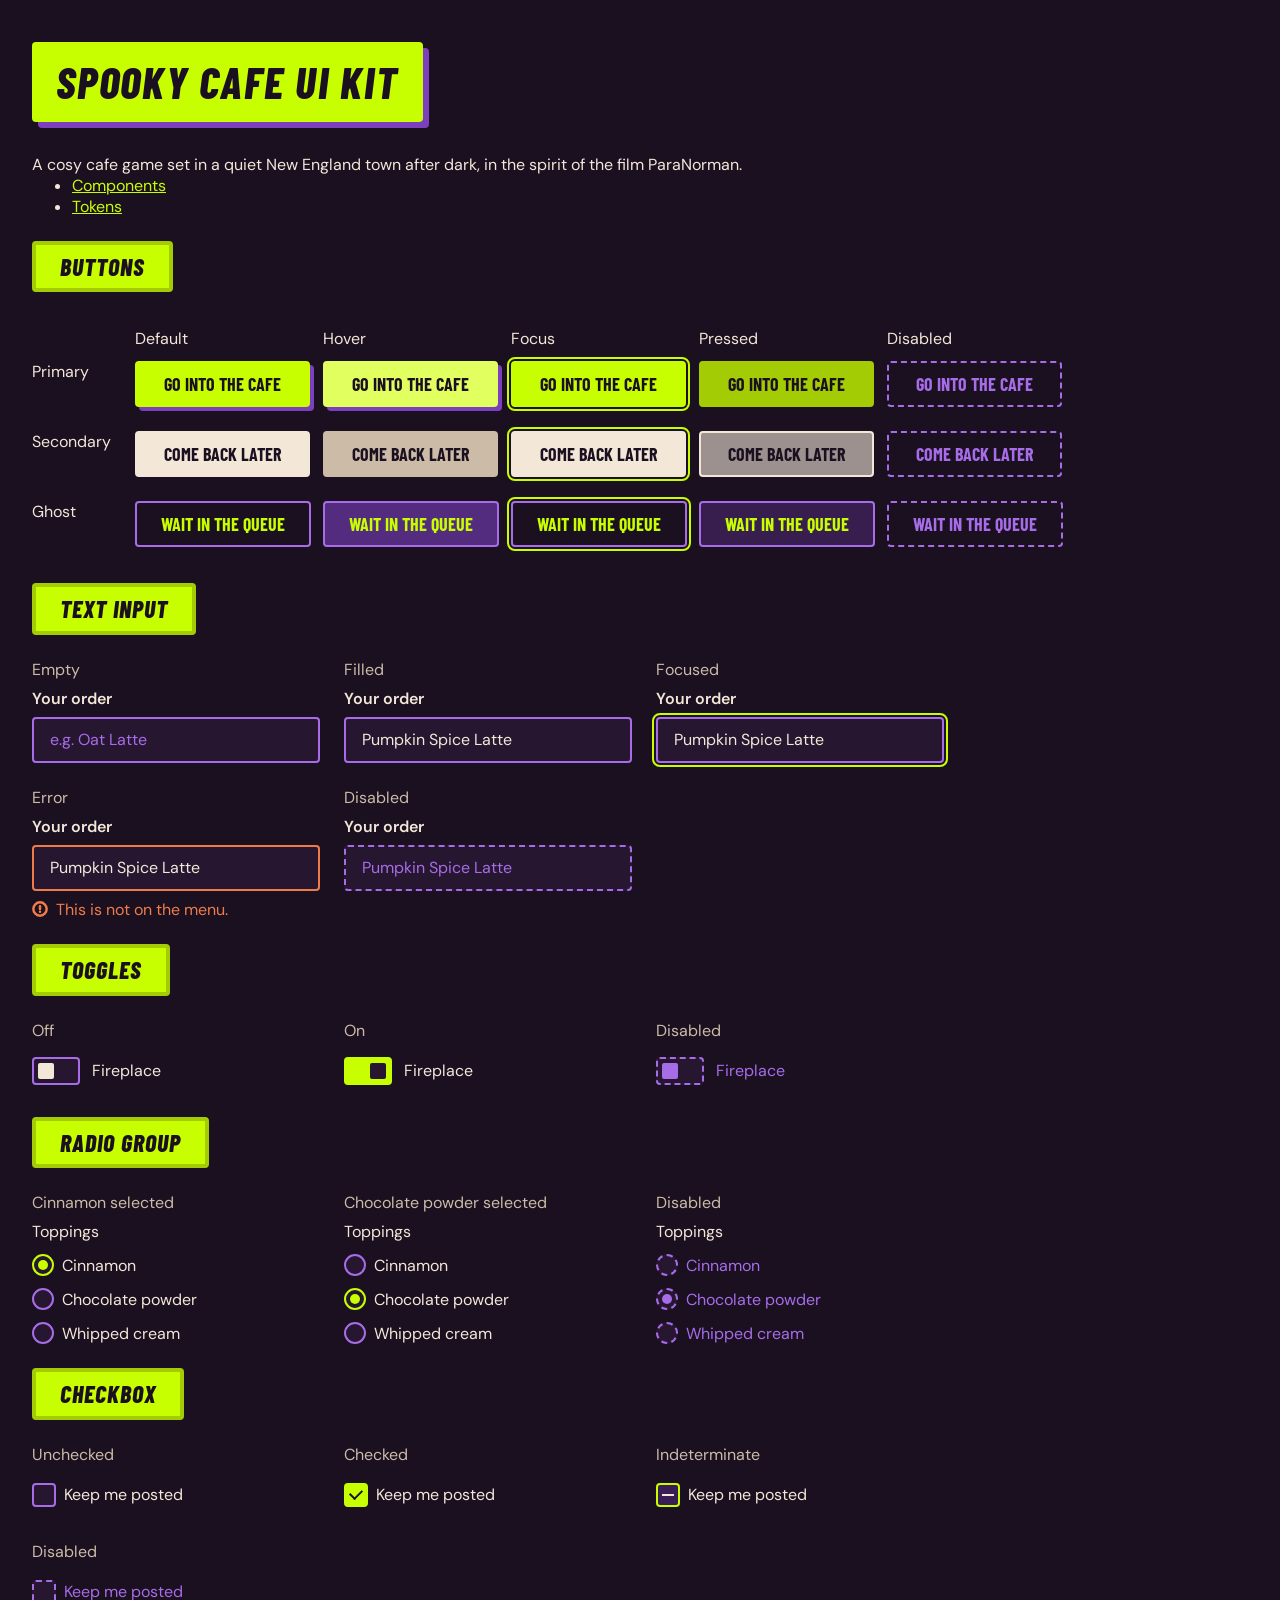
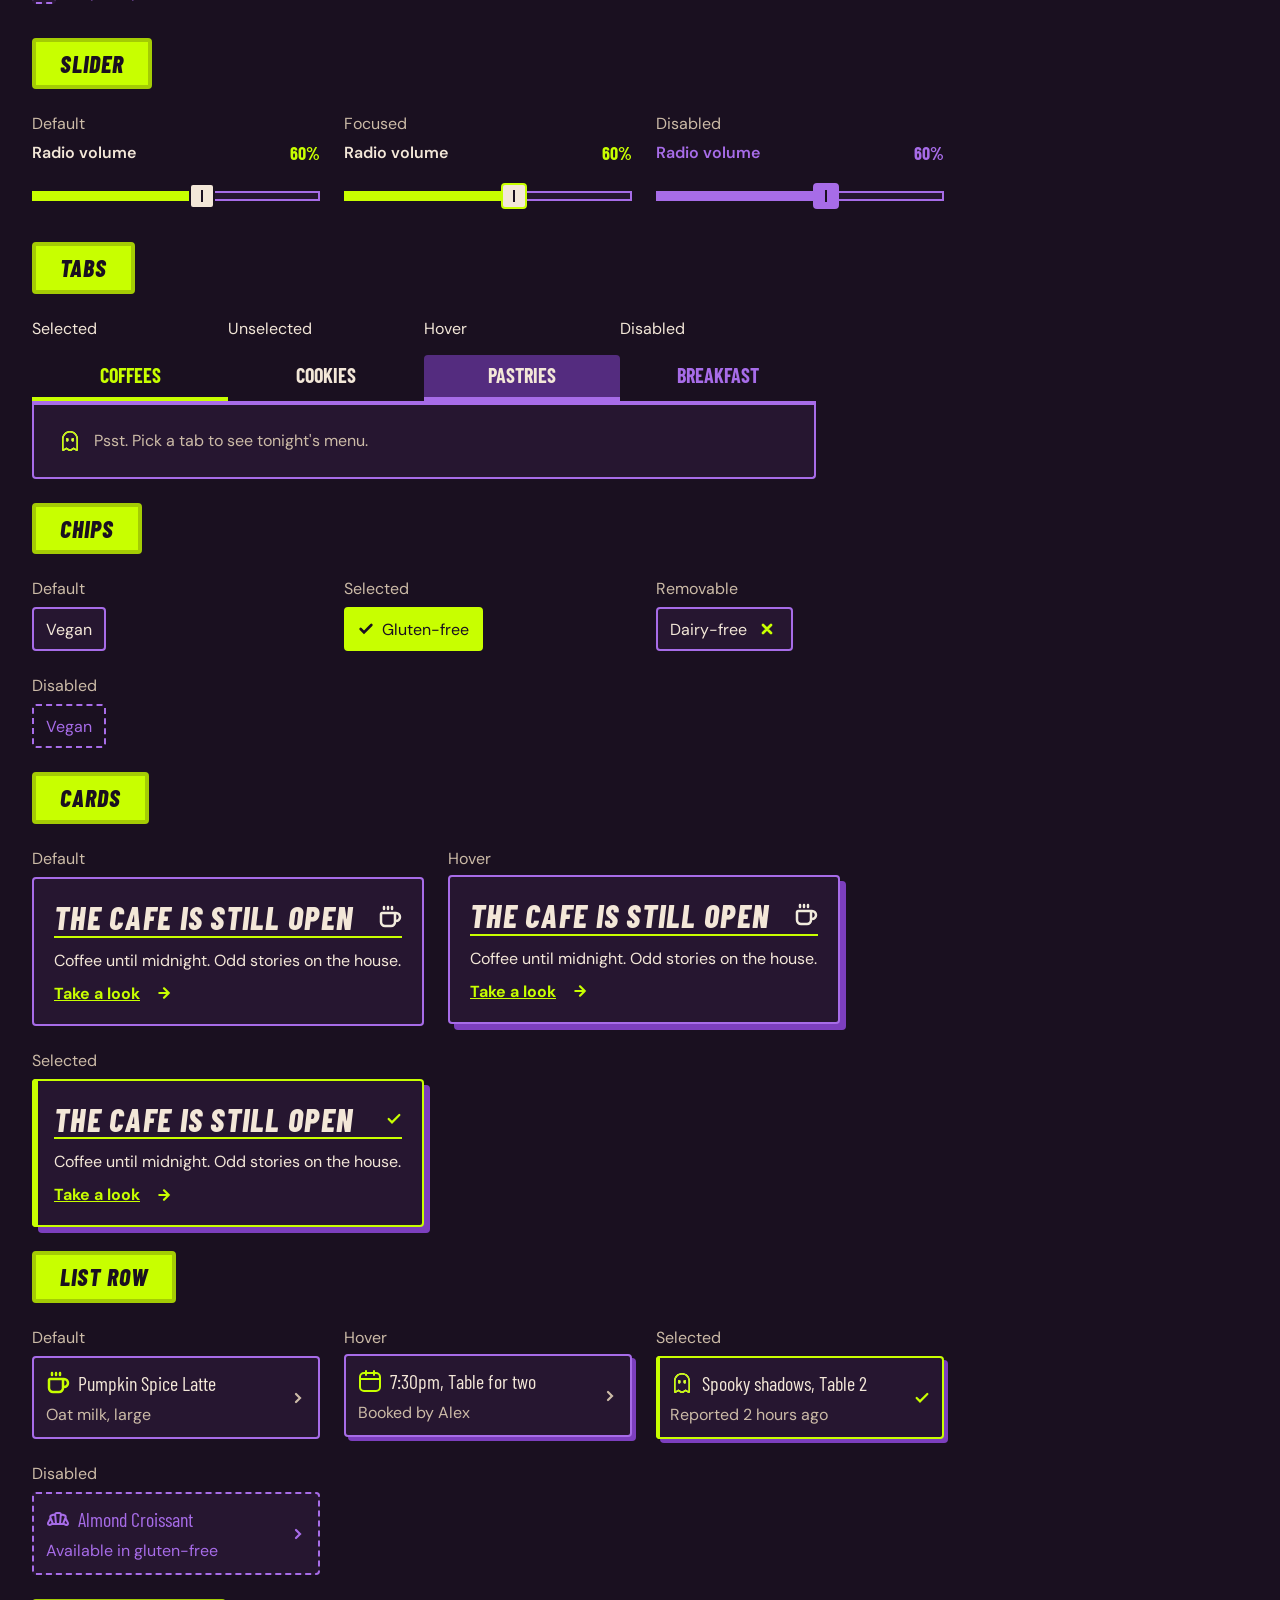
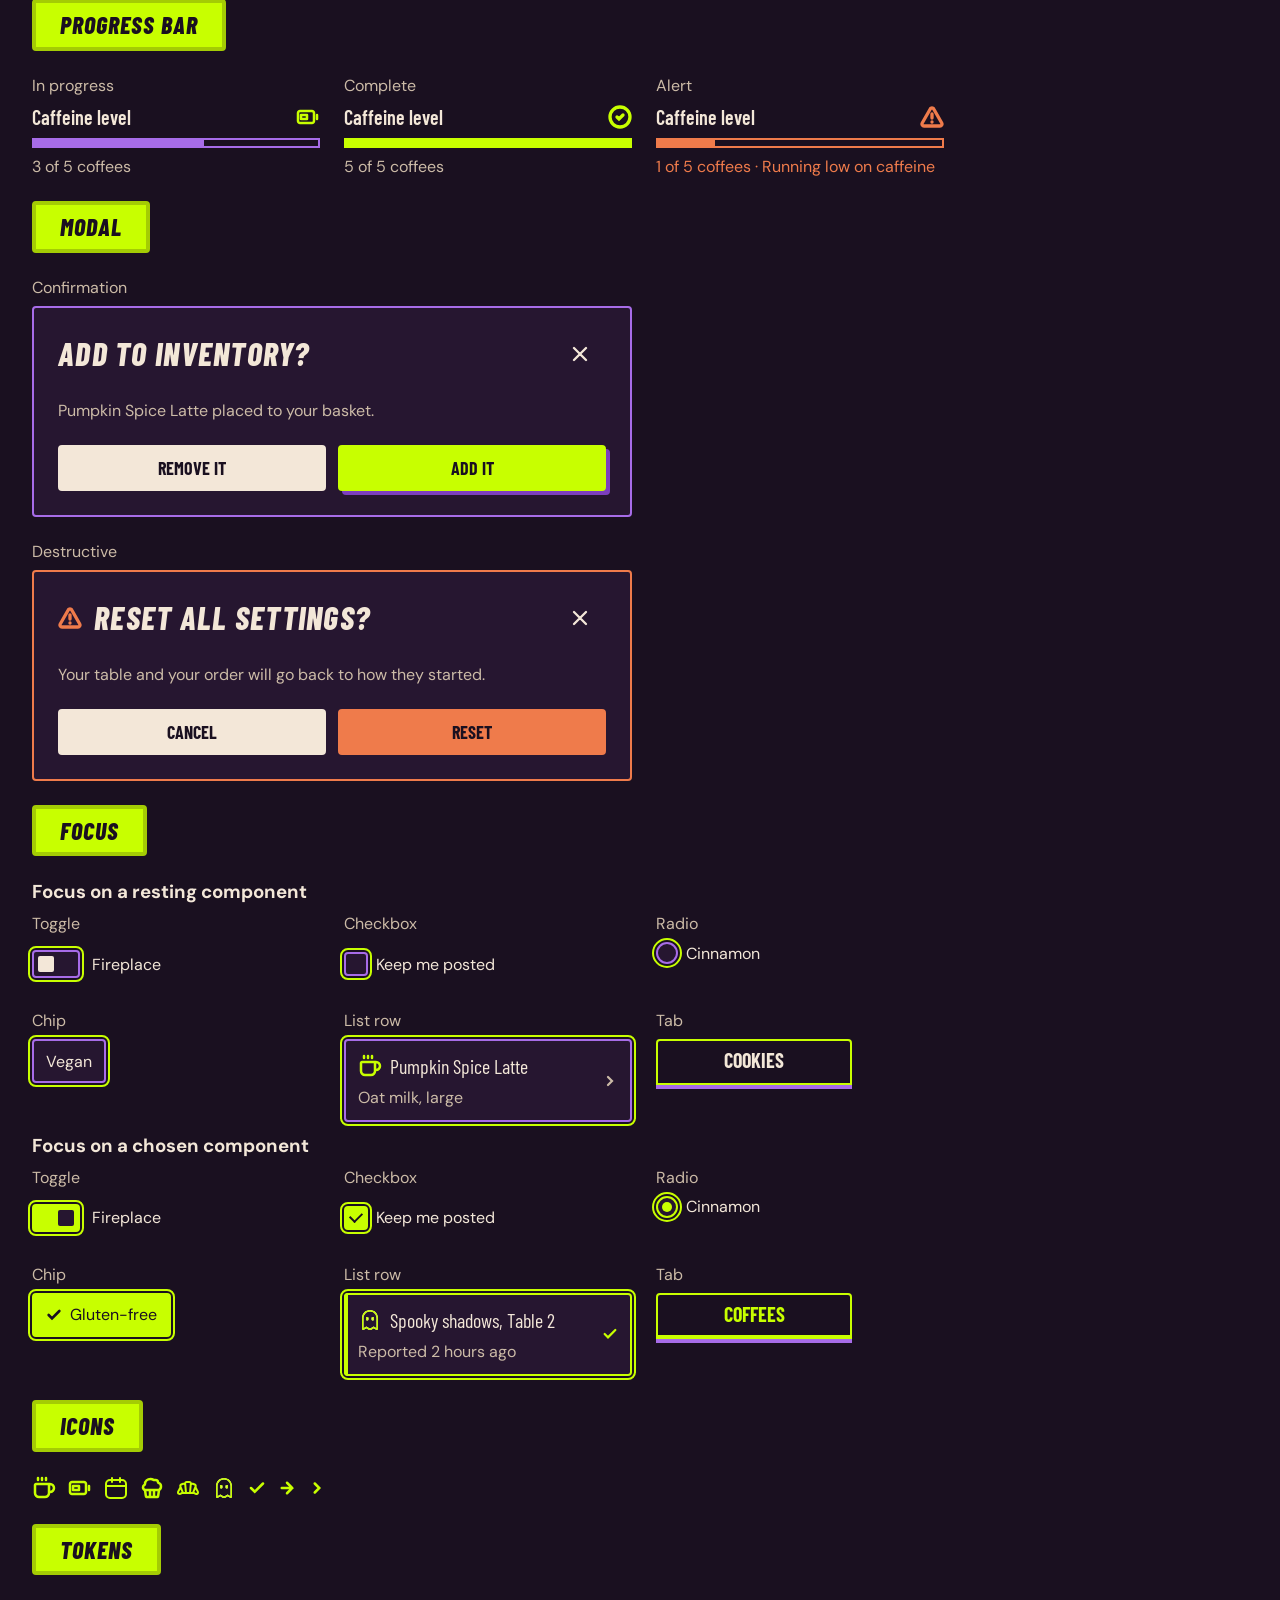
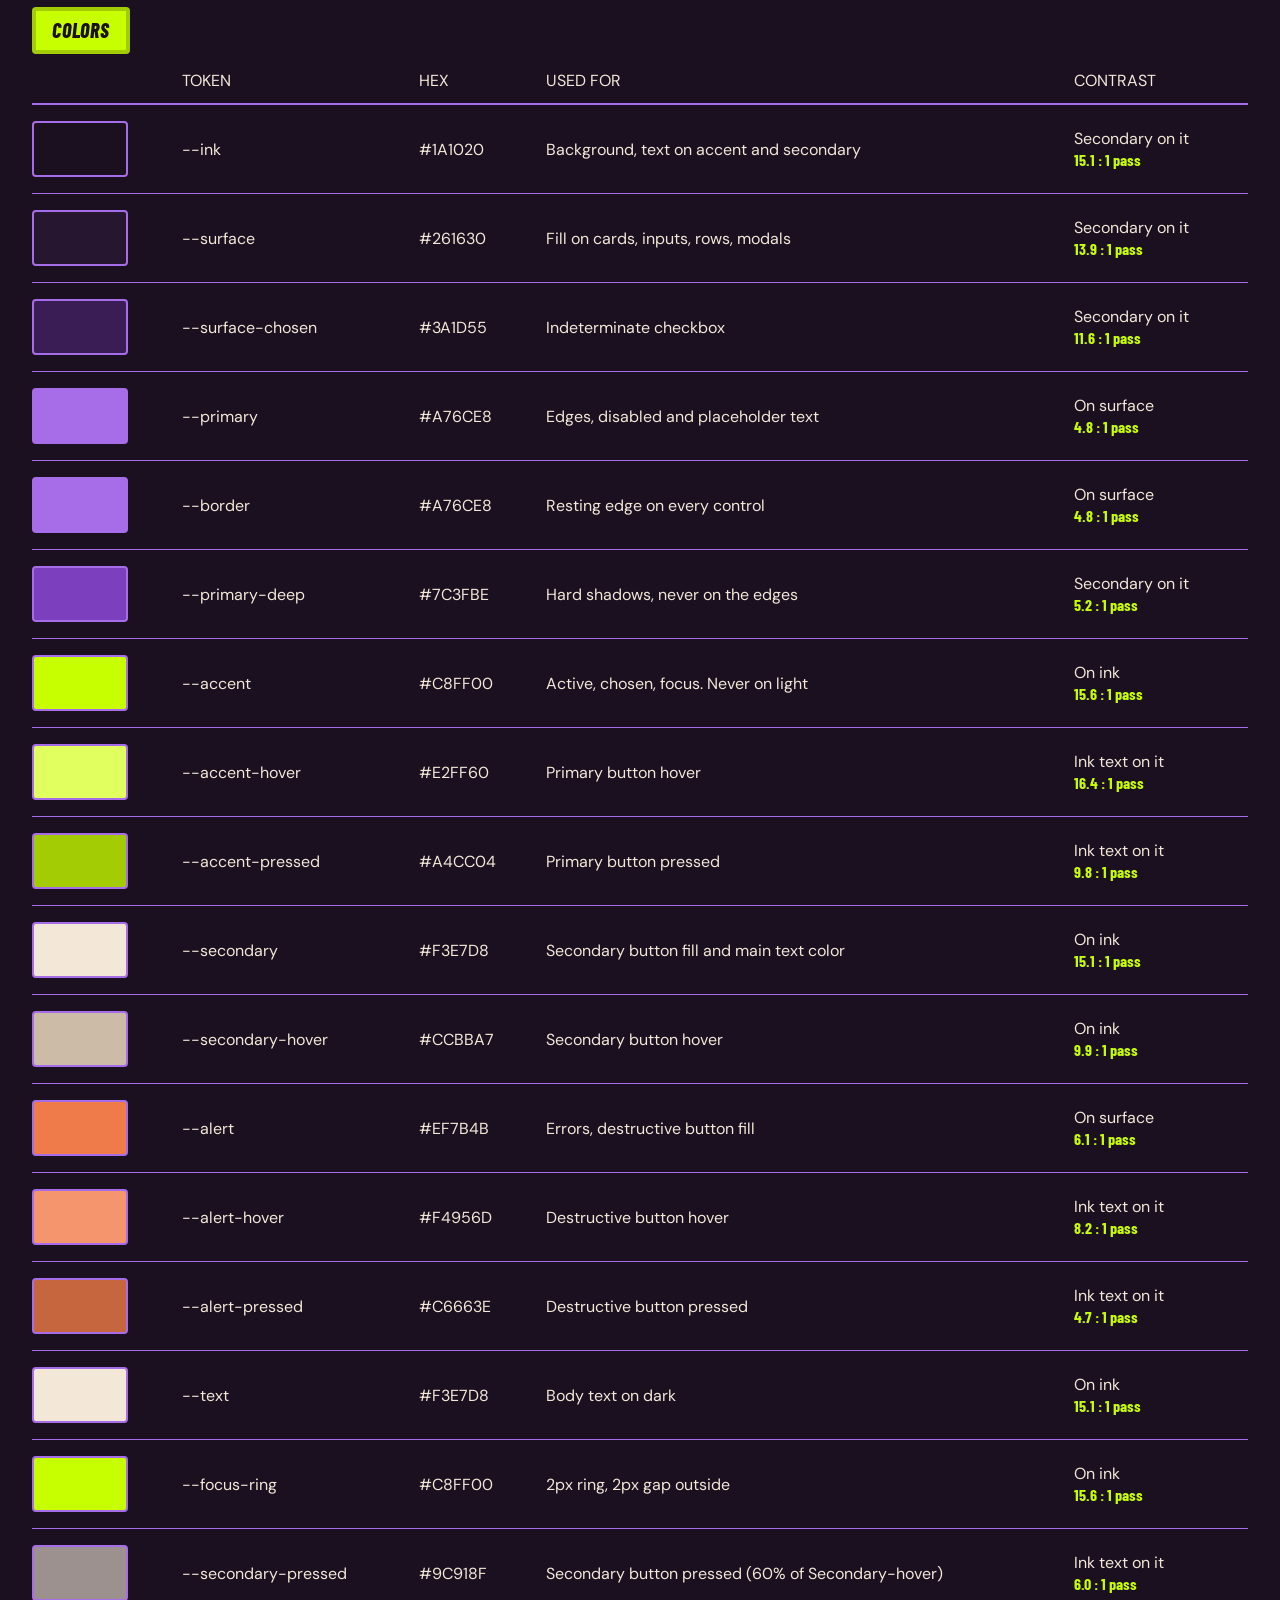
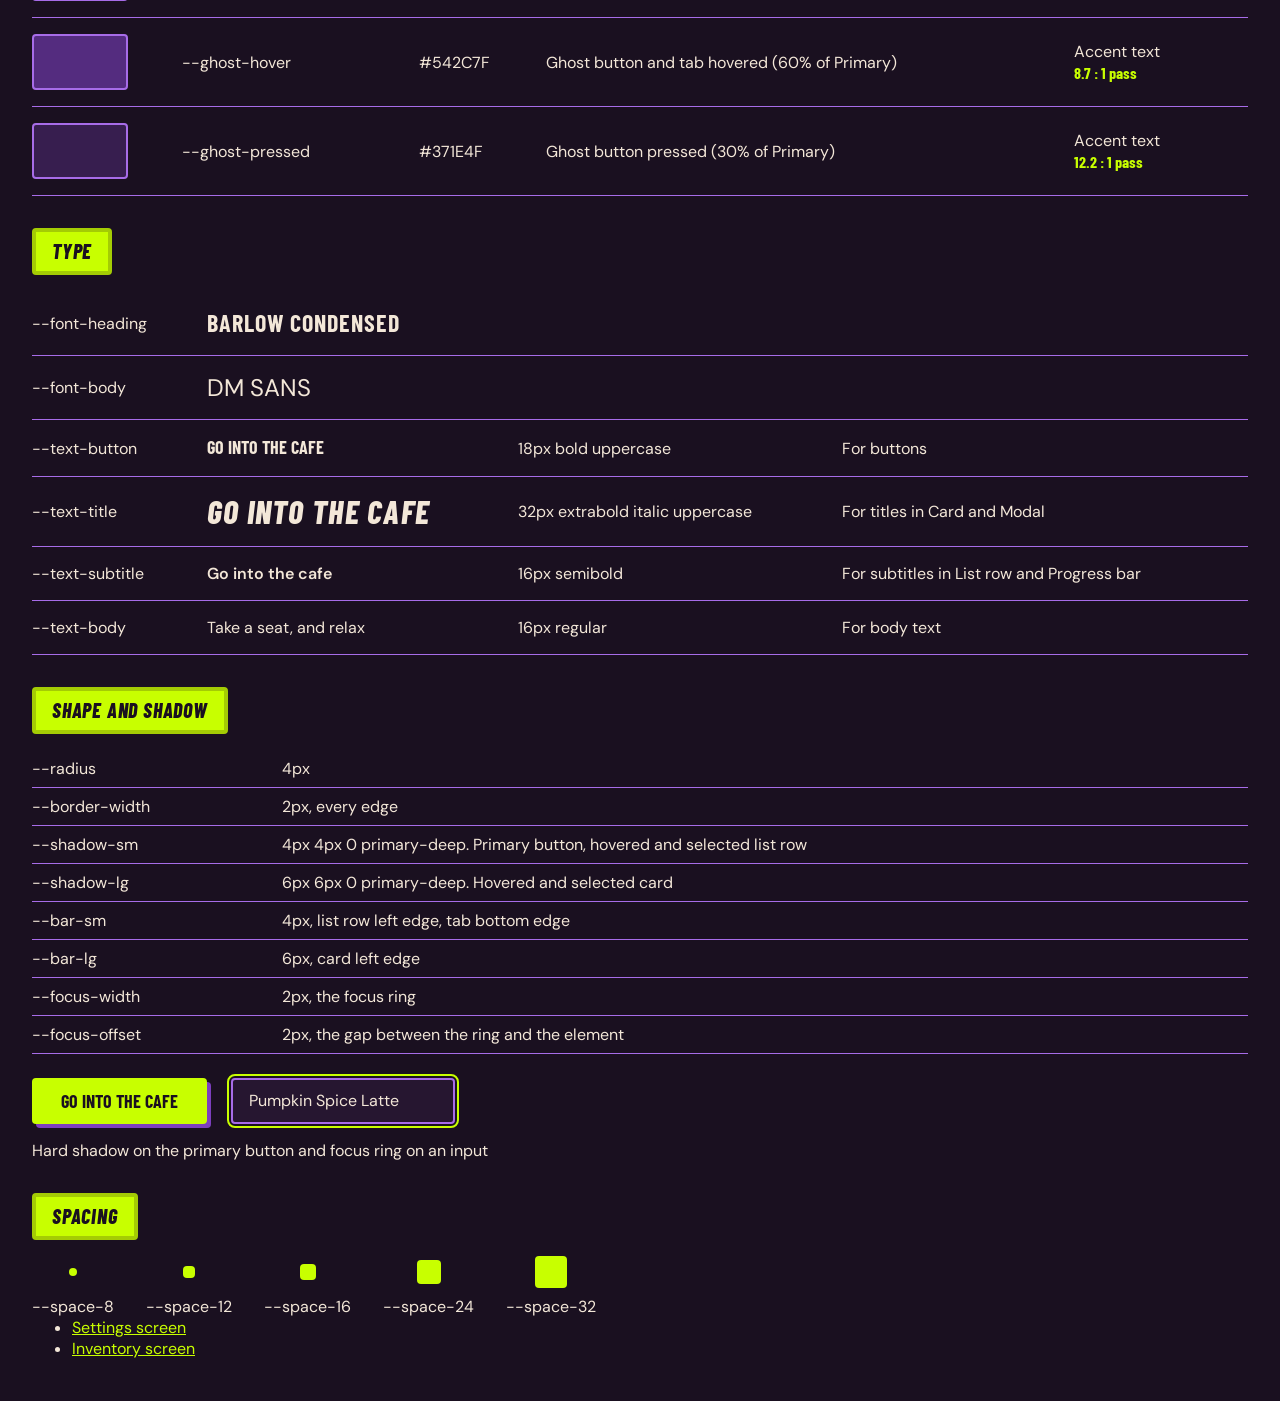
==== commit cd869e56: "Add content to tabs" ====
--- a/index.html
+++ b/index.html
@@ -30,8 +30,8 @@
   <script src="js/slider.js" defer></script>
   <script src="js/tabs.js" defer></script>
   <script src="js/chips.js" defer></script>
-  <script src="js/progress.js" defer></script>
   <script src="js/modal.js" defer></script>
+  <script src="js/kit.js" defer></script>
 </head>
 <body>
 
@@ -303,7 +303,7 @@
         </div>
     </section>
 
-    <section id="tabs" class="kit-section">
+    <section id="tabs" class="kit-section is-teasing">
       <h2 class="text-title">Tabs</h2>
       <!-- One tablist holds all four states, so the labels sit in their own row above it.
            The wrapper scrolls both rows together on narrow screens -->
@@ -322,10 +322,114 @@
         </div>
       </div>
 
-      <div class="tab-panel" role="tabpanel" id="panel-coffees" aria-labelledby="tab-coffees" tabindex="0">...</div>
-      <div class="tab-panel" role="tabpanel" id="panel-cookies" aria-labelledby="tab-cookies" tabindex="0" hidden>...</div>
-      <div class="tab-panel" role="tabpanel" id="panel-pastries" aria-labelledby="tab-pastries" tabindex="0" hidden>...</div>
-      <div class="tab-panel" role="tabpanel" id="panel-breakfast" aria-labelledby="tab-breakfast" tabindex="0" hidden>...</div>
+      <div class="tab-panel" role="tabpanel" id="panel-coffees" aria-labelledby="tab-coffees" tabindex="0">
+        <p class="menu-teaser">
+          <img src="icons/ghost.svg" alt="" width="24" height="24">
+          Psst. Pick a tab to see tonight's menu.
+        </p>
+        <ul class="menu-list">
+          <li class="menu-item">
+            <img src="icons/coffee-lime.svg" alt="" width="24" height="24">
+            <span class="menu-item-text">
+              <span class="menu-item-name">Pumpkin Spice Latte</span>
+              <span class="menu-item-note">Pumpkin, spice, and everything nice</span>
+            </span>
+            <span class="menu-item-price">$4.50</span>
+          </li>
+          <li class="menu-item">
+            <img src="icons/coffee-lime.svg" alt="" width="24" height="24">
+            <span class="menu-item-text">
+              <span class="menu-item-name">Oat Latte</span>
+              <span class="menu-item-note">Smooth and velvety</span>
+            </span>
+            <span class="menu-item-price">$3.80</span>
+          </li>
+          <li class="menu-item">
+            <img src="icons/coffee-lime.svg" alt="" width="24" height="24">
+            <span class="menu-item-text">
+              <span class="menu-item-name">Black Cat Espresso</span>
+              <span class="menu-item-note">Dark and warm</span>
+            </span>
+            <span class="menu-item-price">$3.20</span>
+          </li>
+        </ul>
+      </div>
+      <div class="tab-panel" role="tabpanel" id="panel-cookies" aria-labelledby="tab-cookies" tabindex="0" hidden>
+        <ul class="menu-list">
+          <li class="menu-item">
+            <img src="icons/cupcake.svg" alt="" width="24" height="24">
+            <span class="menu-item-text">
+              <span class="menu-item-name">Ginger Snaps</span>
+              <span class="menu-item-note">Crisp, with a warm kick</span>
+            </span>
+            <span class="menu-item-price">$2.00</span>
+          </li>
+          <li class="menu-item">
+            <img src="icons/cupcake.svg" alt="" width="24" height="24">
+            <span class="menu-item-text">
+              <span class="menu-item-name">Oat and Raisin</span>
+              <span class="menu-item-note">Soft and chewy</span>
+            </span>
+            <span class="menu-item-price">$2.20</span>
+          </li>
+          <li class="menu-item">
+            <img src="icons/ghost.svg" alt="" width="24" height="24">
+            <span class="menu-item-text">
+              <span class="menu-item-name">Ghost Sugar Cookies</span>
+              <span class="menu-item-note">Iced white, friendly faces</span>
+            </span>
+            <span class="menu-item-price">$2.50</span>
+          </li>
+        </ul>
+      </div>
+      <div class="tab-panel" role="tabpanel" id="panel-pastries" aria-labelledby="tab-pastries" tabindex="0" hidden>
+        <ul class="menu-list">
+          <li class="menu-item">
+            <img src="icons/pastry-lime.svg" alt="" width="24" height="24">
+            <span class="menu-item-text">
+              <span class="menu-item-name">Almond Croissant</span>
+              <span class="menu-item-note">Flaky, baked under rthe moon light</span>
+            </span>
+            <span class="menu-item-price">$3.50</span>
+          </li>
+          <li class="menu-item">
+            <img src="icons/pastry-lime.svg" alt="" width="24" height="24">
+            <span class="menu-item-text">
+              <span class="menu-item-name">Cinnamon Swirl</span>
+              <span class="menu-item-note">Sticky glaze on top</span>
+            </span>
+            <span class="menu-item-price">$3.20</span>
+          </li>
+          <li class="menu-item">
+            <img src="icons/pastry-lime.svg" alt="" width="24" height="24">
+            <span class="menu-item-text">
+              <span class="menu-item-name">Apple Turnover</span>
+              <span class="menu-item-note">Local apples, served warm</span>
+            </span>
+            <span class="menu-item-price">$3.80</span>
+          </li>
+        </ul>
+      </div>
+      <div class="tab-panel" role="tabpanel" id="panel-breakfast" aria-labelledby="tab-breakfast" tabindex="0" hidden>
+        <ul class="menu-list">
+          <li class="menu-item">
+            <img src="icons/calendar.svg" alt="" width="24" height="24">
+            <span class="menu-item-text">
+              <span class="menu-item-name">Porridge with Maple</span>
+              <span class="menu-item-note">Vermont maple syrup</span>
+            </span>
+            <span class="menu-item-price">$5.50</span>
+          </li>
+          <li class="menu-item">
+            <img src="icons/calendar.svg" alt="" width="24" height="24">
+            <span class="menu-item-text">
+              <span class="menu-item-name">Eggs on Toast</span>
+              <span class="menu-item-note">Two eggs, sourdough</span>
+            </span>
+            <span class="menu-item-price">$6.00</span>
+          </li>
+        </ul>
+      </div>
     </section>
 
     <section id="chips" class="kit-section">
--- a/css/tokens.css
+++ b/css/tokens.css
@@ -38,7 +38,7 @@
   /* Type */
   --font-heading: "Barlow Condensed", "Arial Narrow", sans-serif;
   --font-body: "DM Sans", system-ui, sans-serif;
-  --text-button: 1.125rem;          /* 18px bold uppercase, tracking 0.05em. Buttons and the slider value. Tab labels are 20px */
+  --text-button: 1.125rem;          /* 18px bold uppercase, no tracking. Buttons and the slider value. Tab labels are 20px */
   --text-title: 2rem;             /* 32px extrabold italic uppercase. Card and modal*/
   --text-subtitle: 1rem;            /* 16px semibold DM Sans. Subtitles in list row and progress bar */
   --text-body: 1rem;                /* 16px regular. Body text */
@@ -50,14 +50,14 @@
   --weight-heading: 700;
   --weight-title: 800;
   --tracking-heading: 0.04em;       /* headings, uppercase */
-  --tracking-button: 0.05em;        /* buttons and tabs, uppercase */
+  --tracking-button: 0;             /* buttons, uppercase. 0 as in Figma, the font's own spacing */
 
   /* Spacing */
   --space-8: 8px;
   --space-12: 12px;
   --space-16: 16px;
-  --space-24: 24px;
-  --space-32: 32px;                 /* button side padding */
+  --space-24: 24px;                 /* button side padding, the least a long label gets */
+  --space-32: 32px;
 
   /* Shape */
   --radius: 4px;
@@ -69,6 +69,7 @@
   --focus-width: 2px;
   --focus-offset: 2px;
   --control-height: 46px;           /* buttons, fixed height in every variant. 2 px border always present */
+  --button-min-width: 175px;        /* Figma button width. Labels sit centred, longer ones grow the button */
   --touch-target: 44px;             /* minimum hit area for any control */
 
   /* Scrim behind a modal */
--- a/css/kit.css
+++ b/css/kit.css
@@ -1,7 +1,18 @@
 /* Layout for the kit page only. The game screens do not load this file */
 
+/* The page sits on the 12 column layout grid: 1224 px of content, centred on desktop.
+   Narrower screens keep the tablet margin, phones the phone margin */
 body {
-  margin: 42px 80px;
+  --page-margin: var(--margin-tablet);
+  --content-width: calc(var(--grid-columns) * var(--grid-column-width) + (var(--grid-columns) - 1) * var(--grid-gutter));
+  width: min(100% - 2 * var(--page-margin), var(--content-width));
+  margin: 42px auto;
+}
+
+@media (max-width: 767px) {
+  body {
+    --page-margin: var(--margin-phone);
+  }
 }
 
 h1 {
@@ -42,12 +53,15 @@
   margin-bottom: var(--space-8);
 }
 
-/* Every cell gets the same width, so the states line up in columns across rows.
-   14rem fits the widest button. Narrow screens get fewer columns */
+/* Every cell spans whole columns of the layout grid, so the states line up from section to section.
+   3 columns (288 px) by default. Fixed widths, so the components do not stretch with the window.
+   Capped at 100%, so phones get one column */
 .states {
+  --span: 3;
+  --cell: calc(var(--span) * var(--grid-column-width) + (var(--span) - 1) * var(--grid-gutter));
   display: grid;
-  grid-template-columns: repeat(auto-fill, minmax(min(14rem, 100%), 1fr));
-  gap: var(--space-12);
+  grid-template-columns: repeat(auto-fill, min(var(--cell), 100%));
+  gap: var(--grid-gutter);
 }
 
 .state {
@@ -87,24 +101,14 @@
   padding-right: var(--space-24);
 }
 
-/* slider states*/
-#slider .states {
-  grid-template-columns: repeat(auto-fit, minmax(min(14rem, 100%), 1fr));
-}
-
-/* card states*/
+/* card states, 4 columns (392 px) */
 #cards .states {
-  grid-template-columns: repeat(auto-fill, minmax(min(360px, 100%), 1fr));
-}
-
-/*list row states*/
-#list-row .states {
-  grid-template-columns: repeat(auto-fill, minmax(min(270px, 100%), 1fr));
-}
-
-/* modal states*/
+  --span: 4;
+}
+
+/* modal states, 6 columns (600 px) */
 #modal .states {
-  grid-template-columns: repeat(auto-fill, minmax(min(560px, 100%), 1fr));
+  --span: 6;
 }
 
 /* tabs*/
@@ -127,6 +131,98 @@
 .tab-captions span {
   width: var(--tab-width);
   flex-shrink: 0;
+}
+
+/* Tab panel demo: a small cafe menu on a surface, hanging from the tab bar.
+   As wide as the four tabs. The tab bar line is its top edge */
+#tabs .tab-panel {
+  width: min(4 * var(--tab-width), 100%);
+  padding: var(--space-8) var(--space-24);
+  background: var(--surface);
+  border: var(--border-width) solid var(--border);
+  border-top: none;
+  border-radius: 0 0 var(--radius) var(--radius);
+}
+
+.menu-list {
+  list-style: none;
+  padding: 0;
+  margin: 0;
+}
+
+/* Icon, name and note, price on the right. A thin line between items */
+.menu-item {
+  display: flex;
+  align-items: center;
+  gap: var(--space-12);
+  padding: var(--space-16) 0;
+}
+
+.menu-item + .menu-item {
+  border-top: 1px solid var(--border);
+}
+
+.menu-item-text {
+  flex: 1;
+  display: flex;
+  flex-direction: column;
+}
+
+/* Same as the list row title */
+.menu-item-name {
+  font-family: var(--font-heading);
+  font-size: 20px;
+  font-weight: var(--weight-strong);
+}
+
+/* Muted secondary on surface 9.0 */
+.menu-item-note {
+  color: var(--text-muted);
+}
+
+/* Lime on surface 14.32 */
+.menu-item-price {
+  font-family: var(--font-heading);
+  font-size: var(--text-button);
+  font-weight: var(--weight-heading);
+  color: var(--accent);
+}
+
+/* Teaser: the menu stays hidden until a tab is chosen. kit.js removes is-teasing */
+.menu-teaser {
+  display: none;
+}
+
+#tabs.is-teasing .menu-teaser {
+  display: flex;
+  align-items: center;
+  gap: var(--space-12);
+  padding: var(--space-16) 0;
+  color: var(--text-muted);
+}
+
+#tabs.is-teasing .menu-list {
+  display: none;
+}
+
+/* Items fade in one after another each time a panel opens. Reduced motion turns this off in base.css */
+.menu-item {
+  animation: menu-reveal 240ms var(--ease) backwards;
+}
+
+.menu-item:nth-child(2) {
+  animation-delay: 80ms;
+}
+
+.menu-item:nth-child(3) {
+  animation-delay: 160ms;
+}
+
+@keyframes menu-reveal {
+  from {
+    opacity: 0;
+    transform: translateY(-6px);
+  }
 }
 
 /* icons */
@@ -281,4 +377,9 @@
   height: var(--size);
   background: var(--accent);
   border-radius: var(--radius);
+}
+
+/* state label*/
+.state-label {
+  color: var(--text-muted);
 }
--- a/css/components/button.css
+++ b/css/components/button.css
@@ -1,4 +1,5 @@
-/* Shared by every variant: size, shape and motion. */
+/* Shared by every variant: size, shape and motion.
+   Min width, not width, so a longer label or a user's own text spacing grows the button instead of clipping it */
 .button {
   font-family: var(--font-heading);
   font-size: var(--text-button);
@@ -10,8 +11,9 @@
   align-items: center;
   justify-content: center;
   gap: var(--space-8);
+  min-width: var(--button-min-width);
   height: var(--control-height);
-  padding: 0 var(--space-32);
+  padding: 0 var(--space-24);
   border: var(--border-width) solid transparent;
   border-radius: var(--radius);
   cursor: pointer;
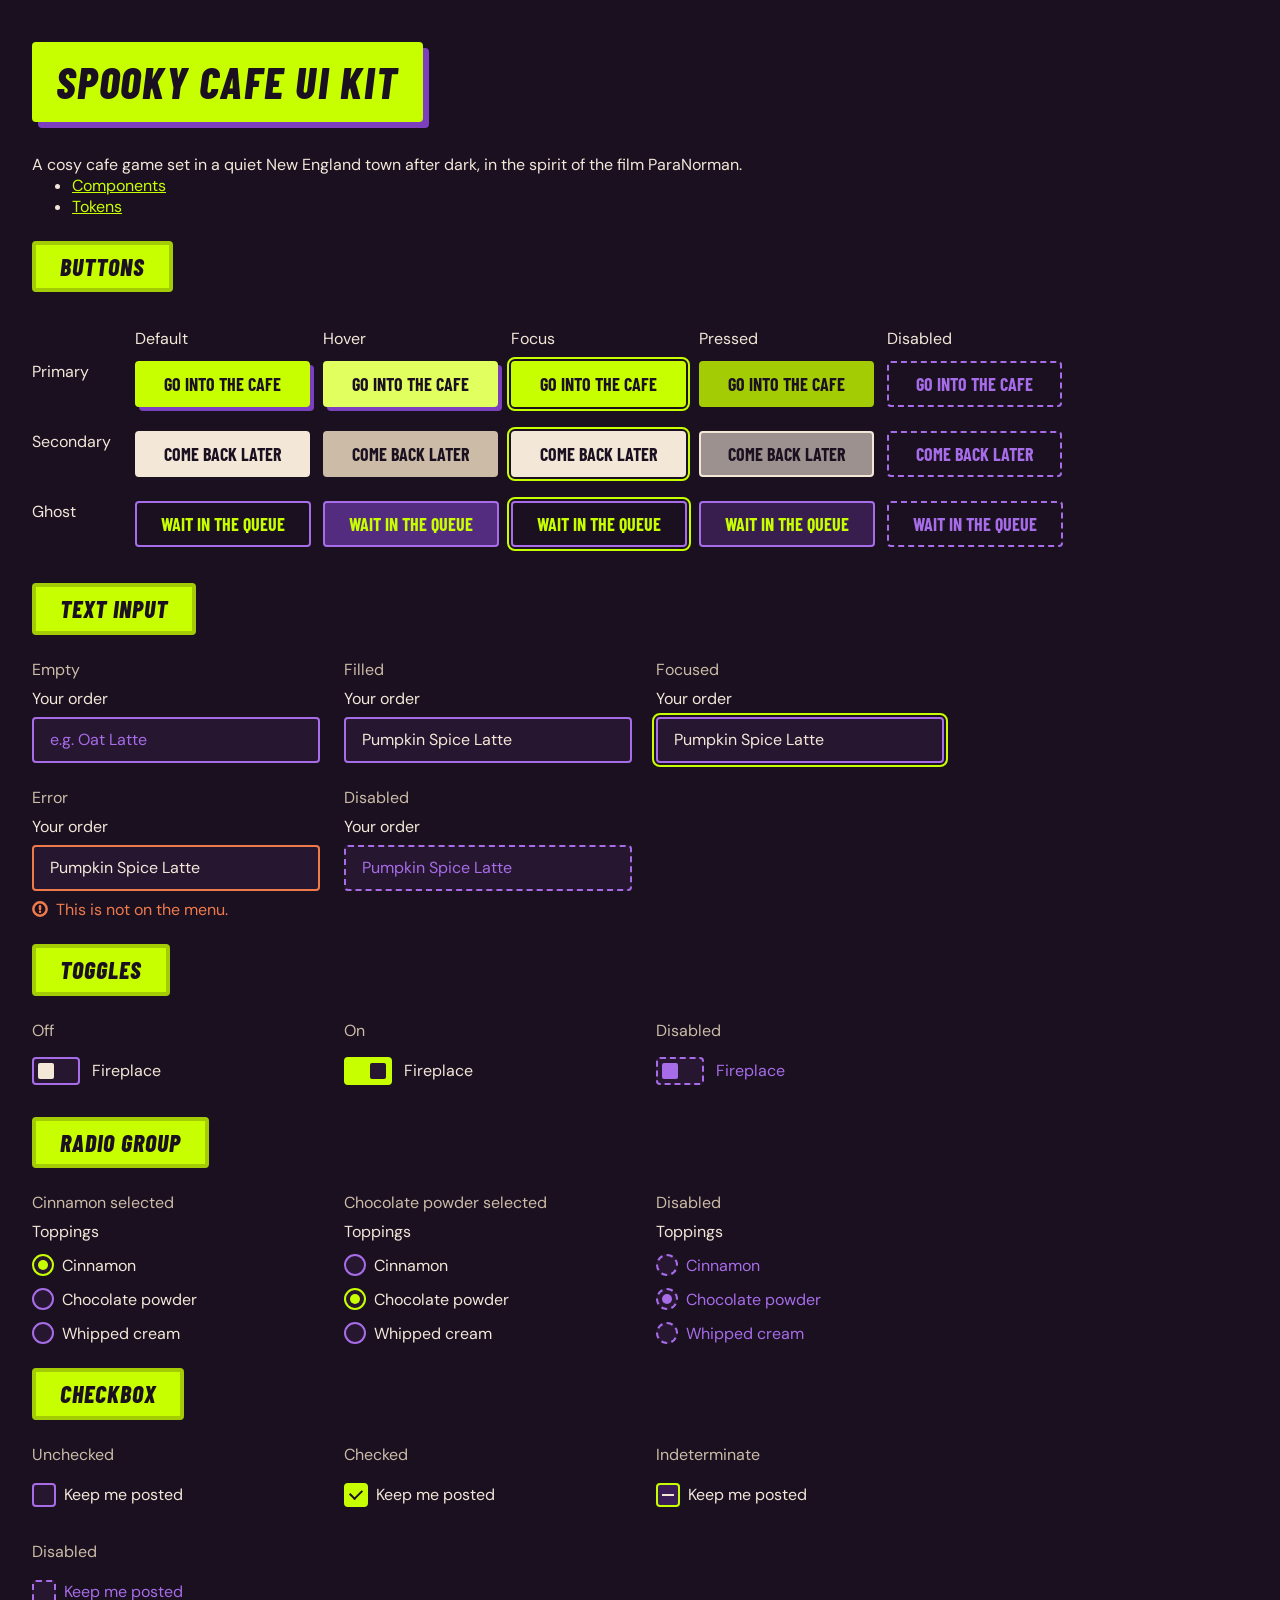
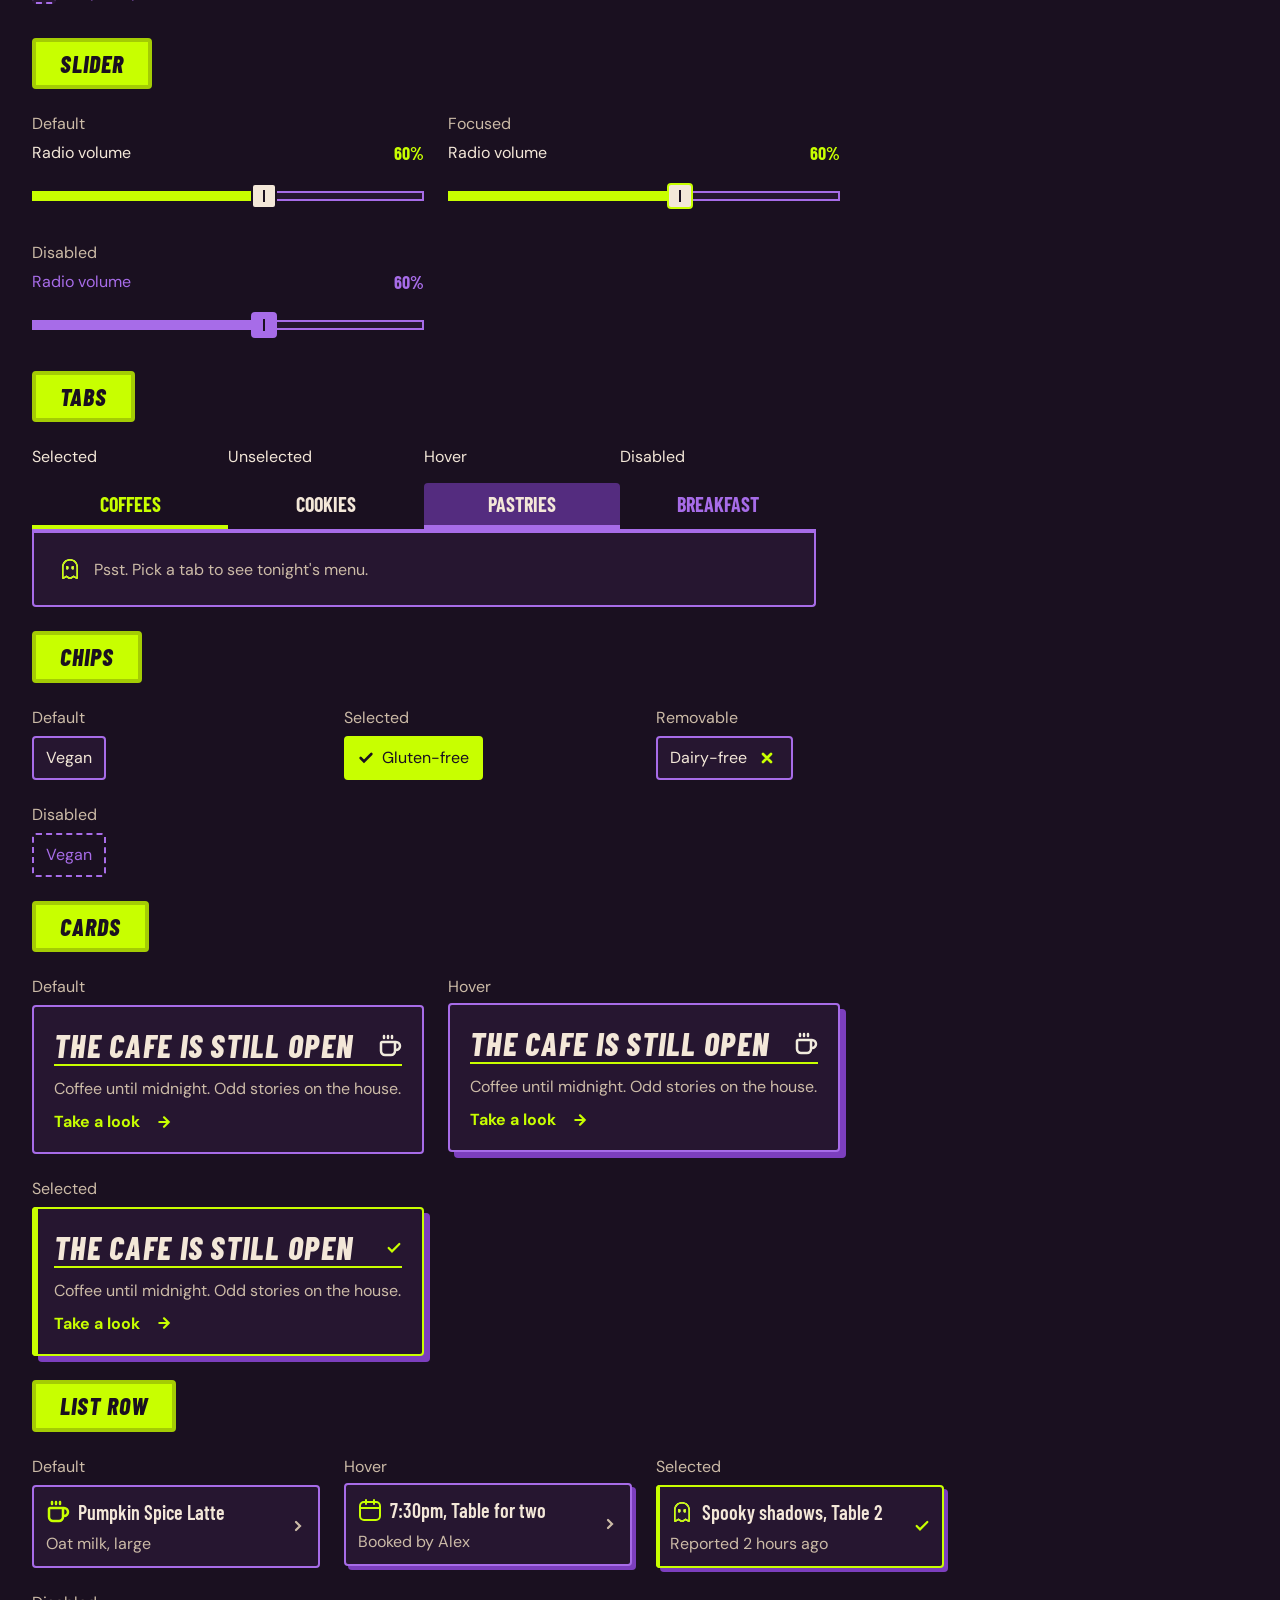
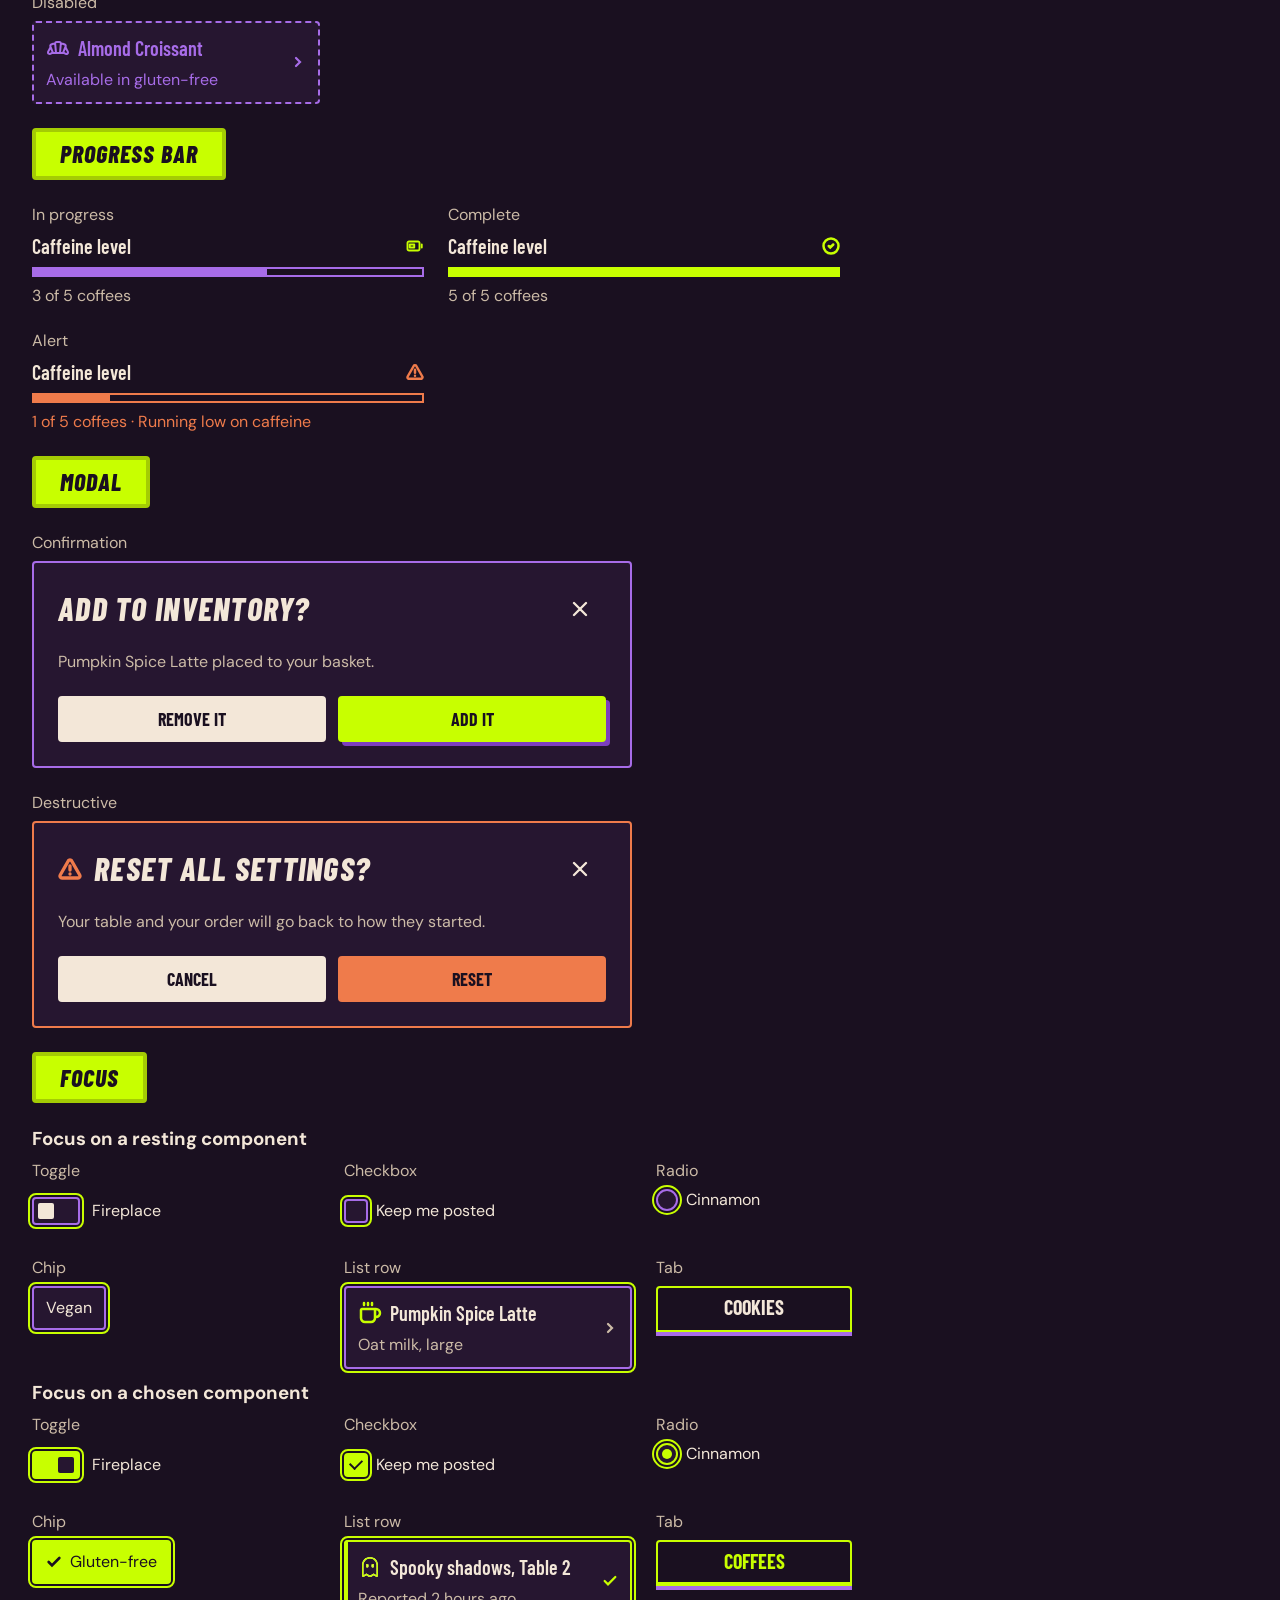
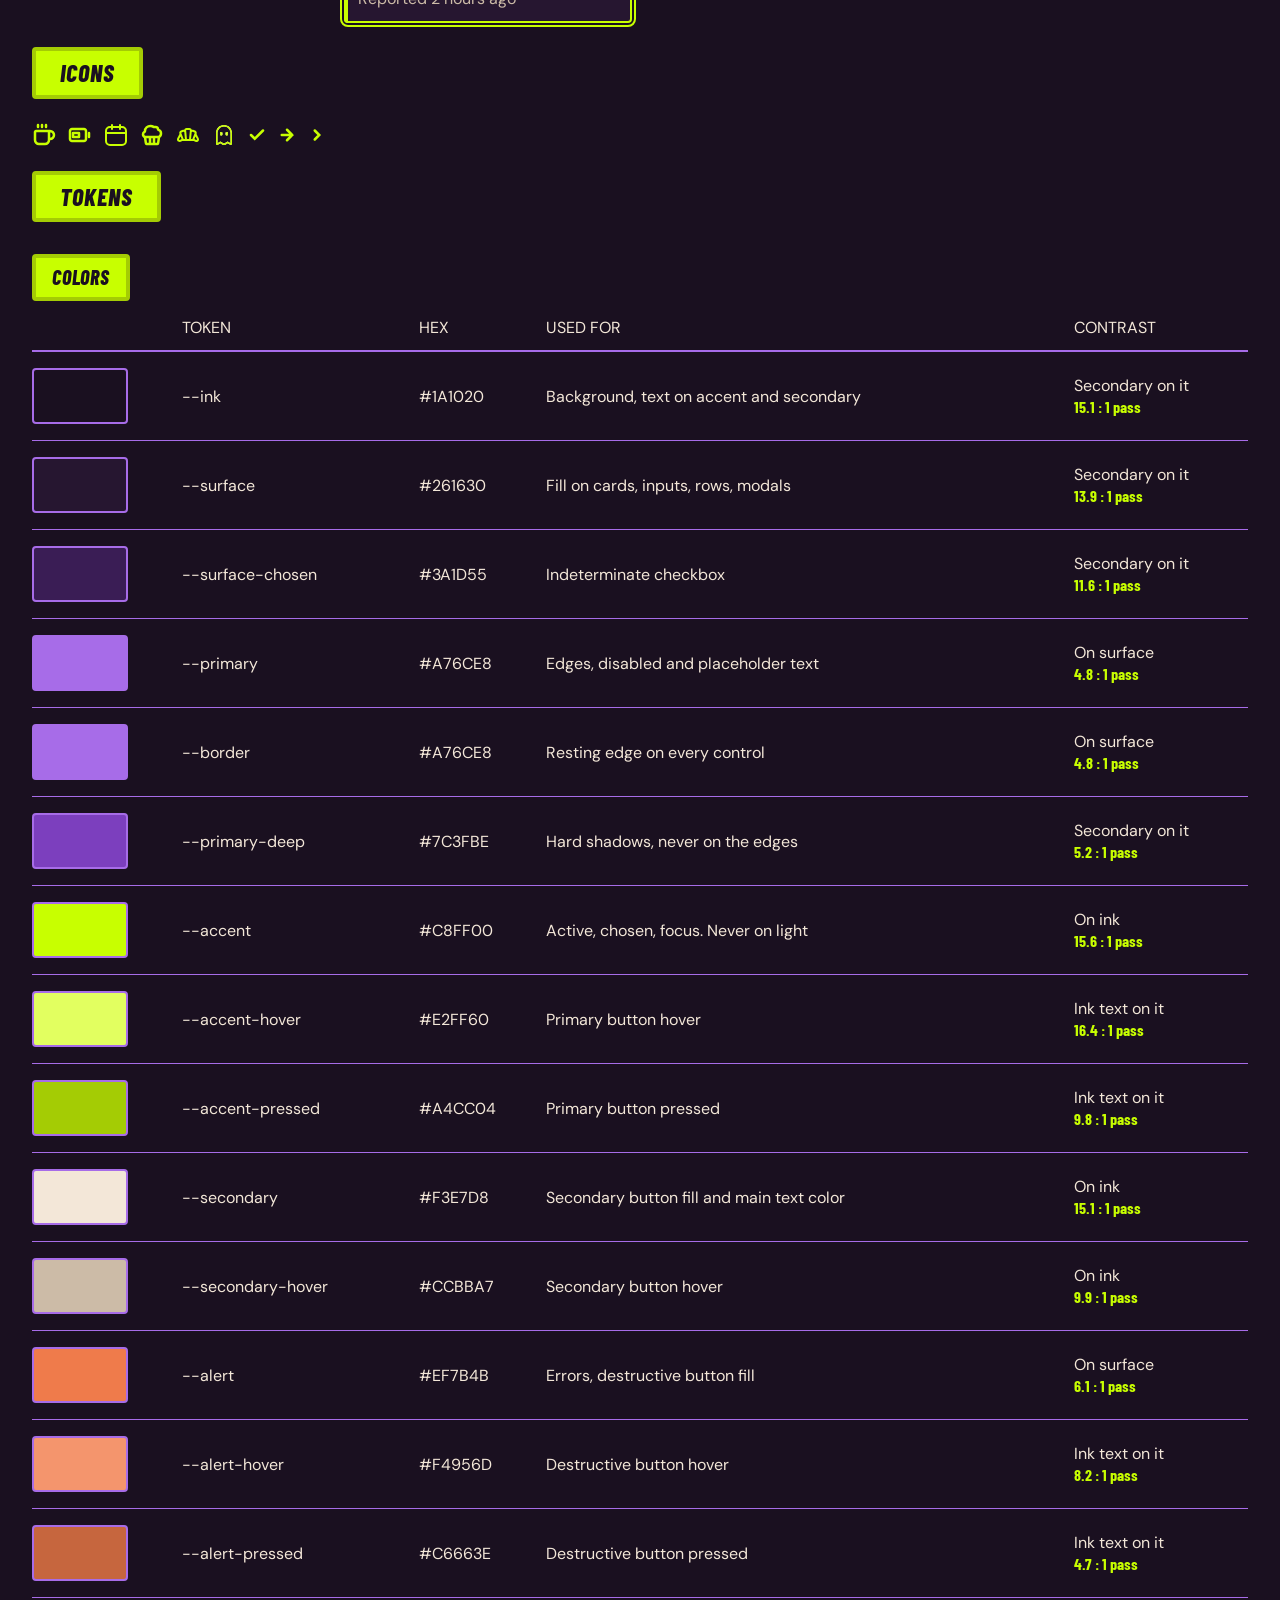
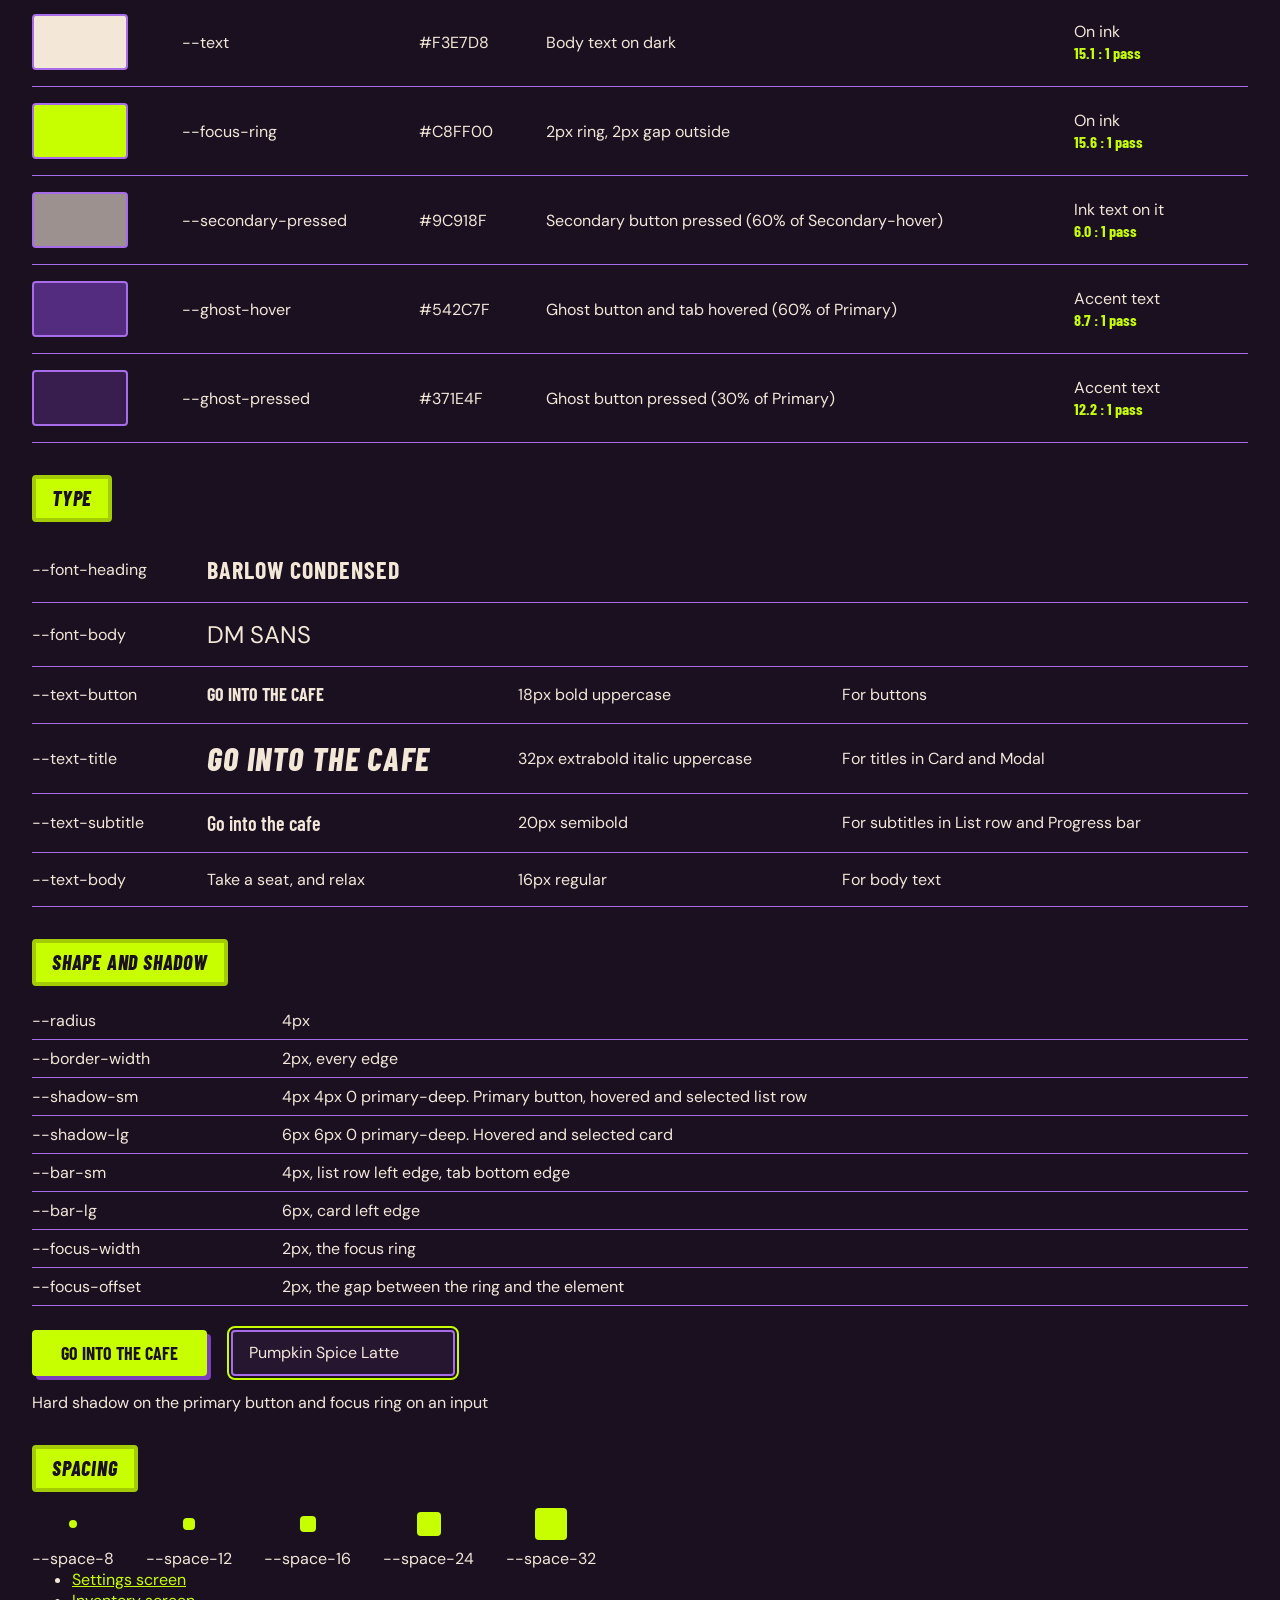
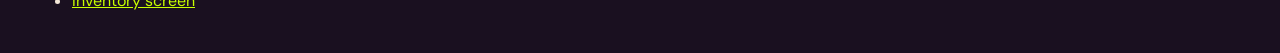
==== commit 356f0eac: "Design to code check fixes" ====
--- a/index.html
+++ b/index.html
@@ -584,7 +584,7 @@
           <div class="field">
             <div class="progress-bar-header">
               <label class="field-label" for="progress-bar-in-progress">Caffeine level</label>
-              <img class="progress-bar-icon" src="icons/battery.svg" alt="" width="24" height="24">
+              <img class="progress-bar-icon" src="icons/battery.svg" alt="" width="18" height="18">
             </div>
             <progress class="progress-bar" id="progress-bar-in-progress" value="3" max="5" aria-valuetext="3 of 5 coffees">3 of 5 coffees</progress>
             <span class="progress-bar-value" aria-hidden="true">3 of 5 coffees</span>
@@ -595,7 +595,7 @@
           <div class="field">
             <div class="progress-bar-header">
               <label class="field-label" for="progress-bar-complete">Caffeine level</label>
-              <img class="progress-bar-icon" src="icons/circle-check.svg" alt="" width="24" height="24">
+              <img class="progress-bar-icon" src="icons/circle-check.svg" alt="" width="18" height="18">
             </div>
             <progress class="progress-bar is-complete" id="progress-bar-complete" value="5" max="5" aria-valuetext="5 of 5 coffees">5 of 5 coffees</progress>
             <span class="progress-bar-value" aria-hidden="true">5 of 5 coffees</span>
@@ -606,7 +606,7 @@
           <div class="field">
             <div class="progress-bar-header">
               <label class="field-label" for="progress-bar-alert">Caffeine level</label>
-              <img class="progress-bar-icon" src="icons/triangle-alert.svg" alt="" width="24" height="24">
+              <img class="progress-bar-icon" src="icons/triangle-alert.svg" alt="" width="18" height="18">
             </div>
             <progress class="progress-bar is-alert" id="progress-bar-alert" value="1" max="5" aria-valuetext="1 of 5 coffees. Running low on caffeine">1 of 5 coffees</progress>
             <span class="progress-bar-value" aria-hidden="true">1 of 5 coffees · Running low on caffeine</span>
@@ -980,7 +980,7 @@
               <tr>
                 <th scope="row">--text-subtitle</th>
                 <td><span class="text-subtitle">Go into the cafe</span></td>
-                <td>16px semibold</td>
+                <td>20px semibold</td>
                 <td>For subtitles in List row and Progress bar</td>
               </tr>
               <tr>
--- a/css/tokens.css
+++ b/css/tokens.css
@@ -40,7 +40,7 @@
   --font-body: "DM Sans", system-ui, sans-serif;
   --text-button: 1.125rem;          /* 18px bold uppercase, no tracking. Buttons and the slider value. Tab labels are 20px */
   --text-title: 2rem;             /* 32px extrabold italic uppercase. Card and modal*/
-  --text-subtitle: 1rem;            /* 16px semibold DM Sans. Subtitles in list row and progress bar */
+  --text-subtitle: 1.25rem;         /* 20px semibold Barlow Condensed, not uppercase. Subtitles in list row, progress bar and the tab panel menu */
   --text-body: 1rem;                /* 16px regular. Body text */
   --leading-body: 1.3125;           /* Figma Auto for DM Sans 16, measured as 21 px per line. Body and subtitle */
   --leading-heading: 1.45;          /* 145%. Barlow Condensed in titles and buttons */
--- a/css/base.css
+++ b/css/base.css
@@ -58,7 +58,7 @@
 }
 
 .text-subtitle {
-  font-family: var(--font-body);
+  font-family: var(--font-heading);
   font-size: var(--text-subtitle);
   font-weight: var(--weight-strong);
   line-height: var(--leading-body);
--- a/css/kit.css
+++ b/css/kit.css
@@ -106,6 +106,12 @@
   --span: 4;
 }
 
+/* slider and progress bar states, 4 columns (392 px), so the three fill the row */
+#slider .states,
+#progress-bar .states {
+  --span: 4;
+}
+
 /* modal states, 6 columns (600 px) */
 #modal .states {
   --span: 6;
@@ -171,7 +177,7 @@
 /* Same as the list row title */
 .menu-item-name {
   font-family: var(--font-heading);
-  font-size: 20px;
+  font-size: var(--text-subtitle);
   font-weight: var(--weight-strong);
 }
 
--- a/css/components/input.css
+++ b/css/components/input.css
@@ -4,10 +4,6 @@
   flex-direction: column;
   gap: var(--space-8);
   width: 100%;
-}
-
-.field-label {
-  font-weight: var(--weight-strong);
 }
 
 /* The default look is the empty state, same height as the buttons*/
--- a/css/components/card.css
+++ b/css/components/card.css
@@ -23,6 +23,7 @@
   align-items: center;
   gap: var(--space-8);
   font-weight: bold;
+  text-decoration: none;
 }
 
 /* Selected: the left edge grows to 6 px. Drawn over the border, so the content does not move */
@@ -78,3 +79,8 @@
 .card-cta:focus-visible {
   outline: none;
 }
+
+/* card text*/
+.card-text {
+  color: var(--text-muted);
+}
--- a/css/components/list-row.css
+++ b/css/components/list-row.css
@@ -26,7 +26,8 @@
 
 .list-row-title {
   font-family: var(--font-heading);
-  font-size: 20px;
+  font-size: var(--text-subtitle);
+  font-weight: var(--weight-strong);
 }
 
 .list-row-text {
--- a/css/components/progress.css
+++ b/css/components/progress.css
@@ -3,8 +3,10 @@
     appearance: none;
     width: 100%;
     height: 10px;
-    border: var(--border-width) solid var(--border);
+    border: 0;
+    outline: var(--border-width) solid var(--border);
     background: transparent;
+    outline-offset: calc(-1 * var(--border-width));
 }
 
 /* Chrome track*/
@@ -27,7 +29,8 @@
     align-items: center;
     justify-content: space-between;
     font-family: var(--font-heading);
-    font-size: 20px;
+    font-size: var(--text-subtitle);
+    font-weight: var(--weight-strong);
 }
 
 .progress-bar-value {
@@ -36,7 +39,7 @@
 
 /* complete state*/
 .progress-bar.is-complete {
-    border-color: var(--accent);
+    outline-color: var(--accent);
 }
 
 .progress-bar.is-complete::-webkit-progress-value {
@@ -53,7 +56,7 @@
 }
 
 .progress-bar.is-alert {
-    border-color: var(--alert);
+    outline-color: var(--alert);
 }
 
 .progress-bar.is-alert::-webkit-progress-value {
--- a/css/components/modal.css
+++ b/css/components/modal.css
@@ -18,7 +18,7 @@
     display: flex;
     justify-content: space-between;
     align-items: center;
-    margin-bottom: var(--space-24);
+    margin-bottom: 20px;
 }
 
 .modal-buttons {
